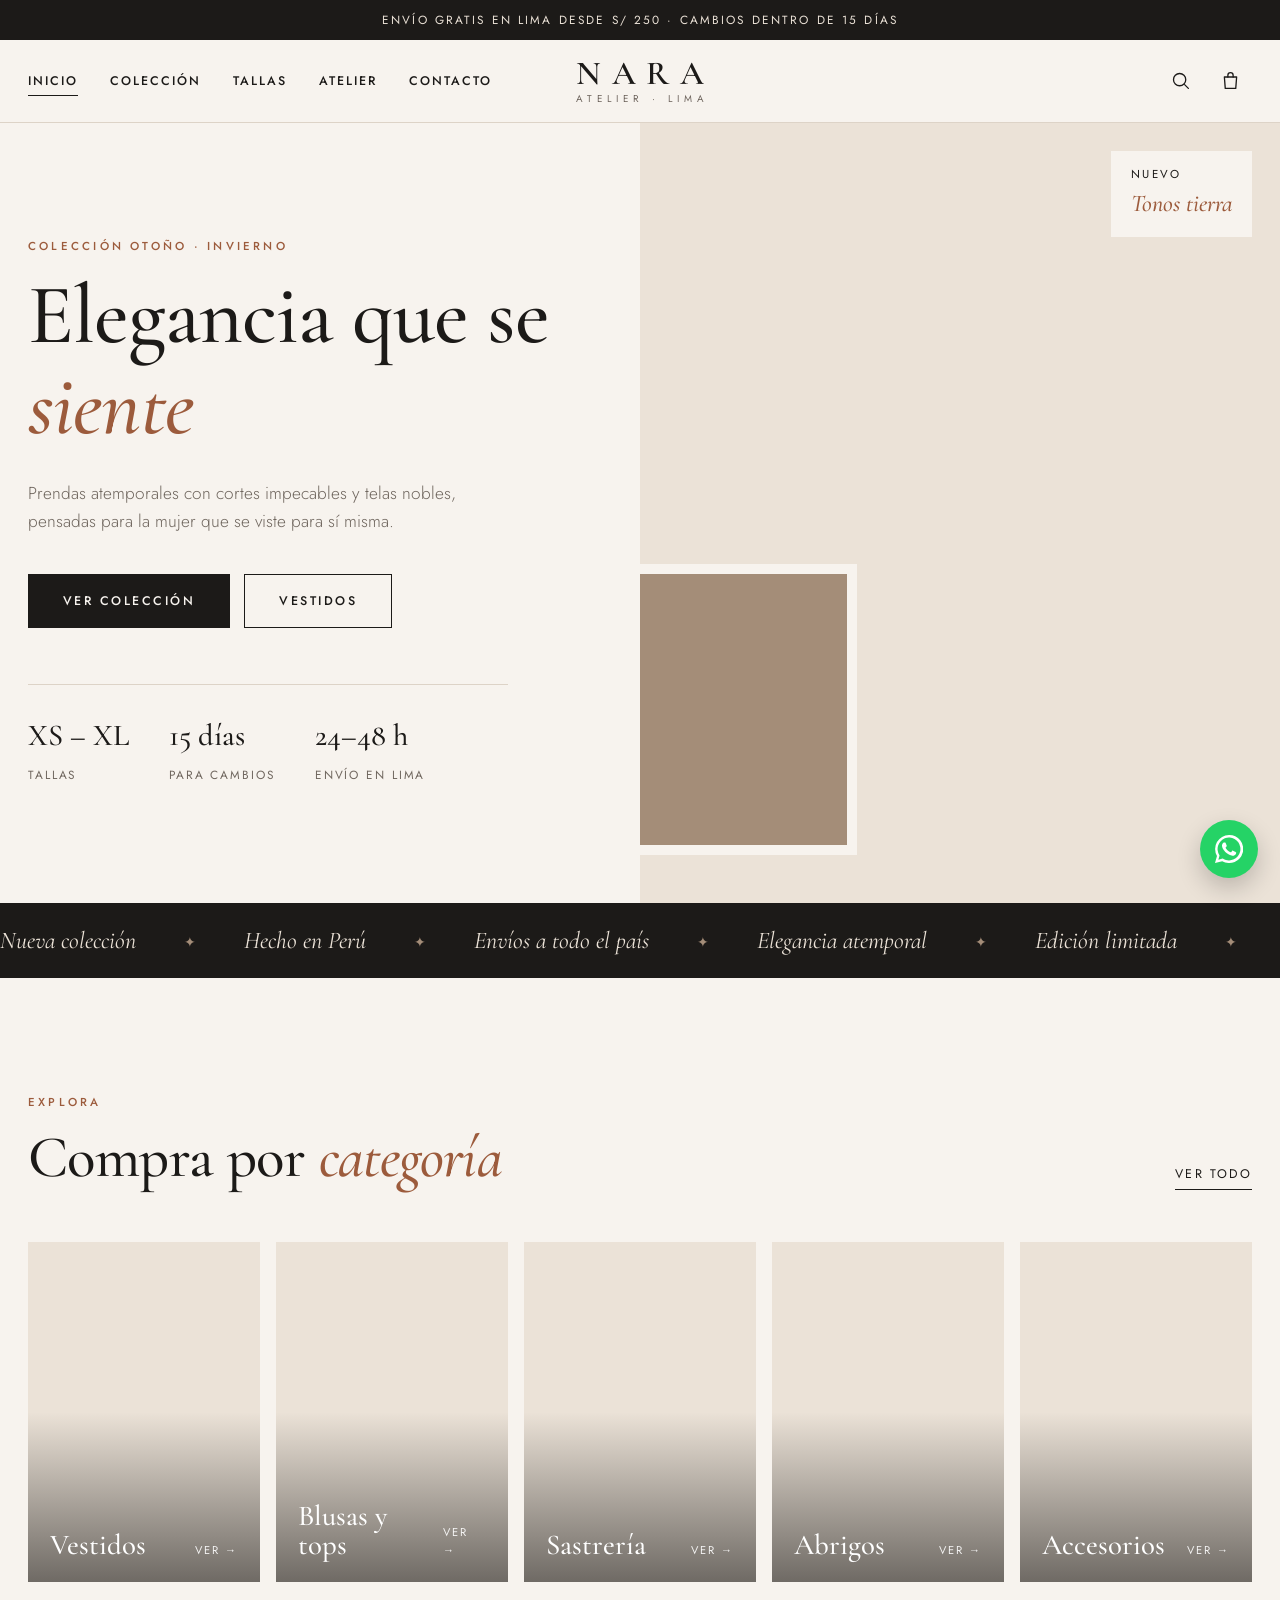
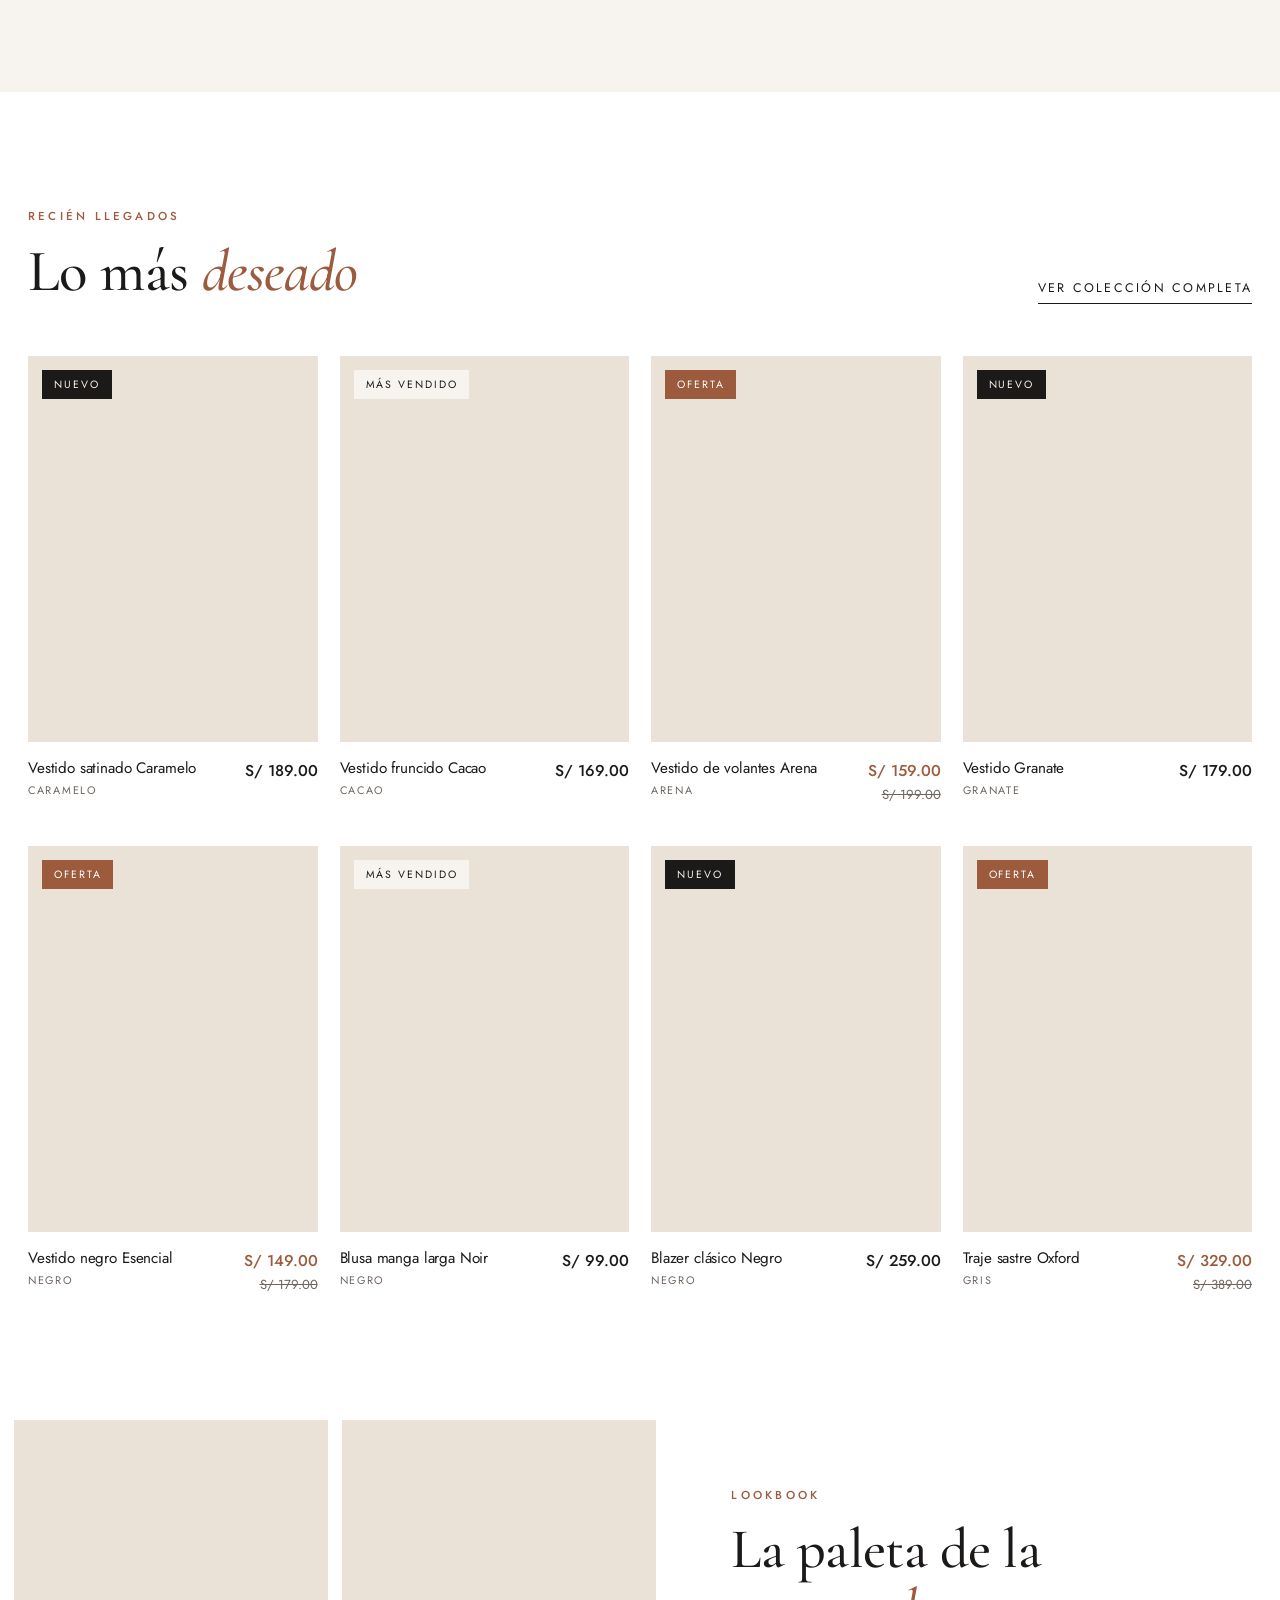
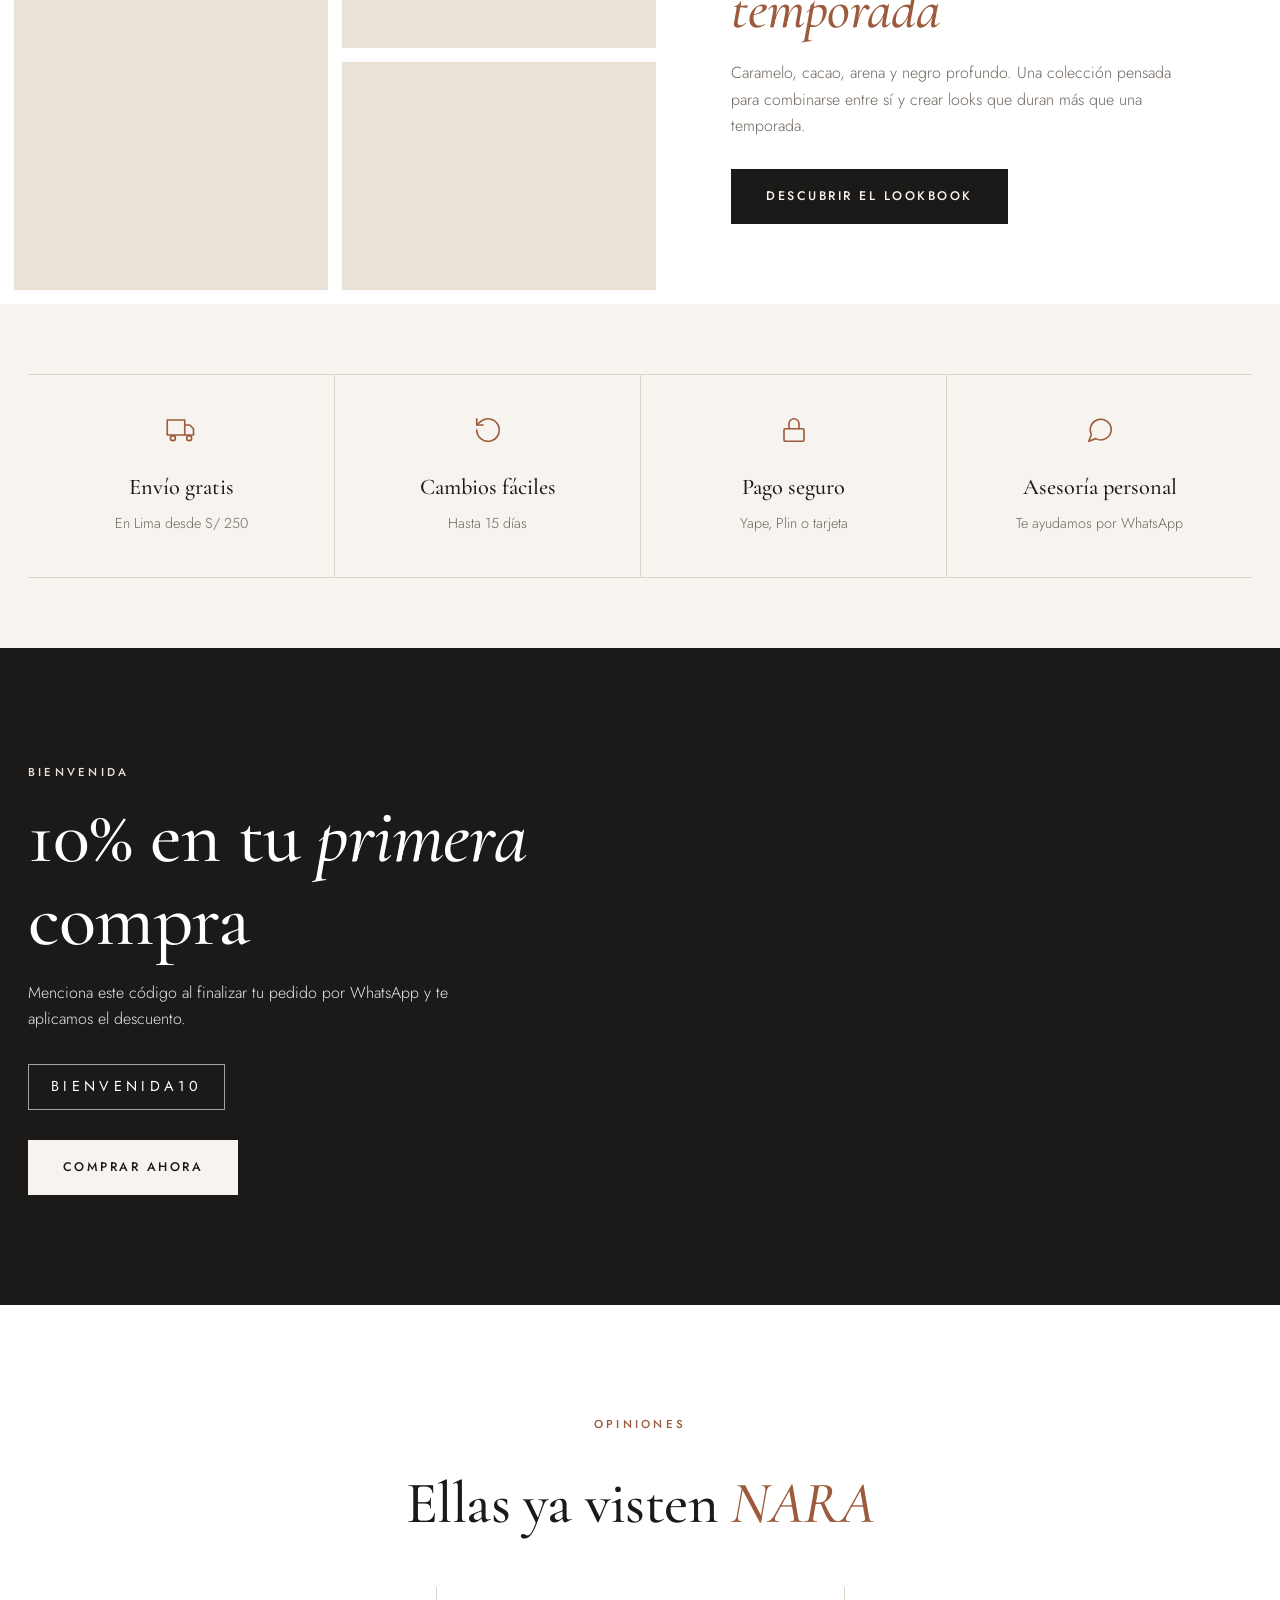
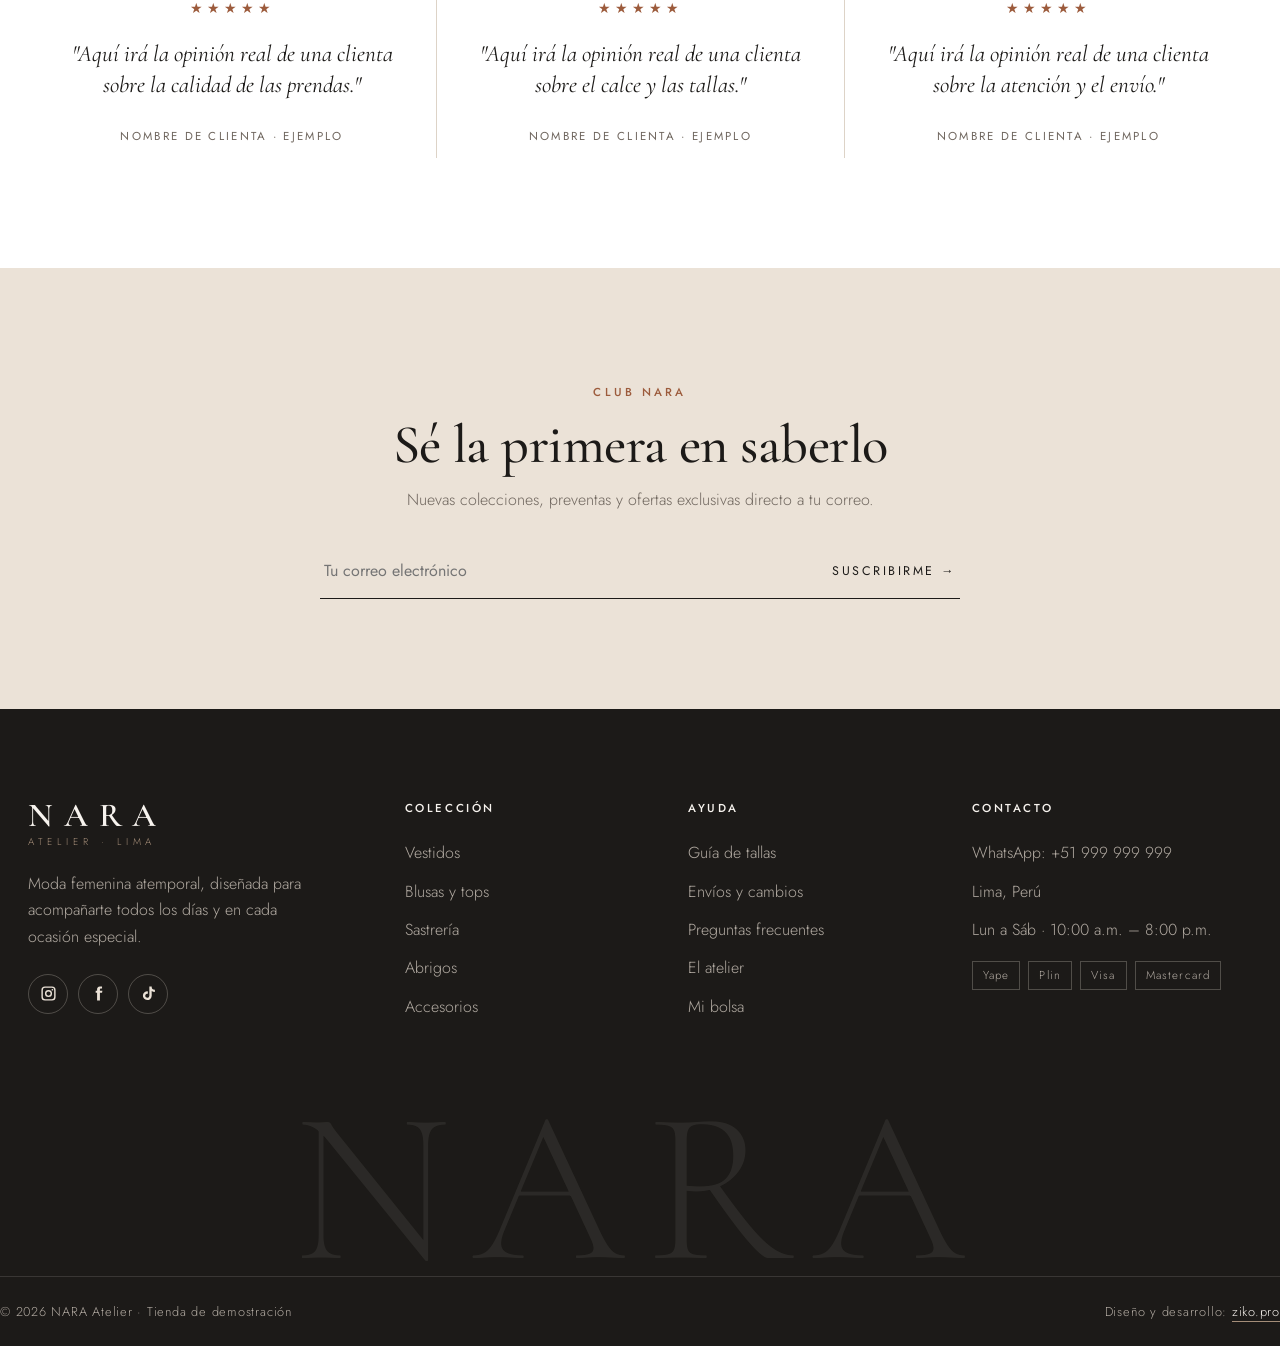
==== index.html @ d82fe18f "Add files via upload" ====
<!DOCTYPE html>
<html lang="es">
<head>
  <meta charset="UTF-8">
  <meta name="viewport" content="width=device-width, initial-scale=1.0">
  <title>NARA Atelier | Moda femenina atemporal</title>
  <meta name="description" content="Vestidos, sastrería, blusas, abrigos y accesorios para mujer. Moda atemporal hecha en Perú, con envíos a todo el país.">
  <meta property="og:title" content="NARA Atelier | Moda femenina atemporal">
  <meta property="og:description" content="Vestidos, sastrería, blusas, abrigos y accesorios para mujer. Moda atemporal hecha en Perú, con envíos a todo el país.">
  <meta property="og:image" content="https://images.unsplash.com/photo-1781496266499-a4516f159c10?auto=format&fit=crop&w=1200&q=80">
  <meta name="theme-color" content="#f7f3ee">
  <link rel="icon" href="favicon.svg" type="image/svg+xml">
  <link rel="preconnect" href="https://fonts.googleapis.com">
  <link rel="preconnect" href="https://fonts.gstatic.com" crossorigin>
  <link href="https://fonts.googleapis.com/css2?family=Cormorant+Garamond:ital,wght@0,500;0,600;1,500&family=Jost:wght@300;400;500&display=swap" rel="stylesheet">
  <link rel="stylesheet" href="styles.css">
  <script src="productos.js" defer></script>
  <script src="script.js" defer></script>
</head>
<body>

  <div class="announce">Envío gratis en Lima desde S/ 250 · Cambios dentro de 15 días</div>

  <!-- ============ MENÚ ============ -->
  <header>
    <div class="container nav">
      <ul class="menu" id="menu">
        <li><a href="./" class="active">Inicio</a></li>
        <li><a href="catalogo">Colección</a></li>
        <li><a href="guia-de-tallas">Tallas</a></li>
        <li><a href="nosotros">Atelier</a></li>
        <li><a href="contacto">Contacto</a></li>
      </ul>
      <a href="./" class="logo" aria-label="NARA Atelier inicio"><strong>NARA</strong><span>Atelier · Lima</span></a>
      <div class="nav-actions">
        <a href="catalogo" class="icon-btn" aria-label="Buscar"><svg viewBox="0 0 24 24"><circle cx="11" cy="11" r="7"/><path d="M21 21l-4.3-4.3"/></svg></a>
        <a href="carrito" class="icon-btn" aria-label="Bolsa de compras"><svg viewBox="0 0 24 24"><path d="M5 8h14l-1 13H6z"/><path d="M9 8V6a3 3 0 0 1 6 0v2"/></svg><span class="cart-count"></span></a>
        <button class="icon-btn hamburger" id="hamburger" aria-label="Abrir menú"><svg viewBox="0 0 24 24"><path d="M4 8h16M4 16h16"/></svg></button>
      </div>
    </div>
  </header>

  <!-- ============ PORTADA ============ -->
  <section class="hero" style="padding:0">
    <div class="hero-text reveal">
      <span class="eyebrow">Colección Otoño · Invierno</span>
      <h1>Elegancia que se <em>siente</em></h1>
      <p>Prendas atemporales con cortes impecables y telas nobles, pensadas para la mujer que se viste para sí misma.</p>
      <div class="hero-actions">
        <a href="catalogo" class="btn btn-dark">Ver colección</a>
        <a href="catalogo?cat=vestidos" class="btn btn-line">Vestidos</a>
      </div>
      <div class="hero-meta">
        <div><strong>XS – XL</strong><span>Tallas</span></div>
        <div><strong>15 días</strong><span>Para cambios</span></div>
        <div><strong>24–48 h</strong><span>Envío en Lima</span></div>
      </div>
    </div>
    <div class="hero-media">
      <!-- FOTO PRINCIPAL: cambia el enlace del src para usar otra foto -->
      <img src="https://images.unsplash.com/photo-1781496266499-a4516f159c10?auto=format&fit=crop&w=1400&q=80" alt="Mujer con vestido marrón elegante" onerror="this.style.display='none'">
      <div class="hero-inset"><img src="https://images.unsplash.com/photo-1496747611176-843222e1e57c?auto=format&fit=crop&w=600&q=80" alt="Mujer caminando junto al mar con bolso tejido" onerror="this.style.display='none'"></div>
      <div class="hero-tag">Nuevo<b>Tonos tierra</b></div>
    </div>
  </section>

  <div class="marquee" aria-hidden="true"><div class="marquee-track"><span>Nueva colección</span><span>Hecho en Perú</span><span>Envíos a todo el país</span><span>Elegancia atemporal</span><span>Edición limitada</span><span>Nueva colección</span><span>Hecho en Perú</span><span>Envíos a todo el país</span><span>Elegancia atemporal</span><span>Edición limitada</span><span>Nueva colección</span><span>Hecho en Perú</span><span>Envíos a todo el país</span><span>Elegancia atemporal</span><span>Edición limitada</span><span>Nueva colección</span><span>Hecho en Perú</span><span>Envíos a todo el país</span><span>Elegancia atemporal</span><span>Edición limitada</span></div></div>

  <!-- ============ CATEGORÍAS ============ -->
  <section>
    <div class="container">
      <div class="sec-head">
        <div><span class="eyebrow">Explora</span><h2>Compra por <em>categoría</em></h2></div>
        <a href="catalogo" class="link-u">Ver todo</a>
      </div>
      <div class="cats">
        <a href="catalogo?cat=vestidos" class="cat reveal"><img src="https://images.unsplash.com/photo-1785348056883-f5f92f2dc4ea?auto=format&fit=crop&w=700&q=80" alt="Vestidos" loading="lazy" onerror="this.style.display='none'"><div class="cat-label"><strong>Vestidos</strong><span>Ver →</span></div></a>
        <a href="catalogo?cat=tops" class="cat reveal"><img src="https://images.unsplash.com/photo-1509631179647-0177331693ae?auto=format&fit=crop&w=700&q=80" alt="Blusas y tops" loading="lazy" onerror="this.style.display='none'"><div class="cat-label"><strong>Blusas y tops</strong><span>Ver →</span></div></a>
        <a href="catalogo?cat=sastreria" class="cat reveal"><img src="https://images.unsplash.com/photo-1610765431323-d88c88a2b2c8?auto=format&fit=crop&w=700&q=80" alt="Sastrería" loading="lazy" onerror="this.style.display='none'"><div class="cat-label"><strong>Sastrería</strong><span>Ver →</span></div></a>
        <a href="catalogo?cat=abrigos" class="cat reveal"><img src="https://images.unsplash.com/photo-1731589802397-6a1088d63630?auto=format&fit=crop&w=700&q=80" alt="Abrigos" loading="lazy" onerror="this.style.display='none'"><div class="cat-label"><strong>Abrigos</strong><span>Ver →</span></div></a>
        <a href="catalogo?cat=accesorios" class="cat reveal"><img src="https://images.unsplash.com/photo-1618522755367-bcbb050438b6?auto=format&fit=crop&w=700&q=80" alt="Accesorios" loading="lazy" onerror="this.style.display='none'"><div class="cat-label"><strong>Accesorios</strong><span>Ver →</span></div></a>
      </div>
    </div>
  </section>

  <!-- ============ NOVEDADES ============ -->
  <section class="bg-white">
    <div class="container">
      <div class="sec-head">
        <div><span class="eyebrow">Recién llegados</span><h2>Lo más <em>deseado</em></h2></div>
        <a href="catalogo" class="link-u">Ver colección completa</a>
      </div>
      <div class="products" id="featured"></div>
    </div>
  </section>

  <!-- ============ EDITORIAL ============ -->
  <section style="padding:0">
    <div class="editorial">
      <div class="editorial-media">
        <div><img src="https://images.unsplash.com/photo-1781496265783-afd4e1338b2e?auto=format&fit=crop&w=900&q=80" alt="Mujer con vestido marrón entre flores" loading="lazy" onerror="this.style.display='none'"></div>
        <div><img src="https://images.unsplash.com/photo-1704775988759-16fdeb0a2235?auto=format&fit=crop&w=600&q=80" alt="Detalle de vestido marrón" loading="lazy" onerror="this.style.display='none'"></div>
        <div><img src="https://images.unsplash.com/photo-1595882669314-919b3d51f2c7?auto=format&fit=crop&w=600&q=80" alt="Mujer con vestido negro en la arena" loading="lazy" onerror="this.style.display='none'"></div>
      </div>
      <div class="editorial-text reveal">
        <span class="eyebrow">Lookbook</span>
        <h2>La paleta de la <em>temporada</em></h2>
        <p>Caramelo, cacao, arena y negro profundo. Una colección pensada para combinarse entre sí y crear looks que duran más que una temporada.</p>
        <div><a href="catalogo?cat=vestidos" class="btn btn-dark">Descubrir el lookbook</a></div>
      </div>
    </div>
  </section>

  <!-- ============ SERVICIOS ============ -->
  <section style="padding:70px 0">
    <div class="container">
      <div class="services">
        <div class="service"><svg viewBox="0 0 24 24"><path d="M1 4h14v12H1zM15 8h4l3 3v5h-7"/><circle cx="5.5" cy="18.5" r="2"/><circle cx="18.5" cy="18.5" r="2"/></svg><strong>Envío gratis</strong><span>En Lima desde S/ 250</span></div>
        <div class="service"><svg viewBox="0 0 24 24"><path d="M3 12a9 9 0 1 0 3-6.7L3 8"/><path d="M3 3v5h5"/></svg><strong>Cambios fáciles</strong><span>Hasta 15 días</span></div>
        <div class="service"><svg viewBox="0 0 24 24"><rect x="4" y="11" width="16" height="10" rx="1"/><path d="M8 11V7a4 4 0 0 1 8 0v4"/></svg><strong>Pago seguro</strong><span>Yape, Plin o tarjeta</span></div>
        <div class="service"><svg viewBox="0 0 24 24"><path d="M21 11.5a8.4 8.4 0 0 1-12.4 7.4L3 21l2.1-5.4A8.4 8.4 0 1 1 21 11.5z"/></svg><strong>Asesoría personal</strong><span>Te ayudamos por WhatsApp</span></div>
      </div>
    </div>
  </section>

  <!-- ============ BANNER ============ -->
  <section class="banner">
    <img src="https://images.unsplash.com/photo-1704775985599-3518cbc459bf?auto=format&fit=crop&w=1800&q=80" alt="Mujer con vestido marrón y accesorios" loading="lazy" onerror="this.style.display='none'">
    <div class="container reveal">
      <span class="eyebrow">Bienvenida</span>
      <h2>10% en tu <em>primera</em> compra</h2>
      <p>Menciona este código al finalizar tu pedido por WhatsApp y te aplicamos el descuento.</p>
      <div class="code">BIENVENIDA10</div><br>
      <a href="catalogo" class="btn btn-light">Comprar ahora</a>
    </div>
  </section>

  <!-- ============ OPINIONES ============ -->
  <!-- IMPORTANTE: reemplaza con opiniones reales de clientas (con su permiso) -->
  <section class="bg-white">
    <div class="container">
      <div class="sec-head center"><span class="eyebrow">Opiniones</span><h2>Ellas ya visten <em>NARA</em></h2></div>
      <div class="quotes">
        <div class="quote reveal">
          <div class="stars">★★★★★</div>
          <p>"Aquí irá la opinión real de una clienta sobre la calidad de las prendas."</p>
          <small>Nombre de clienta · Ejemplo</small>
        </div>
        <div class="quote reveal">
          <div class="stars">★★★★★</div>
          <p>"Aquí irá la opinión real de una clienta sobre el calce y las tallas."</p>
          <small>Nombre de clienta · Ejemplo</small>
        </div>
        <div class="quote reveal">
          <div class="stars">★★★★★</div>
          <p>"Aquí irá la opinión real de una clienta sobre la atención y el envío."</p>
          <small>Nombre de clienta · Ejemplo</small>
        </div>
      </div>
    </div>
  </section>

  <section class="bg-sand">
    <div class="container">
      <div class="newsletter reveal">
        <span class="eyebrow">Club NARA</span>
        <h2>Sé la primera en saberlo</h2>
        <p>Nuevas colecciones, preventas y ofertas exclusivas directo a tu correo.</p>
        <form class="news-form">
          <input type="email" required placeholder="Tu correo electrónico" aria-label="Correo electrónico">
          <button type="submit">Suscribirme →</button>
        </form>
      </div>
    </div>
  </section>

  <!-- ============ PIE DE PÁGINA ============ -->
  <footer>
    <div class="container footer-top">
      <div class="brand">
        <a href="./" class="logo"><strong>NARA</strong><span>Atelier · Lima</span></a>
        <p>Moda femenina atemporal, diseñada para acompañarte todos los días y en cada ocasión especial.</p>
        <div class="socials">
          <a href="#" aria-label="Instagram"><svg viewBox="0 0 24 24"><path d="M12 7a5 5 0 1 0 0 10 5 5 0 0 0 0-10zm0 8a3 3 0 1 1 0-6 3 3 0 0 1 0 6zm5.5-9.5a1.2 1.2 0 1 0 0 2.4 1.2 1.2 0 0 0 0-2.4zM17 2H7a5 5 0 0 0-5 5v10a5 5 0 0 0 5 5h10a5 5 0 0 0 5-5V7a5 5 0 0 0-5-5zm3 15a3 3 0 0 1-3 3H7a3 3 0 0 1-3-3V7a3 3 0 0 1 3-3h10a3 3 0 0 1 3 3z"/></svg></a>
          <a href="#" aria-label="Facebook"><svg viewBox="0 0 24 24"><path d="M14 8V6c0-.8.5-1 1-1h2V2h-3c-3 0-4 2-4 4v2H8v3h2v11h4V11h3l.5-3z"/></svg></a>
          <a href="#" aria-label="TikTok"><svg viewBox="0 0 24 24"><path d="M16.5 2h-3.3v13.2a2.9 2.9 0 1 1-2.1-2.8V9a6.2 6.2 0 1 0 5.4 6.2V8.6a7.6 7.6 0 0 0 4.5 1.4V6.7a4.5 4.5 0 0 1-4.5-4.7z"/></svg></a>
        </div>
      </div>
      <div>
        <h4>Colección</h4>
        <ul>
          <li><a href="catalogo?cat=vestidos">Vestidos</a></li>
          <li><a href="catalogo?cat=tops">Blusas y tops</a></li>
          <li><a href="catalogo?cat=sastreria">Sastrería</a></li>
          <li><a href="catalogo?cat=abrigos">Abrigos</a></li>
          <li><a href="catalogo?cat=accesorios">Accesorios</a></li>
        </ul>
      </div>
      <div>
        <h4>Ayuda</h4>
        <ul>
          <li><a href="guia-de-tallas">Guía de tallas</a></li>
          <li><a href="contacto#faq">Envíos y cambios</a></li>
          <li><a href="contacto#faq">Preguntas frecuentes</a></li>
          <li><a href="nosotros">El atelier</a></li>
          <li><a href="carrito">Mi bolsa</a></li>
        </ul>
      </div>
      <div>
        <h4>Contacto</h4>
        <ul>
          <li><a class="wa-link" href="#">WhatsApp: +51 999 999 999</a></li>
          <li>Lima, Perú</li>
          <li>Lun a Sáb · 10:00 a.m. – 8:00 p.m.</li>
        </ul>
        <div class="pay-icons"><span>Yape</span><span>Plin</span><span>Visa</span><span>Mastercard</span></div>
      </div>
    </div>
    <div class="container footer-word">NARA</div>
    <div class="container footer-bottom">
      <div>© <span class="year"></span> NARA Atelier · Tienda de demostración</div>
      <div>Diseño y desarrollo: <a href="https://ziko.pro" target="_blank" rel="noopener">ziko.pro</a></div>
    </div>
  </footer>

  <a class="wa-float wa-link" href="#" aria-label="Escríbenos por WhatsApp"><svg viewBox="0 0 24 24"><path d="M17.5 14.4c-.3-.1-1.8-.9-2-1-.3-.1-.5-.1-.7.1-.2.3-.8 1-.9 1.2-.2.2-.3.2-.6.1-.3-.1-1.3-.5-2.4-1.5-.9-.8-1.5-1.8-1.7-2.1-.2-.3 0-.5.1-.6l.4-.5.3-.5c.1-.2 0-.4 0-.5l-.9-2.2c-.2-.6-.5-.5-.7-.5h-.6c-.2 0-.5.1-.8.4-.3.3-1 1-1 2.5s1.1 2.9 1.2 3.1c.1.2 2.1 3.2 5.1 4.5 2.5 1 3 .8 3.6.8.6-.1 1.8-.7 2-1.4.3-.7.3-1.3.2-1.4-.1-.2-.3-.3-.6-.4zM12 21.8c-1.8 0-3.5-.5-5-1.4l-.4-.2-3.7 1 1-3.6-.2-.4A9.8 9.8 0 1 1 12 21.8zM12 0a12 12 0 0 0-10.3 18L0 24l6.2-1.6A12 12 0 1 0 12 0z"/></svg></a>
</body>
</html>
---- styles.css ----
/* =========================================================
   NARA Atelier — Estilos de la tienda (demo de ziko.pro)
   Cambia los colores de la marca aquí abajo
   ========================================================= */
:root {
  --ivory: #f7f3ee;
  --white: #ffffff;
  --sand: #ebe2d7;
  --taupe: #a48d78;
  --clay: #9c5b3c;
  --clay-dark: #7e4529;
  --ink: #1c1a18;
  --muted: #6f665e;
  --line: #ddd3c7;
  --serif: 'Cormorant Garamond', Georgia, serif;
  --sans: 'Jost', 'Helvetica Neue', Arial, sans-serif;
}
* { margin: 0; padding: 0; box-sizing: border-box; }
html { scroll-behavior: smooth; }
body { font-family: var(--sans); color: var(--ink); background: var(--ivory); line-height: 1.65; overflow-x: hidden; font-weight: 400; }
a { color: inherit; text-decoration: none; }
img { max-width: 100%; display: block; }
button { font-family: inherit; color: inherit; }
h1, h2, h3, .serif { font-family: var(--serif); font-weight: 500; line-height: 1.08; letter-spacing: -.01em; }
.container { width: 100%; max-width: 1320px; margin: 0 auto; padding: 0 28px; }
.eyebrow { display: inline-block; font-size: .72rem; font-weight: 500; letter-spacing: .28em; text-transform: uppercase; color: var(--clay); margin-bottom: 14px; }

/* ---------- Barra de anuncios ---------- */
.announce { background: var(--ink); color: var(--sand); text-align: center; font-size: .74rem; letter-spacing: .18em; text-transform: uppercase; padding: 10px 16px; }

/* ---------- Header ---------- */
header { position: sticky; top: 0; z-index: 100; background: rgba(247, 243, 238, .94); backdrop-filter: blur(12px); -webkit-backdrop-filter: blur(12px); border-bottom: 1px solid var(--line); }
.nav { display: grid; grid-template-columns: 1fr auto 1fr; align-items: center; height: 82px; gap: 20px; }
.menu { display: flex; gap: 32px; list-style: none; }
.menu a { font-size: .78rem; font-weight: 500; letter-spacing: .16em; text-transform: uppercase; position: relative; padding: 6px 0; }
.menu a::after { content: ""; position: absolute; left: 0; right: 100%; bottom: 0; height: 1px; background: var(--ink); transition: right .35s; }
.menu a:hover::after, .menu a.active::after { right: 0; }
.logo { text-align: center; line-height: 1; }
.logo strong { display: block; font-family: var(--serif); font-size: 2.1rem; font-weight: 600; letter-spacing: .32em; margin-right: -.32em; }
.logo span { display: block; font-size: .62rem; letter-spacing: .5em; margin-right: -.5em; color: var(--muted); margin-top: 4px; text-transform: uppercase; }
.nav-actions { display: flex; justify-content: flex-end; align-items: center; gap: 6px; }
.icon-btn { position: relative; width: 44px; height: 44px; display: grid; place-items: center; background: none; border: none; cursor: pointer; border-radius: 50%; transition: background .2s; }
.icon-btn:hover { background: var(--sand); }
.icon-btn svg { width: 21px; height: 21px; stroke: var(--ink); fill: none; stroke-width: 1.5; stroke-linecap: round; stroke-linejoin: round; }
.cart-count { position: absolute; top: 4px; right: 2px; min-width: 18px; height: 18px; padding: 0 5px; border-radius: 9px; background: var(--clay); color: #fff; font-size: .66rem; font-weight: 600; display: grid; place-items: center; }
.cart-count:empty, .cart-count[data-n="0"] { display: none; }
.hamburger { display: none; }

/* ---------- Botones ---------- */
.btn { display: inline-flex; align-items: center; justify-content: center; gap: 10px; padding: 16px 34px; font-size: .78rem; font-weight: 500; letter-spacing: .2em; text-transform: uppercase; border: 1px solid var(--ink); cursor: pointer; transition: background .3s, color .3s, border-color .3s; text-align: center; border-radius: 0; }
.btn-dark { background: var(--ink); color: var(--ivory); }
.btn-dark:hover { background: var(--clay); border-color: var(--clay); }
.btn-line { background: transparent; color: var(--ink); }
.btn-line:hover { background: var(--ink); color: var(--ivory); }
.btn-light { background: var(--ivory); color: var(--ink); border-color: var(--ivory); }
.btn-light:hover { background: transparent; color: var(--ivory); }
.btn-block { width: 100%; }
.link-u { font-size: .78rem; letter-spacing: .18em; text-transform: uppercase; border-bottom: 1px solid currentColor; padding-bottom: 4px; transition: color .2s; }
.link-u:hover { color: var(--clay); }

/* ---------- Hero ---------- */
.hero { display: grid; grid-template-columns: 1fr 1fr; min-height: calc(100vh - 120px); max-height: 860px; }
.hero-text { display: flex; flex-direction: column; justify-content: center; padding: 70px 8% 70px max(28px, calc((100vw - 1320px) / 2 + 28px)); }
.hero h1 { font-size: clamp(3rem, 6.6vw, 6.4rem); margin-bottom: 26px; }
.hero h1 em { font-style: italic; color: var(--clay); }
.hero p { color: var(--muted); font-size: 1.08rem; max-width: 440px; margin-bottom: 38px; font-weight: 300; }
.hero-actions { display: flex; gap: 14px; flex-wrap: wrap; }
.hero-meta { display: flex; gap: 40px; margin-top: 56px; padding-top: 26px; border-top: 1px solid var(--line); max-width: 480px; }
.hero-meta strong { display: block; font-family: var(--serif); font-size: 1.9rem; font-weight: 500; }
.hero-meta span { font-size: .74rem; letter-spacing: .16em; text-transform: uppercase; color: var(--muted); }
.hero-media { position: relative; background: var(--sand); overflow: hidden; }
.hero-media > img { width: 100%; height: 100%; object-fit: cover; }
.hero-inset { position: absolute; left: -1px; bottom: 48px; width: 34%; aspect-ratio: 3 / 4; border: 10px solid var(--ivory); border-left: none; background: var(--taupe); overflow: hidden; }
.hero-inset img { width: 100%; height: 100%; object-fit: cover; }
.hero-tag { position: absolute; right: 28px; top: 28px; background: var(--ivory); padding: 14px 20px; font-size: .72rem; letter-spacing: .2em; text-transform: uppercase; }
.hero-tag b { display: block; font-family: var(--serif); font-size: 1.5rem; letter-spacing: 0; text-transform: none; font-weight: 500; font-style: italic; color: var(--clay); }

/* ---------- Cinta de texto ---------- */
.marquee { background: var(--ink); color: var(--sand); overflow: hidden; padding: 18px 0; white-space: nowrap; }
.marquee-track { display: inline-flex; gap: 48px; animation: scroll 32s linear infinite; font-family: var(--serif); font-size: 1.5rem; font-style: italic; }
.marquee-track span::after { content: "✦"; margin-left: 48px; font-style: normal; font-size: .9rem; color: var(--taupe); vertical-align: middle; }
@keyframes scroll { to { transform: translateX(-50%); } }

/* ---------- Secciones ---------- */
section { padding: 110px 0; }
.bg-white { background: var(--white); }
.bg-sand { background: var(--sand); }
.sec-head { display: flex; justify-content: space-between; align-items: flex-end; gap: 24px; margin-bottom: 52px; flex-wrap: wrap; }
.sec-head.center { flex-direction: column; align-items: center; text-align: center; }
.sec-head h2 { font-size: clamp(2.3rem, 4.6vw, 3.8rem); }
.sec-head h2 em { font-style: italic; color: var(--clay); }
.sec-head p { color: var(--muted); max-width: 520px; margin-top: 10px; font-weight: 300; }

/* ---------- Categorías ---------- */
.cats { display: grid; grid-template-columns: repeat(5, 1fr); gap: 16px; }
.cat { position: relative; display: block; aspect-ratio: 3 / 4.4; overflow: hidden; background: var(--sand); }
.cat img { width: 100%; height: 100%; object-fit: cover; transition: transform 1s cubic-bezier(.2,.7,.2,1); }
.cat:hover img { transform: scale(1.06); }
.cat::after { content: ""; position: absolute; inset: 0; background: linear-gradient(180deg, transparent 50%, rgba(28,26,24,.6)); }
.cat-label { position: absolute; left: 22px; right: 22px; bottom: 22px; z-index: 2; color: #fff; display: flex; justify-content: space-between; align-items: flex-end; }
.cat-label strong { font-family: var(--serif); font-size: 1.8rem; font-weight: 500; line-height: 1; }
.cat-label span { font-size: .7rem; letter-spacing: .18em; text-transform: uppercase; opacity: .9; }

/* ---------- Productos ---------- */
.products { display: grid; grid-template-columns: repeat(4, 1fr); gap: 40px 22px; }
.product { display: flex; flex-direction: column; }
.product-img { position: relative; display: block; aspect-ratio: 3 / 4; overflow: hidden; background: var(--sand); }
.product-img img { width: 100%; height: 100%; object-fit: cover; transition: transform 1s cubic-bezier(.2,.7,.2,1); }
.product:hover .product-img img { transform: scale(1.05); }
.badge { position: absolute; top: 14px; left: 14px; z-index: 2; background: var(--ivory); font-size: .66rem; letter-spacing: .18em; text-transform: uppercase; padding: 6px 12px; }
.badge.sale { background: var(--clay); color: #fff; }
.badge.new { background: var(--ink); color: var(--ivory); }
.quick-add { position: absolute; left: 12px; right: 12px; bottom: 12px; z-index: 2; background: var(--ivory); border: none; padding: 14px; font-size: .72rem; letter-spacing: .2em; text-transform: uppercase; cursor: pointer; transform: translateY(calc(100% + 14px)); transition: transform .4s cubic-bezier(.2,.7,.2,1), background .2s, color .2s; }
.product:hover .quick-add, .quick-add:focus { transform: none; }
.quick-add:hover { background: var(--ink); color: var(--ivory); }
.product-info { padding-top: 16px; display: flex; justify-content: space-between; gap: 12px; align-items: flex-start; }
.product-info h3 { font-family: var(--sans); font-size: .95rem; font-weight: 400; line-height: 1.4; }
.product-cat { display: block; font-size: .68rem; letter-spacing: .16em; text-transform: uppercase; color: var(--muted); margin-top: 3px; }
.price { text-align: right; white-space: nowrap; }
.price strong { font-weight: 500; font-size: .98rem; }
.price del { display: block; color: var(--muted); font-size: .82rem; }
.price.sale strong { color: var(--clay); }
.empty { grid-column: 1 / -1; text-align: center; padding: 80px 20px; color: var(--muted); }
.empty h3 { font-size: 2rem; color: var(--ink); margin-bottom: 8px; }

/* ---------- Editorial / Lookbook ---------- */
.editorial { display: grid; grid-template-columns: 1.1fr 1fr; gap: 0; background: var(--white); }
.editorial-media { display: grid; grid-template-columns: 1fr 1fr; gap: 14px; padding: 14px; }
.editorial-media div { overflow: hidden; background: var(--sand); }
.editorial-media div:first-child { grid-row: span 2; }
.editorial-media img { width: 100%; height: 100%; object-fit: cover; }
.editorial-text { padding: 80px 10%; display: flex; flex-direction: column; justify-content: center; }
.editorial-text h2 { font-size: clamp(2.4rem, 4.4vw, 3.8rem); margin-bottom: 20px; }
.editorial-text h2 em { font-style: italic; color: var(--clay); }
.editorial-text p { color: var(--muted); font-weight: 300; margin-bottom: 30px; max-width: 460px; }

/* ---------- Banner ---------- */
.banner { position: relative; min-height: 560px; display: flex; align-items: center; color: #fff; overflow: hidden; background: var(--ink); }
.banner > img { position: absolute; inset: 0; width: 100%; height: 100%; object-fit: cover; opacity: .62; }
.banner .container { position: relative; z-index: 2; }
.banner h2 { font-size: clamp(2.6rem, 6vw, 5rem); max-width: 720px; margin-bottom: 18px; }
.banner h2 em { font-style: italic; }
.banner p { max-width: 460px; margin-bottom: 32px; font-weight: 300; opacity: .9; }
.banner .eyebrow { color: var(--sand); }
.code { display: inline-block; border: 1px solid rgba(255,255,255,.6); padding: 10px 22px; margin-bottom: 30px; font-size: .9rem; letter-spacing: .3em; }

/* ---------- Servicios ---------- */
.services { display: grid; grid-template-columns: repeat(4, 1fr); border-top: 1px solid var(--line); border-bottom: 1px solid var(--line); }
.service { padding: 40px 30px; text-align: center; }
.service + .service { border-left: 1px solid var(--line); }
.service svg { width: 30px; height: 30px; stroke: var(--clay); fill: none; stroke-width: 1.3; stroke-linecap: round; stroke-linejoin: round; margin: 0 auto 16px; }
.service strong { display: block; font-family: var(--serif); font-size: 1.4rem; font-weight: 500; margin-bottom: 4px; }
.service span { color: var(--muted); font-size: .9rem; font-weight: 300; }

/* ---------- Opiniones ---------- */
.quotes { display: grid; grid-template-columns: repeat(3, 1fr); gap: 0; }
.quote { padding: 10px 40px; text-align: center; }
.quote + .quote { border-left: 1px solid var(--line); }
.quote .stars { color: var(--clay); letter-spacing: 4px; margin-bottom: 18px; font-size: .9rem; }
.quote p { font-family: var(--serif); font-size: 1.45rem; font-style: italic; line-height: 1.35; margin-bottom: 20px; }
.quote small { font-size: .72rem; letter-spacing: .2em; text-transform: uppercase; color: var(--muted); }

/* ---------- Newsletter ---------- */
.newsletter { text-align: center; max-width: 640px; margin: 0 auto; }
.newsletter h2 { font-size: clamp(2.2rem, 4.4vw, 3.4rem); margin-bottom: 12px; }
.newsletter p { color: var(--muted); margin-bottom: 30px; font-weight: 300; }
.news-form { display: flex; border-bottom: 1px solid var(--ink); }
.news-form input { flex: 1; border: none; background: transparent; padding: 16px 4px; font-family: inherit; font-size: 1rem; outline: none; min-width: 0; margin: 0; }
.news-form button { background: none; border: none; font-size: .78rem; letter-spacing: .2em; text-transform: uppercase; cursor: pointer; padding: 0 4px; }
.news-form button:hover { color: var(--clay); }

/* ---------- Encabezado de páginas internas ---------- */
.page-head { padding: 80px 0 60px; text-align: center; border-bottom: 1px solid var(--line); }
.crumbs { font-size: .72rem; letter-spacing: .2em; text-transform: uppercase; color: var(--muted); margin-bottom: 18px; }
.crumbs a:hover { color: var(--clay); }
.page-head h1 { font-size: clamp(3rem, 7vw, 5.6rem); }
.page-head h1 em { font-style: italic; color: var(--clay); }
.page-head p { color: var(--muted); max-width: 540px; margin: 14px auto 0; font-weight: 300; font-size: 1.05rem; }

/* ---------- Catálogo ---------- */
.shop-bar { display: flex; justify-content: space-between; align-items: center; gap: 20px; flex-wrap: wrap; padding: 26px 0; border-bottom: 1px solid var(--line); margin-bottom: 44px; }
.chips { display: flex; gap: 28px; flex-wrap: wrap; }
.chip { background: none; border: none; font-size: .78rem; letter-spacing: .16em; text-transform: uppercase; cursor: pointer; padding: 6px 0; position: relative; color: var(--muted); transition: color .2s; }
.chip:hover { color: var(--ink); }
.chip.active { color: var(--ink); }
.chip.active::after { content: ""; position: absolute; left: 0; right: 0; bottom: 0; height: 1px; background: var(--ink); }
.shop-tools { display: flex; gap: 14px; flex-wrap: wrap; align-items: center; }
.shop-tools input, .shop-tools select { margin: 0; min-width: 200px; }
.result-count { font-size: .74rem; letter-spacing: .16em; text-transform: uppercase; color: var(--muted); margin-bottom: 26px; }

/* ---------- Detalle de producto ---------- */
.pdp { display: grid; grid-template-columns: 1.15fr 1fr; gap: 70px; align-items: start; }
.pdp-img { aspect-ratio: 3 / 4; overflow: hidden; background: var(--sand); position: sticky; top: 110px; }
.pdp-img img { width: 100%; height: 100%; object-fit: cover; }
.pdp-info { padding-top: 20px; }
.pdp h1 { font-size: clamp(2.6rem, 4.6vw, 3.8rem); margin: 8px 0 16px; }
.pdp .price { text-align: left; display: flex; gap: 12px; align-items: baseline; }
.pdp .price strong { font-size: 1.4rem; }
.pdp .price del { display: inline; font-size: 1rem; }
.pdp .desc { color: var(--muted); margin: 26px 0 34px; font-weight: 300; font-size: 1.05rem; padding-bottom: 30px; border-bottom: 1px solid var(--line); }
.opt-label { font-size: .74rem; letter-spacing: .18em; text-transform: uppercase; margin-bottom: 14px; display: flex; justify-content: space-between; }
.opt-label a { color: var(--clay); border-bottom: 1px solid currentColor; }
.sizes { display: flex; gap: 8px; flex-wrap: wrap; margin-bottom: 30px; }
.size { min-width: 58px; height: 50px; padding: 0 14px; border: 1px solid var(--line); background: transparent; font-size: .9rem; cursor: pointer; transition: .2s; }
.size:hover { border-color: var(--ink); }
.size.active { background: var(--ink); border-color: var(--ink); color: var(--ivory); }
.size-warn { color: var(--clay); font-size: .88rem; margin: -18px 0 20px; display: none; }
.buy-row { display: flex; gap: 12px; margin-bottom: 12px; }
.qty { display: flex; align-items: center; border: 1px solid var(--line); }
.qty button { width: 46px; height: 52px; border: none; background: none; font-size: 1.15rem; cursor: pointer; }
.qty span { min-width: 30px; text-align: center; }
.buy-row .btn { flex: 1; }
.details { margin-top: 36px; border-top: 1px solid var(--line); }
.details details { border-bottom: 1px solid var(--line); }
.details summary { cursor: pointer; padding: 20px 0; font-size: .78rem; letter-spacing: .18em; text-transform: uppercase; list-style: none; display: flex; justify-content: space-between; }
.details summary::-webkit-details-marker { display: none; }
.details summary::after { content: "+"; font-size: 1.1rem; transition: transform .3s; }
.details details[open] summary::after { transform: rotate(45deg); }
.details p { padding: 0 0 22px; color: var(--muted); font-weight: 300; }

/* ---------- Carrito ---------- */
.cart-layout { display: grid; grid-template-columns: 1.6fr 1fr; gap: 60px; align-items: start; }
.cart-head { display: grid; grid-template-columns: 1fr 140px 120px; font-size: .72rem; letter-spacing: .18em; text-transform: uppercase; color: var(--muted); padding-bottom: 14px; border-bottom: 1px solid var(--line); }
.cart-head span:last-child { text-align: right; }
.cart-item { display: grid; grid-template-columns: 1fr 140px 120px; align-items: center; padding: 26px 0; border-bottom: 1px solid var(--line); }
.cart-prod { display: flex; gap: 20px; align-items: center; }
.cart-prod img { width: 92px; aspect-ratio: 3 / 4; object-fit: cover; background: var(--sand); flex-shrink: 0; }
.cart-prod h3 { font-family: var(--sans); font-size: 1rem; font-weight: 400; }
.cart-prod small { display: block; color: var(--muted); font-size: .85rem; margin-top: 2px; }
.cart-item .qty { width: max-content; }
.cart-item .qty button { width: 38px; height: 40px; }
.cart-total { text-align: right; }
.cart-total strong { font-weight: 500; display: block; }
.remove { background: none; border: none; font-size: .72rem; letter-spacing: .14em; text-transform: uppercase; color: var(--muted); cursor: pointer; margin-top: 6px; border-bottom: 1px solid currentColor; }
.remove:hover { color: var(--clay); }
.summary { background: var(--white); padding: 38px; position: sticky; top: 110px; }
.summary h2 { font-size: 2rem; margin-bottom: 24px; }
.sum-row { display: flex; justify-content: space-between; padding: 8px 0; font-weight: 300; }
.sum-row.total { border-top: 1px solid var(--line); margin-top: 12px; padding-top: 18px; font-weight: 500; font-size: 1.1rem; }
.free-ship { font-size: .86rem; color: var(--muted); margin: 8px 0 14px; }
.ship-bar { height: 2px; background: var(--line); margin-top: 10px; }
.ship-bar i { display: block; height: 100%; background: var(--clay); transition: width .4s; }
.cart-empty { text-align: center; padding: 90px 20px; }
.cart-empty h2 { font-size: 2.8rem; margin-bottom: 12px; }
.cart-empty p { color: var(--muted); margin-bottom: 30px; font-weight: 300; }
.pay-options { display: grid; gap: 8px; margin-bottom: 22px; }
.pay-opt { display: flex; align-items: center; gap: 12px; border: 1px solid var(--line); padding: 14px 16px; cursor: pointer; font-size: .95rem; transition: .2s; font-weight: 400; }
.pay-opt input { width: auto; margin: 0; accent-color: var(--ink); }
.pay-opt:has(input:checked) { border-color: var(--ink); }

/* ---------- Formularios ---------- */
label { display: block; font-size: .72rem; letter-spacing: .18em; text-transform: uppercase; margin-bottom: 8px; color: var(--muted); }
input, select, textarea { width: 100%; padding: 14px 16px; border: 1px solid var(--line); border-radius: 0; font-family: inherit; font-size: .98rem; margin-bottom: 20px; background: var(--ivory); color: var(--ink); transition: border .2s; }
input:focus, select:focus, textarea:focus { outline: none; border-color: var(--ink); }
textarea { resize: vertical; min-height: 130px; }
.form-row { display: grid; grid-template-columns: 1fr 1fr; gap: 16px; }
.note { font-size: .84rem; color: var(--muted); margin-top: 14px; font-weight: 300; }

/* ---------- Contacto ---------- */
.contact-grid { display: grid; grid-template-columns: 1fr 1.25fr; gap: 80px; align-items: start; }
.contact-info h2 { font-size: clamp(2.2rem, 4vw, 3.2rem); margin-bottom: 18px; }
.contact-info > p { color: var(--muted); font-weight: 300; margin-bottom: 36px; }
.info-row { padding: 20px 0; border-top: 1px solid var(--line); display: grid; grid-template-columns: 140px 1fr; gap: 16px; }
.info-row:last-child { border-bottom: 1px solid var(--line); }
.info-row span { font-size: .72rem; letter-spacing: .18em; text-transform: uppercase; color: var(--muted); padding-top: 3px; }
.form-box { background: var(--white); padding: 46px; }

/* ---------- Nosotros ---------- */
.split { display: grid; grid-template-columns: 1fr 1fr; gap: 90px; align-items: center; }
.split-img { aspect-ratio: 4 / 5; overflow: hidden; background: var(--sand); }
.split-img img { width: 100%; height: 100%; object-fit: cover; }
.split h2 { font-size: clamp(2.4rem, 4.4vw, 3.6rem); margin-bottom: 22px; }
.split h2 em { font-style: italic; color: var(--clay); }
.split p { color: var(--muted); font-weight: 300; margin-bottom: 18px; font-size: 1.05rem; }
.signature { font-family: var(--serif); font-style: italic; font-size: 1.8rem; color: var(--ink); margin-top: 10px; }
.values { display: grid; grid-template-columns: repeat(3, 1fr); gap: 0; border-top: 1px solid var(--line); }
.value { padding: 48px 40px 10px 0; }
.value + .value { padding-left: 40px; border-left: 1px solid var(--line); }
.value b { font-family: var(--serif); font-size: 3rem; font-weight: 500; color: var(--taupe); display: block; line-height: 1; margin-bottom: 16px; }
.value h3 { font-size: 1.8rem; margin-bottom: 10px; }
.value p { color: var(--muted); font-weight: 300; }

/* ---------- Tablas (guía de tallas) ---------- */
.table-wrap { overflow-x: auto; }
table { width: 100%; border-collapse: collapse; min-width: 620px; }
th, td { padding: 18px 16px; text-align: left; border-bottom: 1px solid var(--line); }
th { font-size: .72rem; letter-spacing: .18em; text-transform: uppercase; font-weight: 500; color: var(--muted); }
td:first-child { font-family: var(--serif); font-size: 1.4rem; }
.measure { display: grid; grid-template-columns: repeat(3, 1fr); gap: 40px; margin-top: 70px; }
.measure div { border-top: 1px solid var(--ink); padding-top: 22px; }
.measure h3 { font-size: 1.7rem; margin-bottom: 8px; }
.measure p { color: var(--muted); font-weight: 300; }

/* ---------- FAQ ---------- */
.faq { max-width: 860px; margin: 0 auto; border-top: 1px solid var(--line); }
.faq details { border-bottom: 1px solid var(--line); }
.faq summary { cursor: pointer; padding: 26px 40px 26px 0; font-family: var(--serif); font-size: 1.45rem; list-style: none; position: relative; }
.faq summary::-webkit-details-marker { display: none; }
.faq summary::after { content: "+"; position: absolute; right: 4px; top: 50%; transform: translateY(-50%); font-family: var(--sans); font-weight: 300; font-size: 1.5rem; transition: transform .3s; }
.faq details[open] summary::after { transform: translateY(-50%) rotate(45deg); }
.faq details p { padding: 0 0 26px; color: var(--muted); font-weight: 300; max-width: 720px; }

/* ---------- Footer ---------- */
footer { background: var(--ink); color: rgba(235,226,215,.72); padding: 90px 0 0; font-weight: 300; }
.footer-top { display: grid; grid-template-columns: 1.4fr 1fr 1fr 1.2fr; gap: 50px; padding-bottom: 70px; }
footer .logo { text-align: left; color: var(--ivory); }
footer .logo strong { margin-right: 0; }
footer .logo span { margin-right: 0; color: var(--taupe); }
footer .brand p { margin: 24px 0; max-width: 300px; }
footer h4 { font-size: .72rem; letter-spacing: .22em; text-transform: uppercase; color: var(--ivory); font-weight: 500; margin-bottom: 22px; }
footer ul { list-style: none; }
footer li { margin-bottom: 12px; }
footer a:hover { color: var(--ivory); }
.socials { display: flex; gap: 10px; }
.socials a { width: 40px; height: 40px; border: 1px solid rgba(235,226,215,.25); border-radius: 50%; display: grid; place-items: center; transition: .2s; }
.socials a:hover { background: var(--ivory); }
.socials a:hover svg { fill: var(--ink); }
.socials svg { width: 17px; height: 17px; fill: var(--sand); }
.pay-icons { display: flex; gap: 8px; flex-wrap: wrap; margin-top: 18px; }
.pay-icons span { border: 1px solid rgba(235,226,215,.25); padding: 4px 10px; font-size: .72rem; letter-spacing: .1em; }
.footer-word { font-family: var(--serif); font-size: clamp(4rem, 17vw, 15rem); line-height: .8; color: rgba(235,226,215,.08); text-align: center; letter-spacing: .1em; user-select: none; }
.footer-bottom { border-top: 1px solid rgba(235,226,215,.14); padding: 24px 0; display: flex; justify-content: space-between; flex-wrap: wrap; gap: 10px; font-size: .8rem; letter-spacing: .06em; }
.footer-bottom a { color: var(--ivory); border-bottom: 1px solid var(--taupe); }

/* ---------- WhatsApp y aviso ---------- */
.wa-float { position: fixed; bottom: 22px; right: 22px; z-index: 200; width: 58px; height: 58px; border-radius: 50%; background: #25d366; display: grid; place-items: center; box-shadow: 0 10px 25px rgba(0,0,0,.2); transition: transform .2s; }
.wa-float:hover { transform: scale(1.07); }
.wa-float svg { width: 28px; height: 28px; fill: #fff; }
.toast { position: fixed; right: 22px; top: 100px; z-index: 300; background: var(--ink); color: var(--ivory); padding: 18px 22px; display: flex; align-items: center; gap: 18px; transform: translateX(calc(100% + 40px)); transition: transform .45s cubic-bezier(.2,.7,.2,1); max-width: calc(100% - 44px); font-size: .92rem; }
.toast.show { transform: none; }
.toast a { font-size: .7rem; letter-spacing: .18em; text-transform: uppercase; border-bottom: 1px solid var(--taupe); white-space: nowrap; }

/* ---------- Animación al hacer scroll ---------- */
.reveal { opacity: 0; transform: translateY(30px); transition: opacity .9s, transform .9s cubic-bezier(.2,.7,.2,1); }
.reveal.visible { opacity: 1; transform: none; }

/* ---------- Responsive ---------- */
@media (max-width: 1100px) {
  .cats { grid-template-columns: repeat(3, 1fr); }
  .products { grid-template-columns: repeat(3, 1fr); }
  .menu { gap: 20px; }
}
@media (max-width: 960px) {
  .nav { grid-template-columns: auto 1fr auto; }
  .logo { text-align: left; }
  .logo strong, .logo span { margin-right: 0; }
  .logo strong { font-size: 1.7rem; letter-spacing: .24em; }
  .hamburger { display: grid; }
  .menu { position: absolute; top: 82px; left: 0; right: 0; flex-direction: column; gap: 0; background: var(--ivory); border-bottom: 1px solid var(--line); max-height: 0; overflow: hidden; transition: max-height .4s; }
  .menu.open { max-height: 420px; }
  .menu li { border-top: 1px solid var(--line); }
  .menu a { display: block; padding: 18px 28px; }
  .menu a::after { display: none; }
  .nav > .menu-wrap { order: 3; }
  .hero, .editorial, .pdp, .cart-layout, .contact-grid, .split { grid-template-columns: 1fr; }
  .hero { max-height: none; min-height: 0; }
  .hero-text { padding: 60px 28px; }
  .hero-media { height: 620px; }
  .services { grid-template-columns: 1fr 1fr; }
  .service:nth-child(3) { border-left: none; }
  .service:nth-child(n+3) { border-top: 1px solid var(--line); }
  .quotes, .values, .measure { grid-template-columns: 1fr; }
  .quote + .quote, .value + .value { border-left: none; border-top: 1px solid var(--line); padding-top: 36px; margin-top: 26px; }
  .value + .value { padding-left: 0; }
  .footer-top { grid-template-columns: 1fr 1fr; }
  .pdp-img, .summary { position: static; }
  .pdp { gap: 30px; }
  .split { gap: 44px; }
  .editorial-text { padding: 60px 28px; }
  .contact-grid { gap: 50px; }
}
@media (max-width: 640px) {
  .container { padding: 0 18px; }
  section { padding: 76px 0; }
  .announce { font-size: .64rem; letter-spacing: .12em; }
  .nav { height: 70px; }
  .menu { top: 70px; }
  .logo strong { font-size: 1.45rem; }
  .logo span { font-size: .52rem; letter-spacing: .36em; }
  .icon-btn { width: 40px; height: 40px; }
  .hero-text { padding: 48px 18px 56px; }
  .hero-meta { gap: 24px; }
  .hero-media { height: 480px; }
  .hero-inset { width: 42%; bottom: 24px; border-width: 7px; }
  .cats { grid-template-columns: 1fr 1fr; gap: 10px; }
  .cat-label { left: 14px; right: 14px; bottom: 14px; flex-direction: column; align-items: flex-start; gap: 4px; }
  .cat-label strong { font-size: 1.4rem; }
  .products { grid-template-columns: 1fr 1fr; gap: 30px 12px; }
  .product-info { flex-direction: column; gap: 4px; }
  .price { text-align: left; }
  .price del { display: inline; margin-left: 6px; }
  .quick-add { transform: none; left: 8px; right: 8px; bottom: 8px; padding: 10px; font-size: .62rem; letter-spacing: .14em; }
  .services, .footer-top, .form-row { grid-template-columns: 1fr; }
  .service + .service { border-left: none; border-top: 1px solid var(--line); }
  .banner { min-height: 480px; }
  .chips { flex-wrap: nowrap; overflow-x: auto; width: 100%; gap: 22px; scrollbar-width: none; }
  .chip { white-space: nowrap; }
  .shop-tools, .shop-tools input, .shop-tools select { width: 100%; min-width: 0; }
  .cart-head { display: none; }
  .cart-item { grid-template-columns: 1fr auto; gap: 14px; }
  .cart-prod { grid-column: 1 / -1; }
  .summary, .form-box { padding: 28px 22px; }
  .info-row { grid-template-columns: 1fr; gap: 4px; }
  .editorial-media { padding: 10px; gap: 10px; }
  .toast { left: 18px; right: 18px; top: auto; bottom: 90px; transform: translateY(200%); }
  .toast.show { transform: none; }
}
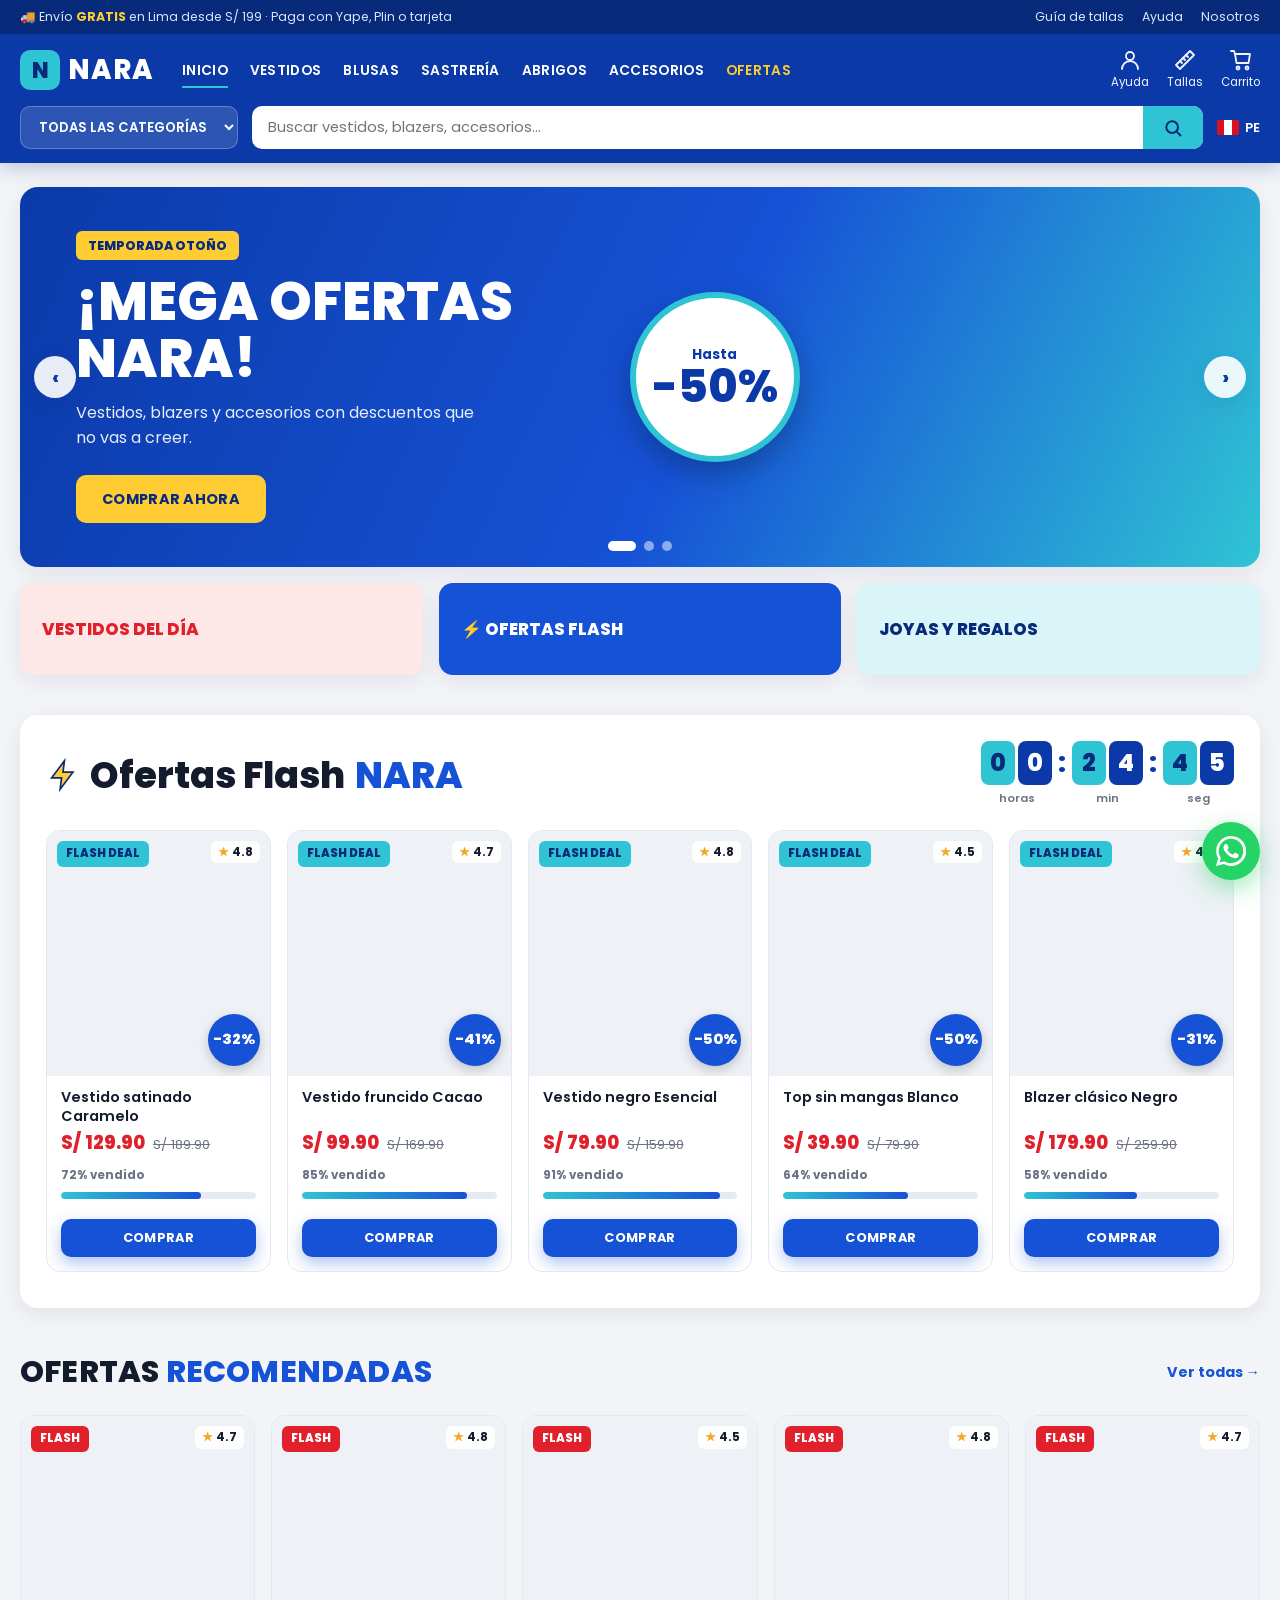
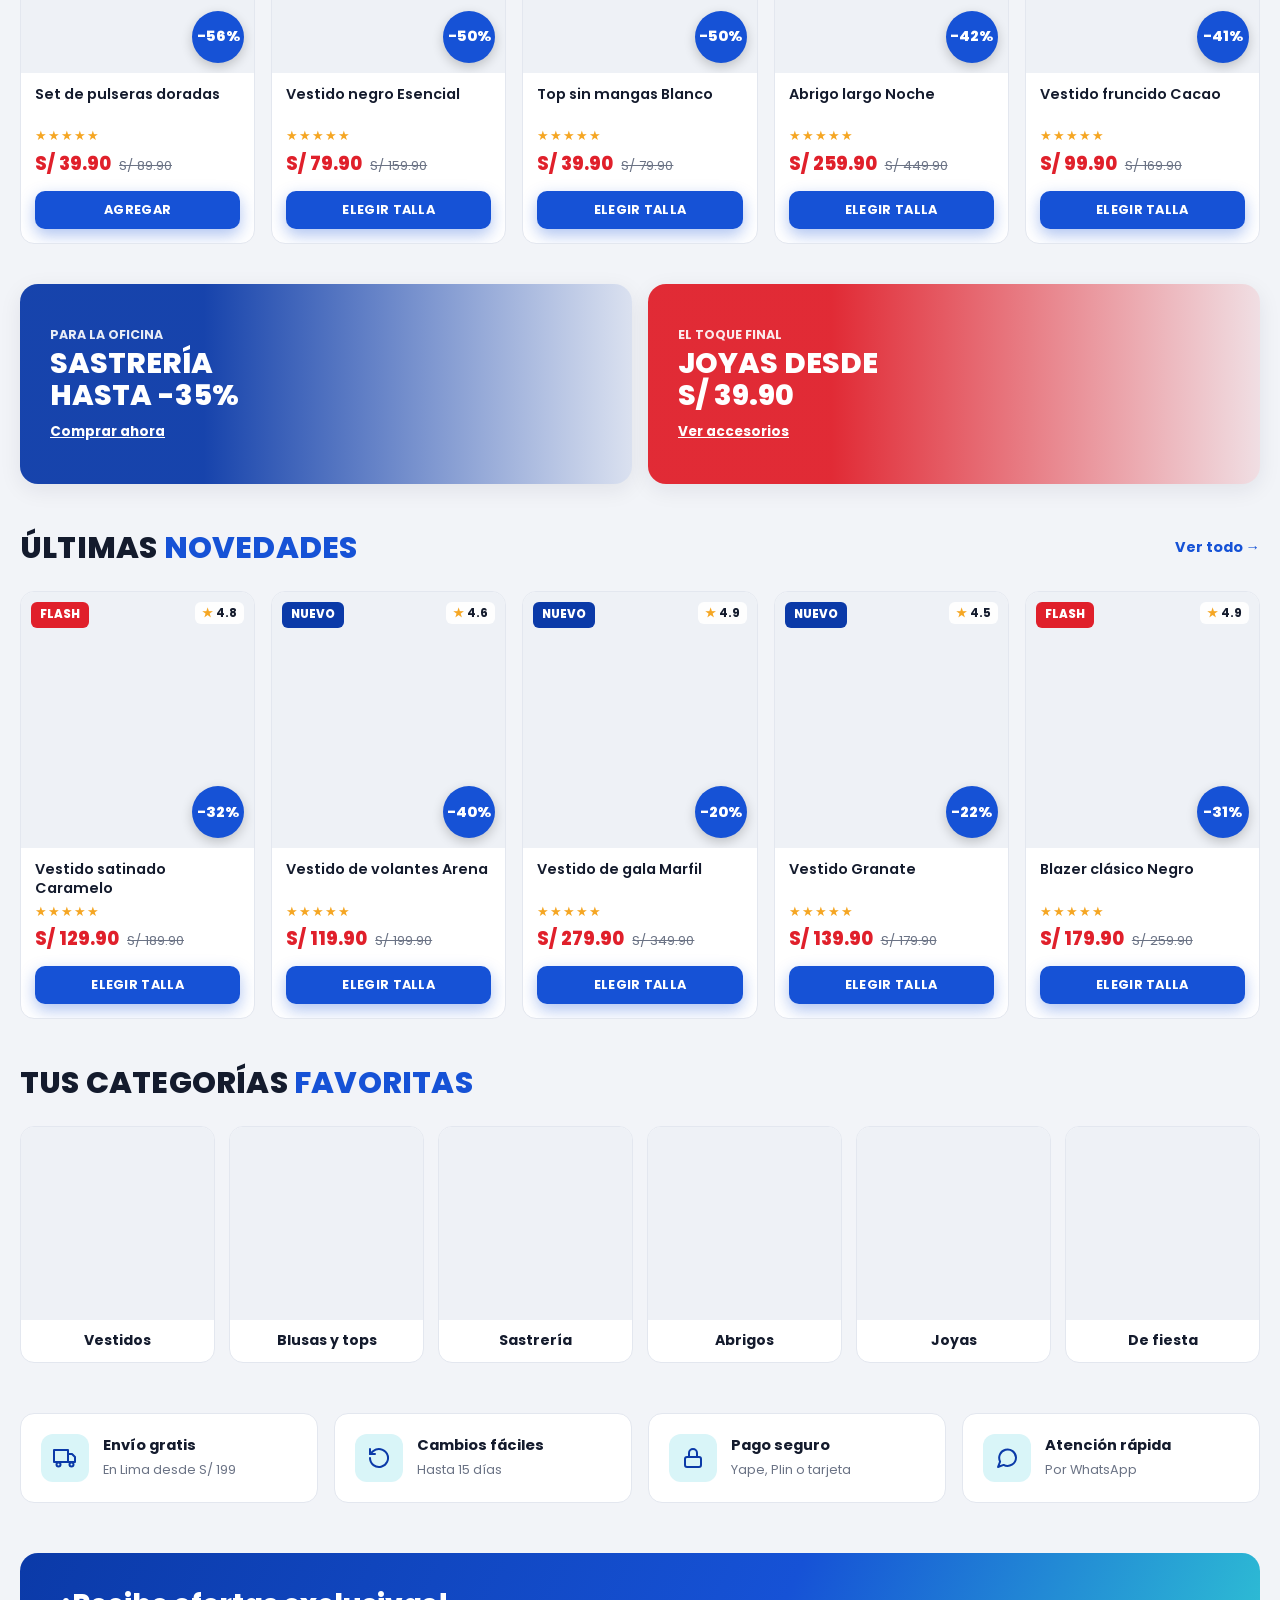
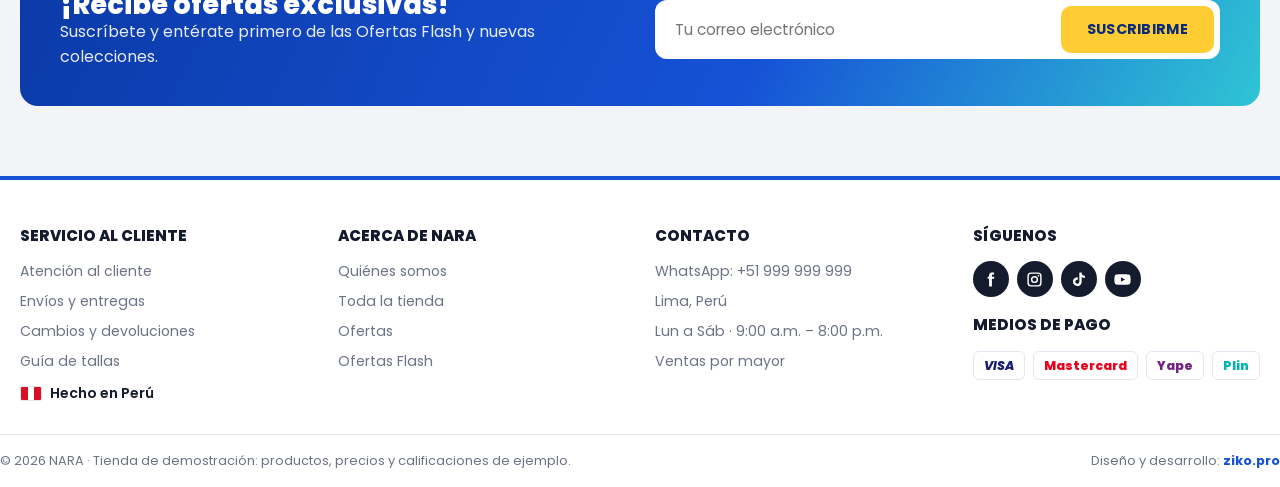
==== commit 82757e19: "Add files via upload" ====
--- a/index.html
+++ b/index.html
@@ -3,172 +3,181 @@
 <head>
   <meta charset="UTF-8">
   <meta name="viewport" content="width=device-width, initial-scale=1.0">
-  <title>NARA Atelier | Moda femenina atemporal</title>
-  <meta name="description" content="Vestidos, sastrería, blusas, abrigos y accesorios para mujer. Moda atemporal hecha en Perú, con envíos a todo el país.">
-  <meta property="og:title" content="NARA Atelier | Moda femenina atemporal">
-  <meta property="og:description" content="Vestidos, sastrería, blusas, abrigos y accesorios para mujer. Moda atemporal hecha en Perú, con envíos a todo el país.">
-  <meta property="og:image" content="https://images.unsplash.com/photo-1781496266499-a4516f159c10?auto=format&fit=crop&w=1200&q=80">
-  <meta name="theme-color" content="#f7f3ee">
+  <title>NARA | Moda para mujer con ofertas todos los días</title>
+  <meta name="description" content="Vestidos, blusas, sastrería, abrigos y accesorios para mujer con hasta 50% de descuento. Ofertas Flash todos los días y envío a todo Lima.">
+  <meta property="og:title" content="NARA | Moda para mujer con ofertas todos los días">
+  <meta property="og:description" content="Vestidos, blusas, sastrería, abrigos y accesorios para mujer con hasta 50% de descuento. Ofertas Flash todos los días y envío a todo Lima.">
+  <meta property="og:image" content="https://images.unsplash.com/photo-1704775990154-b87562565d4c?auto=format&fit=crop&w=1200&q=80">
+  <meta name="theme-color" content="#0b3aa8">
   <link rel="icon" href="favicon.svg" type="image/svg+xml">
   <link rel="preconnect" href="https://fonts.googleapis.com">
   <link rel="preconnect" href="https://fonts.gstatic.com" crossorigin>
-  <link href="https://fonts.googleapis.com/css2?family=Cormorant+Garamond:ital,wght@0,500;0,600;1,500&family=Jost:wght@300;400;500&display=swap" rel="stylesheet">
+  <link href="https://fonts.googleapis.com/css2?family=Poppins:wght@400;500;600;700;800&display=swap" rel="stylesheet">
   <link rel="stylesheet" href="styles.css">
   <script src="productos.js" defer></script>
   <script src="script.js" defer></script>
 </head>
 <body>
 
-  <div class="announce">Envío gratis en Lima desde S/ 250 · Cambios dentro de 15 días</div>
+  <div class="topbar">
+    <div class="container">
+      <span>🚚 Envío <b>GRATIS</b> en Lima desde S/ 199 · Paga con Yape, Plin o tarjeta</span>
+      <div class="topbar-links"><a href="guia-de-tallas">Guía de tallas</a><a href="contacto#faq">Ayuda</a><a href="nosotros">Nosotros</a></div>
+    </div>
+  </div>
 
   <!-- ============ MENÚ ============ -->
   <header>
-    <div class="container nav">
-      <ul class="menu" id="menu">
+    <div class="container">
+      <div class="head-main">
+        <a href="./" class="logo" aria-label="NARA inicio"><span class="logo-mark">N</span><span class="logo-text">NARA</span></a>
+        <ul class="menu" id="menu">
         <li><a href="./" class="active">Inicio</a></li>
-        <li><a href="catalogo">Colección</a></li>
-        <li><a href="guia-de-tallas">Tallas</a></li>
-        <li><a href="nosotros">Atelier</a></li>
-        <li><a href="contacto">Contacto</a></li>
-      </ul>
-      <a href="./" class="logo" aria-label="NARA Atelier inicio"><strong>NARA</strong><span>Atelier · Lima</span></a>
-      <div class="nav-actions">
-        <a href="catalogo" class="icon-btn" aria-label="Buscar"><svg viewBox="0 0 24 24"><circle cx="11" cy="11" r="7"/><path d="M21 21l-4.3-4.3"/></svg></a>
-        <a href="carrito" class="icon-btn" aria-label="Bolsa de compras"><svg viewBox="0 0 24 24"><path d="M5 8h14l-1 13H6z"/><path d="M9 8V6a3 3 0 0 1 6 0v2"/></svg><span class="cart-count"></span></a>
-        <button class="icon-btn hamburger" id="hamburger" aria-label="Abrir menú"><svg viewBox="0 0 24 24"><path d="M4 8h16M4 16h16"/></svg></button>
+        <li><a href="catalogo?cat=vestidos">Vestidos</a></li>
+        <li><a href="catalogo?cat=tops">Blusas</a></li>
+        <li><a href="catalogo?cat=sastreria">Sastrería</a></li>
+        <li><a href="catalogo?cat=abrigos">Abrigos</a></li>
+        <li><a href="catalogo?cat=accesorios">Accesorios</a></li>
+        <li><a href="catalogo?ofertas=1" class="hot">Ofertas</a></li>
+        </ul>
+        <div class="head-icons">
+          <a href="contacto" class="head-icon"><svg viewBox="0 0 24 24"><circle cx="12" cy="8" r="4"/><path d="M4 21a8 8 0 0 1 16 0"/></svg><span class="lbl">Ayuda</span></a>
+          <a href="guia-de-tallas" class="head-icon"><svg viewBox="0 0 24 24"><path d="M3 17L17 3l4 4L7 21z"/><path d="M7 13l2 2M10 10l2 2M13 7l2 2"/></svg><span class="lbl">Tallas</span></a>
+          <a href="carrito" class="head-icon"><svg viewBox="0 0 24 24"><path d="M6 6h15l-1.5 9h-12z"/><path d="M6 6L5 3H2"/><circle cx="9" cy="20" r="1.5"/><circle cx="18" cy="20" r="1.5"/></svg><span class="lbl">Carrito</span><span class="cart-count"></span></a>
+          <button class="hamburger" id="hamburger" aria-label="Abrir menú"><svg style="width:28px;height:28px;stroke:#fff;fill:none;stroke-width:2;stroke-linecap:round" viewBox="0 0 24 24"><path d="M4 7h16M4 12h16M4 17h16"/></svg></button>
+        </div>
+      </div>
+      <div class="head-search">
+        <select class="cat-select" id="catSelect" aria-label="Categorías"><option value="">TODAS LAS CATEGORÍAS</option><option value="vestidos">Vestidos</option><option value="tops">Blusas y tops</option><option value="sastreria">Sastrería</option><option value="abrigos">Abrigos</option><option value="accesorios">Accesorios</option></select>
+        <form class="search" id="searchForm" role="search">
+          <input id="q" type="search" placeholder="Buscar vestidos, blazers, accesorios..." aria-label="Buscar">
+          <button type="submit" aria-label="Buscar"><svg viewBox="0 0 24 24"><circle cx="11" cy="11" r="7"/><path d="M21 21l-4.3-4.3"/></svg></button>
+        </form>
+        <span class="flag"><i></i>PE</span>
       </div>
     </div>
   </header>
 
-  <!-- ============ PORTADA ============ -->
-  <section class="hero" style="padding:0">
-    <div class="hero-text reveal">
-      <span class="eyebrow">Colección Otoño · Invierno</span>
-      <h1>Elegancia que se <em>siente</em></h1>
-      <p>Prendas atemporales con cortes impecables y telas nobles, pensadas para la mujer que se viste para sí misma.</p>
-      <div class="hero-actions">
-        <a href="catalogo" class="btn btn-dark">Ver colección</a>
-        <a href="catalogo?cat=vestidos" class="btn btn-line">Vestidos</a>
-      </div>
-      <div class="hero-meta">
-        <div><strong>XS – XL</strong><span>Tallas</span></div>
-        <div><strong>15 días</strong><span>Para cambios</span></div>
-        <div><strong>24–48 h</strong><span>Envío en Lima</span></div>
-      </div>
-    </div>
-    <div class="hero-media">
-      <!-- FOTO PRINCIPAL: cambia el enlace del src para usar otra foto -->
-      <img src="https://images.unsplash.com/photo-1781496266499-a4516f159c10?auto=format&fit=crop&w=1400&q=80" alt="Mujer con vestido marrón elegante" onerror="this.style.display='none'">
-      <div class="hero-inset"><img src="https://images.unsplash.com/photo-1496747611176-843222e1e57c?auto=format&fit=crop&w=600&q=80" alt="Mujer caminando junto al mar con bolso tejido" onerror="this.style.display='none'"></div>
-      <div class="hero-tag">Nuevo<b>Tonos tierra</b></div>
-    </div>
-  </section>
-
-  <div class="marquee" aria-hidden="true"><div class="marquee-track"><span>Nueva colección</span><span>Hecho en Perú</span><span>Envíos a todo el país</span><span>Elegancia atemporal</span><span>Edición limitada</span><span>Nueva colección</span><span>Hecho en Perú</span><span>Envíos a todo el país</span><span>Elegancia atemporal</span><span>Edición limitada</span><span>Nueva colección</span><span>Hecho en Perú</span><span>Envíos a todo el país</span><span>Elegancia atemporal</span><span>Edición limitada</span><span>Nueva colección</span><span>Hecho en Perú</span><span>Envíos a todo el país</span><span>Elegancia atemporal</span><span>Edición limitada</span></div></div>
+  <!-- ============ CARRUSEL ============ -->
+  <section class="hero">
+    <div class="container">
+      <div class="slider">
+        <div class="slide s1 active">
+          <div class="slide-text">
+            <small>Temporada Otoño</small>
+            <h1>¡Mega ofertas NARA!</h1>
+            <p>Vestidos, blazers y accesorios con descuentos que no vas a creer.</p>
+            <a href="catalogo?ofertas=1" class="btn btn-yellow">Comprar ahora</a>
+          </div>
+          <div class="slide-media">
+            <div class="burst"><div><span>Hasta</span><strong>-50%</strong></div></div>
+            <img src="https://images.unsplash.com/photo-1781496266499-a4516f159c10?auto=format&fit=crop&w=1000&q=80" alt="¡Mega ofertas NARA!" onerror="this.style.display='none'">
+          </div>
+        </div>
+        <div class="slide s2">
+          <div class="slide-text">
+            <small>Solo por hoy</small>
+            <h2>Ofertas Flash</h2>
+            <p>Precios especiales por tiempo limitado. ¡Corre antes de que se agoten!</p>
+            <a href="catalogo?flash=1" class="btn btn-white">Ver Ofertas Flash</a>
+          </div>
+          <div class="slide-media">
+            <div class="burst"><div><span>Desde</span><strong>S/39</strong></div></div>
+            <img src="https://images.unsplash.com/photo-1586079615844-c0abfb04dc79?auto=format&fit=crop&w=1000&q=80" alt="Ofertas Flash" loading="lazy" onerror="this.style.display='none'">
+          </div>
+        </div>
+        <div class="slide s3">
+          <div class="slide-text">
+            <small>Nueva colección</small>
+            <h2>Sastrería que empodera</h2>
+            <p>Blazers y trajes de corte impecable para la oficina y más allá.</p>
+            <a href="catalogo?cat=sastreria" class="btn btn-yellow">Descubrir</a>
+          </div>
+          <div class="slide-media">
+            <div class="burst"><div><span>Nuevos</span><strong>-30%</strong></div></div>
+            <img src="https://images.unsplash.com/photo-1612731486606-2614b4d74921?auto=format&fit=crop&w=1000&q=80" alt="Sastrería que empodera" loading="lazy" onerror="this.style.display='none'">
+          </div>
+        </div>
+        <button class="arrow prev" aria-label="Anterior">‹</button>
+        <button class="arrow next" aria-label="Siguiente">›</button>
+        <div class="dots"></div>
+      </div>
+      <div class="tiles">
+        <a href="catalogo?cat=vestidos" class="tile t1"><span>Vestidos del día</span><img src="https://images.unsplash.com/photo-1704775991121-a7c5423ef8d3?auto=format&fit=crop&w=400&q=80" alt="Vestidos" loading="lazy" onerror="this.style.display='none'"></a>
+        <a href="catalogo?flash=1" class="tile t2"><span>⚡ Ofertas Flash</span><img src="https://images.unsplash.com/photo-1731589802397-6a1088d63630?auto=format&fit=crop&w=400&q=80" alt="Ofertas flash" loading="lazy" onerror="this.style.display='none'"></a>
+        <a href="catalogo?cat=accesorios" class="tile t3"><span>Joyas y regalos</span><img src="https://images.unsplash.com/photo-1770721478216-3e5dbbe8dcc2?auto=format&fit=crop&w=400&q=80" alt="Joyas" loading="lazy" onerror="this.style.display='none'"></a>
+      </div>
+    </div>
+  </section>
+
+  <!-- ============ OFERTAS FLASH ============ -->
+  <section>
+    <div class="container">
+      <div class="panel">
+        <div class="flash-head">
+          <h2><svg viewBox="0 0 24 24"><path d="M13 2L4 14h7l-1 8 9-12h-7z"/></svg> Ofertas Flash <em style="font-style:normal;color:var(--blue-2)">NARA</em></h2>
+          <div class="countdown" id="countdown"></div>
+        </div>
+        <div class="row-scroll" id="flashRow"></div>
+      </div>
+    </div>
+  </section>
+
+  <!-- ============ RECOMENDADAS ============ -->
+  <section style="padding-top:0">
+    <div class="container">
+      <div class="sec-title"><h2>Ofertas <em>recomendadas</em></h2><a href="catalogo?ofertas=1" class="see-all">Ver todas →</a></div>
+      <div class="products" id="recommended"></div>
+    </div>
+  </section>
+
+  <!-- ============ BANNERS ============ -->
+  <section style="padding-top:0">
+    <div class="container duo">
+      <a href="catalogo?cat=sastreria"><img src="https://images.unsplash.com/photo-1613915617430-8ab0fd7c6baf?auto=format&fit=crop&w=900&q=80" alt="Sastrería" loading="lazy" onerror="this.style.display='none'"><small>Para la oficina</small><strong>Sastrería<br>hasta -35%</strong><span>Comprar ahora</span></a>
+      <a href="catalogo?cat=accesorios"><img src="https://images.unsplash.com/photo-1764181237984-70ac5f211b06?auto=format&fit=crop&w=900&q=80" alt="Accesorios" loading="lazy" onerror="this.style.display='none'"><small>El toque final</small><strong>Joyas desde<br>S/ 39.90</strong><span>Ver accesorios</span></a>
+    </div>
+  </section>
+
+  <!-- ============ NOVEDADES ============ -->
+  <section style="padding-top:0">
+    <div class="container">
+      <div class="sec-title"><h2>Últimas <em>novedades</em></h2><a href="catalogo" class="see-all">Ver todo →</a></div>
+      <div class="products" id="newest"></div>
+    </div>
+  </section>
 
   <!-- ============ CATEGORÍAS ============ -->
-  <section>
-    <div class="container">
-      <div class="sec-head">
-        <div><span class="eyebrow">Explora</span><h2>Compra por <em>categoría</em></h2></div>
-        <a href="catalogo" class="link-u">Ver todo</a>
-      </div>
-      <div class="cats">
-        <a href="catalogo?cat=vestidos" class="cat reveal"><img src="https://images.unsplash.com/photo-1785348056883-f5f92f2dc4ea?auto=format&fit=crop&w=700&q=80" alt="Vestidos" loading="lazy" onerror="this.style.display='none'"><div class="cat-label"><strong>Vestidos</strong><span>Ver →</span></div></a>
-        <a href="catalogo?cat=tops" class="cat reveal"><img src="https://images.unsplash.com/photo-1509631179647-0177331693ae?auto=format&fit=crop&w=700&q=80" alt="Blusas y tops" loading="lazy" onerror="this.style.display='none'"><div class="cat-label"><strong>Blusas y tops</strong><span>Ver →</span></div></a>
-        <a href="catalogo?cat=sastreria" class="cat reveal"><img src="https://images.unsplash.com/photo-1610765431323-d88c88a2b2c8?auto=format&fit=crop&w=700&q=80" alt="Sastrería" loading="lazy" onerror="this.style.display='none'"><div class="cat-label"><strong>Sastrería</strong><span>Ver →</span></div></a>
-        <a href="catalogo?cat=abrigos" class="cat reveal"><img src="https://images.unsplash.com/photo-1731589802397-6a1088d63630?auto=format&fit=crop&w=700&q=80" alt="Abrigos" loading="lazy" onerror="this.style.display='none'"><div class="cat-label"><strong>Abrigos</strong><span>Ver →</span></div></a>
-        <a href="catalogo?cat=accesorios" class="cat reveal"><img src="https://images.unsplash.com/photo-1618522755367-bcbb050438b6?auto=format&fit=crop&w=700&q=80" alt="Accesorios" loading="lazy" onerror="this.style.display='none'"><div class="cat-label"><strong>Accesorios</strong><span>Ver →</span></div></a>
-      </div>
-    </div>
-  </section>
-
-  <!-- ============ NOVEDADES ============ -->
-  <section class="bg-white">
-    <div class="container">
-      <div class="sec-head">
-        <div><span class="eyebrow">Recién llegados</span><h2>Lo más <em>deseado</em></h2></div>
-        <a href="catalogo" class="link-u">Ver colección completa</a>
-      </div>
-      <div class="products" id="featured"></div>
-    </div>
-  </section>
-
-  <!-- ============ EDITORIAL ============ -->
-  <section style="padding:0">
-    <div class="editorial">
-      <div class="editorial-media">
-        <div><img src="https://images.unsplash.com/photo-1781496265783-afd4e1338b2e?auto=format&fit=crop&w=900&q=80" alt="Mujer con vestido marrón entre flores" loading="lazy" onerror="this.style.display='none'"></div>
-        <div><img src="https://images.unsplash.com/photo-1704775988759-16fdeb0a2235?auto=format&fit=crop&w=600&q=80" alt="Detalle de vestido marrón" loading="lazy" onerror="this.style.display='none'"></div>
-        <div><img src="https://images.unsplash.com/photo-1595882669314-919b3d51f2c7?auto=format&fit=crop&w=600&q=80" alt="Mujer con vestido negro en la arena" loading="lazy" onerror="this.style.display='none'"></div>
-      </div>
-      <div class="editorial-text reveal">
-        <span class="eyebrow">Lookbook</span>
-        <h2>La paleta de la <em>temporada</em></h2>
-        <p>Caramelo, cacao, arena y negro profundo. Una colección pensada para combinarse entre sí y crear looks que duran más que una temporada.</p>
-        <div><a href="catalogo?cat=vestidos" class="btn btn-dark">Descubrir el lookbook</a></div>
-      </div>
-    </div>
-  </section>
-
-  <!-- ============ SERVICIOS ============ -->
-  <section style="padding:70px 0">
-    <div class="container">
-      <div class="services">
-        <div class="service"><svg viewBox="0 0 24 24"><path d="M1 4h14v12H1zM15 8h4l3 3v5h-7"/><circle cx="5.5" cy="18.5" r="2"/><circle cx="18.5" cy="18.5" r="2"/></svg><strong>Envío gratis</strong><span>En Lima desde S/ 250</span></div>
-        <div class="service"><svg viewBox="0 0 24 24"><path d="M3 12a9 9 0 1 0 3-6.7L3 8"/><path d="M3 3v5h5"/></svg><strong>Cambios fáciles</strong><span>Hasta 15 días</span></div>
-        <div class="service"><svg viewBox="0 0 24 24"><rect x="4" y="11" width="16" height="10" rx="1"/><path d="M8 11V7a4 4 0 0 1 8 0v4"/></svg><strong>Pago seguro</strong><span>Yape, Plin o tarjeta</span></div>
-        <div class="service"><svg viewBox="0 0 24 24"><path d="M21 11.5a8.4 8.4 0 0 1-12.4 7.4L3 21l2.1-5.4A8.4 8.4 0 1 1 21 11.5z"/></svg><strong>Asesoría personal</strong><span>Te ayudamos por WhatsApp</span></div>
-      </div>
-    </div>
-  </section>
-
-  <!-- ============ BANNER ============ -->
-  <section class="banner">
-    <img src="https://images.unsplash.com/photo-1704775985599-3518cbc459bf?auto=format&fit=crop&w=1800&q=80" alt="Mujer con vestido marrón y accesorios" loading="lazy" onerror="this.style.display='none'">
-    <div class="container reveal">
-      <span class="eyebrow">Bienvenida</span>
-      <h2>10% en tu <em>primera</em> compra</h2>
-      <p>Menciona este código al finalizar tu pedido por WhatsApp y te aplicamos el descuento.</p>
-      <div class="code">BIENVENIDA10</div><br>
-      <a href="catalogo" class="btn btn-light">Comprar ahora</a>
-    </div>
-  </section>
-
-  <!-- ============ OPINIONES ============ -->
-  <!-- IMPORTANTE: reemplaza con opiniones reales de clientas (con su permiso) -->
-  <section class="bg-white">
-    <div class="container">
-      <div class="sec-head center"><span class="eyebrow">Opiniones</span><h2>Ellas ya visten <em>NARA</em></h2></div>
-      <div class="quotes">
-        <div class="quote reveal">
-          <div class="stars">★★★★★</div>
-          <p>"Aquí irá la opinión real de una clienta sobre la calidad de las prendas."</p>
-          <small>Nombre de clienta · Ejemplo</small>
-        </div>
-        <div class="quote reveal">
-          <div class="stars">★★★★★</div>
-          <p>"Aquí irá la opinión real de una clienta sobre el calce y las tallas."</p>
-          <small>Nombre de clienta · Ejemplo</small>
-        </div>
-        <div class="quote reveal">
-          <div class="stars">★★★★★</div>
-          <p>"Aquí irá la opinión real de una clienta sobre la atención y el envío."</p>
-          <small>Nombre de clienta · Ejemplo</small>
-        </div>
-      </div>
-    </div>
-  </section>
-
-  <section class="bg-sand">
-    <div class="container">
-      <div class="newsletter reveal">
-        <span class="eyebrow">Club NARA</span>
-        <h2>Sé la primera en saberlo</h2>
-        <p>Nuevas colecciones, preventas y ofertas exclusivas directo a tu correo.</p>
+  <section style="padding-top:0">
+    <div class="container">
+      <div class="sec-title"><h2>Tus categorías <em>favoritas</em></h2></div>
+      <div class="fav-cats">
+        <a href="catalogo?cat=vestidos" class="fav-cat"><div><img src="https://images.unsplash.com/photo-1785348056883-f5f92f2dc4ea?auto=format&fit=crop&w=400&q=80" alt="Vestidos" loading="lazy" onerror="this.style.display='none'"></div><strong>Vestidos</strong></a>
+        <a href="catalogo?cat=tops" class="fav-cat"><div><img src="https://images.unsplash.com/photo-1509631179647-0177331693ae?auto=format&fit=crop&w=400&q=80" alt="Blusas y tops" loading="lazy" onerror="this.style.display='none'"></div><strong>Blusas y tops</strong></a>
+        <a href="catalogo?cat=sastreria" class="fav-cat"><div><img src="https://images.unsplash.com/photo-1610765431323-d88c88a2b2c8?auto=format&fit=crop&w=400&q=80" alt="Sastrería" loading="lazy" onerror="this.style.display='none'"></div><strong>Sastrería</strong></a>
+        <a href="catalogo?cat=abrigos" class="fav-cat"><div><img src="https://images.unsplash.com/photo-1731589802397-6a1088d63630?auto=format&fit=crop&w=400&q=80" alt="Abrigos" loading="lazy" onerror="this.style.display='none'"></div><strong>Abrigos</strong></a>
+        <a href="catalogo?cat=accesorios" class="fav-cat"><div><img src="https://images.unsplash.com/photo-1618522755367-bcbb050438b6?auto=format&fit=crop&w=400&q=80" alt="Joyas" loading="lazy" onerror="this.style.display='none'"></div><strong>Joyas</strong></a>
+        <a href="catalogo?cat=vestidos" class="fav-cat"><div><img src="https://images.unsplash.com/photo-1776841818483-700f88aace44?auto=format&fit=crop&w=400&q=80" alt="De fiesta" loading="lazy" onerror="this.style.display='none'"></div><strong>De fiesta</strong></a>
+      </div>
+    </div>
+  </section>
+
+  <section style="padding-top:10px">
+    <div class="container perks">
+      <div class="perk"><i><svg viewBox="0 0 24 24"><path d="M1 4h14v12H1zM15 8h4l3 3v5h-7"/><circle cx="5.5" cy="18.5" r="2"/><circle cx="18.5" cy="18.5" r="2"/></svg></i><div><strong>Envío gratis</strong><span>En Lima desde S/ 199</span></div></div>
+      <div class="perk"><i><svg viewBox="0 0 24 24"><path d="M3 12a9 9 0 1 0 3-6.7L3 8"/><path d="M3 3v5h5"/></svg></i><div><strong>Cambios fáciles</strong><span>Hasta 15 días</span></div></div>
+      <div class="perk"><i><svg viewBox="0 0 24 24"><rect x="4" y="11" width="16" height="10" rx="2"/><path d="M8 11V7a4 4 0 0 1 8 0v4"/></svg></i><div><strong>Pago seguro</strong><span>Yape, Plin o tarjeta</span></div></div>
+      <div class="perk"><i><svg viewBox="0 0 24 24"><path d="M21 11.5a8.4 8.4 0 0 1-12.4 7.4L3 21l2.1-5.4A8.4 8.4 0 1 1 21 11.5z"/></svg></i><div><strong>Atención rápida</strong><span>Por WhatsApp</span></div></div>
+    </div>
+  </section>
+
+  <section style="padding-top:10px">
+    <div class="container">
+      <div class="news">
+        <div><h2>¡Recibe ofertas exclusivas!</h2><p>Suscríbete y entérate primero de las Ofertas Flash y nuevas colecciones.</p></div>
         <form class="news-form">
           <input type="email" required placeholder="Tu correo electrónico" aria-label="Correo electrónico">
-          <button type="submit">Suscribirme →</button>
+          <button class="btn btn-yellow" type="submit">Suscribirme</button>
         </form>
       </div>
     </div>
@@ -176,34 +185,24 @@
 
   <!-- ============ PIE DE PÁGINA ============ -->
   <footer>
-    <div class="container footer-top">
-      <div class="brand">
-        <a href="./" class="logo"><strong>NARA</strong><span>Atelier · Lima</span></a>
-        <p>Moda femenina atemporal, diseñada para acompañarte todos los días y en cada ocasión especial.</p>
-        <div class="socials">
-          <a href="#" aria-label="Instagram"><svg viewBox="0 0 24 24"><path d="M12 7a5 5 0 1 0 0 10 5 5 0 0 0 0-10zm0 8a3 3 0 1 1 0-6 3 3 0 0 1 0 6zm5.5-9.5a1.2 1.2 0 1 0 0 2.4 1.2 1.2 0 0 0 0-2.4zM17 2H7a5 5 0 0 0-5 5v10a5 5 0 0 0 5 5h10a5 5 0 0 0 5-5V7a5 5 0 0 0-5-5zm3 15a3 3 0 0 1-3 3H7a3 3 0 0 1-3-3V7a3 3 0 0 1 3-3h10a3 3 0 0 1 3 3z"/></svg></a>
-          <a href="#" aria-label="Facebook"><svg viewBox="0 0 24 24"><path d="M14 8V6c0-.8.5-1 1-1h2V2h-3c-3 0-4 2-4 4v2H8v3h2v11h4V11h3l.5-3z"/></svg></a>
-          <a href="#" aria-label="TikTok"><svg viewBox="0 0 24 24"><path d="M16.5 2h-3.3v13.2a2.9 2.9 0 1 1-2.1-2.8V9a6.2 6.2 0 1 0 5.4 6.2V8.6a7.6 7.6 0 0 0 4.5 1.4V6.7a4.5 4.5 0 0 1-4.5-4.7z"/></svg></a>
-        </div>
-      </div>
-      <div>
-        <h4>Colección</h4>
+    <div class="container footer-grid">
+      <div>
+        <h4>Servicio al cliente</h4>
         <ul>
-          <li><a href="catalogo?cat=vestidos">Vestidos</a></li>
-          <li><a href="catalogo?cat=tops">Blusas y tops</a></li>
-          <li><a href="catalogo?cat=sastreria">Sastrería</a></li>
-          <li><a href="catalogo?cat=abrigos">Abrigos</a></li>
-          <li><a href="catalogo?cat=accesorios">Accesorios</a></li>
-        </ul>
-      </div>
-      <div>
-        <h4>Ayuda</h4>
+          <li><a href="contacto">Atención al cliente</a></li>
+          <li><a href="contacto#faq">Envíos y entregas</a></li>
+          <li><a href="contacto#faq">Cambios y devoluciones</a></li>
+          <li><a href="guia-de-tallas">Guía de tallas</a></li>
+        </ul>
+        <div class="made"><i></i>Hecho en Perú</div>
+      </div>
+      <div>
+        <h4>Acerca de NARA</h4>
         <ul>
-          <li><a href="guia-de-tallas">Guía de tallas</a></li>
-          <li><a href="contacto#faq">Envíos y cambios</a></li>
-          <li><a href="contacto#faq">Preguntas frecuentes</a></li>
-          <li><a href="nosotros">El atelier</a></li>
-          <li><a href="carrito">Mi bolsa</a></li>
+          <li><a href="nosotros">Quiénes somos</a></li>
+          <li><a href="catalogo">Toda la tienda</a></li>
+          <li><a href="catalogo?ofertas=1">Ofertas</a></li>
+          <li><a href="catalogo?flash=1">Ofertas Flash</a></li>
         </ul>
       </div>
       <div>
@@ -211,14 +210,24 @@
         <ul>
           <li><a class="wa-link" href="#">WhatsApp: +51 999 999 999</a></li>
           <li>Lima, Perú</li>
-          <li>Lun a Sáb · 10:00 a.m. – 8:00 p.m.</li>
-        </ul>
-        <div class="pay-icons"><span>Yape</span><span>Plin</span><span>Visa</span><span>Mastercard</span></div>
-      </div>
-    </div>
-    <div class="container footer-word">NARA</div>
+          <li>Lun a Sáb · 9:00 a.m. – 8:00 p.m.</li>
+          <li><a class="wa-link" href="#" data-msg="Hola NARA 👋 Quiero información para compras por mayor.">Ventas por mayor</a></li>
+        </ul>
+      </div>
+      <div>
+        <h4>Síguenos</h4>
+        <div class="socials">
+          <a href="#" aria-label="Facebook"><svg viewBox="0 0 24 24"><path d="M14 8V6c0-.8.5-1 1-1h2V2h-3c-3 0-4 2-4 4v2H8v3h2v11h4V11h3l.5-3z"/></svg></a>
+          <a href="#" aria-label="Instagram"><svg viewBox="0 0 24 24"><path d="M12 7a5 5 0 1 0 0 10 5 5 0 0 0 0-10zm0 8a3 3 0 1 1 0-6 3 3 0 0 1 0 6zm5.5-9.5a1.2 1.2 0 1 0 0 2.4 1.2 1.2 0 0 0 0-2.4zM17 2H7a5 5 0 0 0-5 5v10a5 5 0 0 0 5 5h10a5 5 0 0 0 5-5V7a5 5 0 0 0-5-5zm3 15a3 3 0 0 1-3 3H7a3 3 0 0 1-3-3V7a3 3 0 0 1 3-3h10a3 3 0 0 1 3 3z"/></svg></a>
+          <a href="#" aria-label="TikTok"><svg viewBox="0 0 24 24"><path d="M16.5 2h-3.3v13.2a2.9 2.9 0 1 1-2.1-2.8V9a6.2 6.2 0 1 0 5.4 6.2V8.6a7.6 7.6 0 0 0 4.5 1.4V6.7a4.5 4.5 0 0 1-4.5-4.7z"/></svg></a>
+          <a href="#" aria-label="YouTube"><svg viewBox="0 0 24 24"><path d="M23 7.2a3 3 0 0 0-2.1-2.1C19 4.6 12 4.6 12 4.6s-7 0-8.9.5A3 3 0 0 0 1 7.2 31 31 0 0 0 .5 12a31 31 0 0 0 .5 4.8 3 3 0 0 0 2.1 2.1c1.9.5 8.9.5 8.9.5s7 0 8.9-.5a3 3 0 0 0 2.1-2.1 31 31 0 0 0 .5-4.8 31 31 0 0 0-.5-4.8zM9.8 15.1V8.9l5.8 3.1z"/></svg></a>
+        </div>
+        <h4>Medios de pago</h4>
+        <div class="pay-logos"><span class="visa">VISA</span><span class="mc">Mastercard</span><span class="yape">Yape</span><span class="plin">Plin</span></div>
+      </div>
+    </div>
     <div class="container footer-bottom">
-      <div>© <span class="year"></span> NARA Atelier · Tienda de demostración</div>
+      <div>© <span class="year"></span> NARA · Tienda de demostración: productos, precios y calificaciones de ejemplo.</div>
       <div>Diseño y desarrollo: <a href="https://ziko.pro" target="_blank" rel="noopener">ziko.pro</a></div>
     </div>
   </footer>
--- a/styles.css
+++ b/styles.css
@@ -1,407 +1,436 @@
 /* =========================================================
-   NARA Atelier — Estilos de la tienda (demo de ziko.pro)
+   NARA — Estilos de la tienda (demo de ziko.pro)
    Cambia los colores de la marca aquí abajo
    ========================================================= */
 :root {
-  --ivory: #f7f3ee;
+  --blue: #0b3aa8;
+  --blue-2: #1652d6;
+  --blue-dark: #082a7a;
+  --cyan: #2fc4d4;
+  --cyan-soft: #d9f5f8;
+  --red: #e0202b;
+  --yellow: #ffcc33;
+  --green: #22a85a;
+  --bg: #f2f4f8;
   --white: #ffffff;
-  --sand: #ebe2d7;
-  --taupe: #a48d78;
-  --clay: #9c5b3c;
-  --clay-dark: #7e4529;
-  --ink: #1c1a18;
-  --muted: #6f665e;
-  --line: #ddd3c7;
-  --serif: 'Cormorant Garamond', Georgia, serif;
-  --sans: 'Jost', 'Helvetica Neue', Arial, sans-serif;
+  --ink: #141b2d;
+  --muted: #6b7385;
+  --line: #e3e7ef;
+  --radius: 14px;
+  --shadow: 0 6px 22px rgba(20, 27, 45, .08);
 }
 * { margin: 0; padding: 0; box-sizing: border-box; }
 html { scroll-behavior: smooth; }
-body { font-family: var(--sans); color: var(--ink); background: var(--ivory); line-height: 1.65; overflow-x: hidden; font-weight: 400; }
+body { font-family: 'Poppins', Arial, sans-serif; color: var(--ink); background: var(--bg); line-height: 1.55; overflow-x: hidden; }
 a { color: inherit; text-decoration: none; }
 img { max-width: 100%; display: block; }
-button { font-family: inherit; color: inherit; }
-h1, h2, h3, .serif { font-family: var(--serif); font-weight: 500; line-height: 1.08; letter-spacing: -.01em; }
-.container { width: 100%; max-width: 1320px; margin: 0 auto; padding: 0 28px; }
-.eyebrow { display: inline-block; font-size: .72rem; font-weight: 500; letter-spacing: .28em; text-transform: uppercase; color: var(--clay); margin-bottom: 14px; }
-
-/* ---------- Barra de anuncios ---------- */
-.announce { background: var(--ink); color: var(--sand); text-align: center; font-size: .74rem; letter-spacing: .18em; text-transform: uppercase; padding: 10px 16px; }
+button { font-family: inherit; }
+.container { width: 100%; max-width: 1280px; margin: 0 auto; padding: 0 20px; }
+
+/* ---------- Barra superior ---------- */
+.topbar { background: var(--blue-dark); color: #dbe5ff; font-size: .78rem; }
+.topbar .container { display: flex; justify-content: space-between; align-items: center; height: 34px; gap: 14px; }
+.topbar b { color: var(--yellow); }
+.topbar-links { display: flex; gap: 18px; }
+.topbar-links a:hover { color: #fff; }
 
 /* ---------- Header ---------- */
-header { position: sticky; top: 0; z-index: 100; background: rgba(247, 243, 238, .94); backdrop-filter: blur(12px); -webkit-backdrop-filter: blur(12px); border-bottom: 1px solid var(--line); }
-.nav { display: grid; grid-template-columns: 1fr auto 1fr; align-items: center; height: 82px; gap: 20px; }
-.menu { display: flex; gap: 32px; list-style: none; }
-.menu a { font-size: .78rem; font-weight: 500; letter-spacing: .16em; text-transform: uppercase; position: relative; padding: 6px 0; }
-.menu a::after { content: ""; position: absolute; left: 0; right: 100%; bottom: 0; height: 1px; background: var(--ink); transition: right .35s; }
-.menu a:hover::after, .menu a.active::after { right: 0; }
-.logo { text-align: center; line-height: 1; }
-.logo strong { display: block; font-family: var(--serif); font-size: 2.1rem; font-weight: 600; letter-spacing: .32em; margin-right: -.32em; }
-.logo span { display: block; font-size: .62rem; letter-spacing: .5em; margin-right: -.5em; color: var(--muted); margin-top: 4px; text-transform: uppercase; }
-.nav-actions { display: flex; justify-content: flex-end; align-items: center; gap: 6px; }
-.icon-btn { position: relative; width: 44px; height: 44px; display: grid; place-items: center; background: none; border: none; cursor: pointer; border-radius: 50%; transition: background .2s; }
-.icon-btn:hover { background: var(--sand); }
-.icon-btn svg { width: 21px; height: 21px; stroke: var(--ink); fill: none; stroke-width: 1.5; stroke-linecap: round; stroke-linejoin: round; }
-.cart-count { position: absolute; top: 4px; right: 2px; min-width: 18px; height: 18px; padding: 0 5px; border-radius: 9px; background: var(--clay); color: #fff; font-size: .66rem; font-weight: 600; display: grid; place-items: center; }
+header { background: var(--blue); color: #fff; position: sticky; top: 0; z-index: 100; box-shadow: 0 4px 18px rgba(8, 42, 122, .25); }
+.head-main { display: flex; align-items: center; gap: 28px; height: 72px; }
+.logo { display: flex; align-items: center; gap: 8px; flex-shrink: 0; }
+.logo-mark { width: 40px; height: 40px; border-radius: 10px; background: var(--cyan); display: grid; place-items: center; font-weight: 800; font-size: 1.4rem; color: var(--blue-dark); }
+.logo-text { font-weight: 800; font-size: 1.7rem; letter-spacing: 1px; }
+.menu { display: flex; gap: 22px; list-style: none; flex: 1; }
+.menu a { font-size: .86rem; font-weight: 600; text-transform: uppercase; letter-spacing: .3px; padding: 6px 0; border-bottom: 2px solid transparent; transition: .2s; white-space: nowrap; }
+.menu a:hover, .menu a.active { border-color: var(--cyan); color: #fff; }
+.menu a.hot { color: var(--yellow); }
+.head-icons { display: flex; gap: 18px; align-items: center; }
+.head-icon { display: flex; flex-direction: column; align-items: center; font-size: .72rem; gap: 2px; position: relative; opacity: .95; }
+.head-icon:hover { opacity: 1; }
+.head-icon svg { width: 24px; height: 24px; stroke: #fff; fill: none; stroke-width: 1.8; stroke-linecap: round; stroke-linejoin: round; }
+.cart-count { position: absolute; top: -6px; right: -6px; min-width: 19px; height: 19px; padding: 0 5px; border-radius: 10px; background: var(--cyan); color: var(--blue-dark); font-size: .68rem; font-weight: 800; display: grid; place-items: center; }
 .cart-count:empty, .cart-count[data-n="0"] { display: none; }
-.hamburger { display: none; }
+.hamburger { display: none; background: none; border: none; color: #fff; cursor: pointer; }
+.head-search { display: flex; gap: 14px; align-items: center; padding-bottom: 14px; }
+.cat-select { background: rgba(255,255,255,.14); color: #fff; border: 1px solid rgba(255,255,255,.25); border-radius: 10px; padding: 10px 14px; font-family: inherit; font-size: .82rem; font-weight: 600; cursor: pointer; margin: 0; width: auto; }
+.cat-select option { color: var(--ink); }
+.search { flex: 1; display: flex; background: #fff; border-radius: 10px; overflow: hidden; }
+.search input { border: none; margin: 0; background: transparent; padding: 11px 16px; font-size: .92rem; border-radius: 0; }
+.search input:focus { outline: none; }
+.search button { border: none; background: var(--cyan); color: var(--blue-dark); padding: 0 20px; cursor: pointer; display: grid; place-items: center; }
+.search button svg { width: 20px; height: 20px; stroke: currentColor; fill: none; stroke-width: 2.4; stroke-linecap: round; }
+.flag { display: flex; align-items: center; gap: 6px; font-size: .8rem; font-weight: 600; }
+.flag i { width: 22px; height: 15px; border-radius: 2px; background: linear-gradient(90deg, #d91023 33%, #fff 33% 66%, #d91023 66%); }
 
 /* ---------- Botones ---------- */
-.btn { display: inline-flex; align-items: center; justify-content: center; gap: 10px; padding: 16px 34px; font-size: .78rem; font-weight: 500; letter-spacing: .2em; text-transform: uppercase; border: 1px solid var(--ink); cursor: pointer; transition: background .3s, color .3s, border-color .3s; text-align: center; border-radius: 0; }
-.btn-dark { background: var(--ink); color: var(--ivory); }
-.btn-dark:hover { background: var(--clay); border-color: var(--clay); }
-.btn-line { background: transparent; color: var(--ink); }
-.btn-line:hover { background: var(--ink); color: var(--ivory); }
-.btn-light { background: var(--ivory); color: var(--ink); border-color: var(--ivory); }
-.btn-light:hover { background: transparent; color: var(--ivory); }
+.btn { display: inline-flex; align-items: center; justify-content: center; gap: 8px; padding: 13px 26px; border-radius: 10px; font-weight: 700; font-size: .9rem; border: none; cursor: pointer; transition: transform .15s, background .2s, box-shadow .2s; text-transform: uppercase; letter-spacing: .3px; text-align: center; }
+.btn:hover { transform: translateY(-2px); }
+.btn-blue { background: var(--blue-2); color: #fff; box-shadow: 0 6px 16px rgba(22, 82, 214, .35); }
+.btn-blue:hover { background: var(--blue); }
+.btn-dark { background: var(--blue-dark); color: #fff; }
+.btn-yellow { background: var(--yellow); color: var(--blue-dark); }
+.btn-white { background: #fff; color: var(--blue); }
+.btn-green { background: var(--green); color: #fff; }
+.btn-line { background: #fff; color: var(--blue); border: 2px solid var(--blue-2); }
 .btn-block { width: 100%; }
-.link-u { font-size: .78rem; letter-spacing: .18em; text-transform: uppercase; border-bottom: 1px solid currentColor; padding-bottom: 4px; transition: color .2s; }
-.link-u:hover { color: var(--clay); }
-
-/* ---------- Hero ---------- */
-.hero { display: grid; grid-template-columns: 1fr 1fr; min-height: calc(100vh - 120px); max-height: 860px; }
-.hero-text { display: flex; flex-direction: column; justify-content: center; padding: 70px 8% 70px max(28px, calc((100vw - 1320px) / 2 + 28px)); }
-.hero h1 { font-size: clamp(3rem, 6.6vw, 6.4rem); margin-bottom: 26px; }
-.hero h1 em { font-style: italic; color: var(--clay); }
-.hero p { color: var(--muted); font-size: 1.08rem; max-width: 440px; margin-bottom: 38px; font-weight: 300; }
-.hero-actions { display: flex; gap: 14px; flex-wrap: wrap; }
-.hero-meta { display: flex; gap: 40px; margin-top: 56px; padding-top: 26px; border-top: 1px solid var(--line); max-width: 480px; }
-.hero-meta strong { display: block; font-family: var(--serif); font-size: 1.9rem; font-weight: 500; }
-.hero-meta span { font-size: .74rem; letter-spacing: .16em; text-transform: uppercase; color: var(--muted); }
-.hero-media { position: relative; background: var(--sand); overflow: hidden; }
-.hero-media > img { width: 100%; height: 100%; object-fit: cover; }
-.hero-inset { position: absolute; left: -1px; bottom: 48px; width: 34%; aspect-ratio: 3 / 4; border: 10px solid var(--ivory); border-left: none; background: var(--taupe); overflow: hidden; }
-.hero-inset img { width: 100%; height: 100%; object-fit: cover; }
-.hero-tag { position: absolute; right: 28px; top: 28px; background: var(--ivory); padding: 14px 20px; font-size: .72rem; letter-spacing: .2em; text-transform: uppercase; }
-.hero-tag b { display: block; font-family: var(--serif); font-size: 1.5rem; letter-spacing: 0; text-transform: none; font-weight: 500; font-style: italic; color: var(--clay); }
-
-/* ---------- Cinta de texto ---------- */
-.marquee { background: var(--ink); color: var(--sand); overflow: hidden; padding: 18px 0; white-space: nowrap; }
-.marquee-track { display: inline-flex; gap: 48px; animation: scroll 32s linear infinite; font-family: var(--serif); font-size: 1.5rem; font-style: italic; }
-.marquee-track span::after { content: "✦"; margin-left: 48px; font-style: normal; font-size: .9rem; color: var(--taupe); vertical-align: middle; }
-@keyframes scroll { to { transform: translateX(-50%); } }
+.btn svg { width: 19px; height: 19px; stroke: currentColor; fill: none; stroke-width: 2.2; stroke-linecap: round; stroke-linejoin: round; }
+
+/* ---------- Carrusel principal ---------- */
+.hero { padding: 24px 0 0; }
+.slider { position: relative; border-radius: 18px; overflow: hidden; height: 380px; box-shadow: var(--shadow); }
+.slide { position: absolute; inset: 0; display: grid; grid-template-columns: 1.1fr 1fr; align-items: center; opacity: 0; transition: opacity .7s; pointer-events: none; }
+.slide.active { opacity: 1; pointer-events: auto; }
+.s1 { background: linear-gradient(115deg, #0b3aa8 0%, #1652d6 55%, #2fc4d4 100%); }
+.s2 { background: linear-gradient(115deg, #b0103a 0%, #e0202b 60%, #ff7a59 100%); }
+.s3 { background: linear-gradient(115deg, #141b2d 0%, #2c3550 60%, #6b5a45 100%); }
+.slide-text { color: #fff; padding: 40px 0 40px 56px; position: relative; z-index: 2; }
+.slide-text small { display: inline-block; background: var(--yellow); color: var(--blue-dark); font-weight: 800; font-size: .78rem; padding: 5px 12px; border-radius: 6px; margin-bottom: 14px; text-transform: uppercase; }
+.slide-text h1, .slide-text h2 { font-size: clamp(2rem, 4.2vw, 3.4rem); font-weight: 800; line-height: 1.05; margin-bottom: 14px; text-transform: uppercase; }
+.slide-text p { opacity: .9; margin-bottom: 24px; max-width: 420px; }
+.slide-media { position: relative; height: 100%; }
+.slide-media img { position: absolute; inset: 0; width: 100%; height: 100%; object-fit: cover; -webkit-mask-image: linear-gradient(90deg, transparent 0%, #000 28%); mask-image: linear-gradient(90deg, transparent 0%, #000 28%); }
+.burst { position: absolute; z-index: 3; left: -40px; top: 50%; transform: translateY(-50%); width: 170px; height: 170px; border-radius: 50%; background: #fff; color: var(--blue); display: grid; place-items: center; text-align: center; box-shadow: 0 12px 30px rgba(0,0,0,.25); border: 6px solid var(--cyan); }
+.burst span { font-size: .85rem; font-weight: 700; display: block; }
+.burst strong { font-size: 2.8rem; font-weight: 800; line-height: 1; display: block; }
+.s2 .burst { color: var(--red); border-color: var(--yellow); }
+.s3 .burst { color: var(--ink); border-color: var(--yellow); }
+.dots { position: absolute; bottom: 16px; left: 50%; transform: translateX(-50%); display: flex; gap: 8px; z-index: 5; }
+.dots button { width: 10px; height: 10px; border-radius: 10px; border: none; background: rgba(255,255,255,.5); cursor: pointer; transition: .3s; }
+.dots button.active { width: 28px; background: #fff; }
+.arrow { position: absolute; top: 50%; transform: translateY(-50%); z-index: 5; width: 42px; height: 42px; border-radius: 50%; border: none; background: rgba(255,255,255,.9); color: var(--blue); font-size: 1.3rem; font-weight: 800; cursor: pointer; box-shadow: var(--shadow); }
+.arrow.prev { left: 14px; } .arrow.next { right: 14px; }
+
+/* ---------- Mini banners ---------- */
+.tiles { display: grid; grid-template-columns: repeat(3, 1fr); gap: 16px; margin-top: 16px; }
+.tile { position: relative; height: 92px; border-radius: 14px; overflow: hidden; display: flex; align-items: center; padding: 0 22px; font-weight: 800; font-size: 1.05rem; text-transform: uppercase; box-shadow: var(--shadow); transition: transform .2s; }
+.tile:hover { transform: translateY(-3px); }
+.tile span { position: relative; z-index: 2; max-width: 55%; line-height: 1.2; }
+.tile img { position: absolute; right: 0; top: 0; width: 48%; height: 100%; object-fit: cover; -webkit-mask-image: linear-gradient(90deg, transparent, #000 40%); mask-image: linear-gradient(90deg, transparent, #000 40%); }
+.t1 { background: #fde7e7; color: var(--red); }
+.t2 { background: var(--blue-2); color: #fff; }
+.t3 { background: var(--cyan-soft); color: var(--blue-dark); }
 
 /* ---------- Secciones ---------- */
-section { padding: 110px 0; }
-.bg-white { background: var(--white); }
-.bg-sand { background: var(--sand); }
-.sec-head { display: flex; justify-content: space-between; align-items: flex-end; gap: 24px; margin-bottom: 52px; flex-wrap: wrap; }
-.sec-head.center { flex-direction: column; align-items: center; text-align: center; }
-.sec-head h2 { font-size: clamp(2.3rem, 4.6vw, 3.8rem); }
-.sec-head h2 em { font-style: italic; color: var(--clay); }
-.sec-head p { color: var(--muted); max-width: 520px; margin-top: 10px; font-weight: 300; }
-
-/* ---------- Categorías ---------- */
-.cats { display: grid; grid-template-columns: repeat(5, 1fr); gap: 16px; }
-.cat { position: relative; display: block; aspect-ratio: 3 / 4.4; overflow: hidden; background: var(--sand); }
-.cat img { width: 100%; height: 100%; object-fit: cover; transition: transform 1s cubic-bezier(.2,.7,.2,1); }
-.cat:hover img { transform: scale(1.06); }
-.cat::after { content: ""; position: absolute; inset: 0; background: linear-gradient(180deg, transparent 50%, rgba(28,26,24,.6)); }
-.cat-label { position: absolute; left: 22px; right: 22px; bottom: 22px; z-index: 2; color: #fff; display: flex; justify-content: space-between; align-items: flex-end; }
-.cat-label strong { font-family: var(--serif); font-size: 1.8rem; font-weight: 500; line-height: 1; }
-.cat-label span { font-size: .7rem; letter-spacing: .18em; text-transform: uppercase; opacity: .9; }
-
-/* ---------- Productos ---------- */
-.products { display: grid; grid-template-columns: repeat(4, 1fr); gap: 40px 22px; }
-.product { display: flex; flex-direction: column; }
-.product-img { position: relative; display: block; aspect-ratio: 3 / 4; overflow: hidden; background: var(--sand); }
-.product-img img { width: 100%; height: 100%; object-fit: cover; transition: transform 1s cubic-bezier(.2,.7,.2,1); }
-.product:hover .product-img img { transform: scale(1.05); }
-.badge { position: absolute; top: 14px; left: 14px; z-index: 2; background: var(--ivory); font-size: .66rem; letter-spacing: .18em; text-transform: uppercase; padding: 6px 12px; }
-.badge.sale { background: var(--clay); color: #fff; }
-.badge.new { background: var(--ink); color: var(--ivory); }
-.quick-add { position: absolute; left: 12px; right: 12px; bottom: 12px; z-index: 2; background: var(--ivory); border: none; padding: 14px; font-size: .72rem; letter-spacing: .2em; text-transform: uppercase; cursor: pointer; transform: translateY(calc(100% + 14px)); transition: transform .4s cubic-bezier(.2,.7,.2,1), background .2s, color .2s; }
-.product:hover .quick-add, .quick-add:focus { transform: none; }
-.quick-add:hover { background: var(--ink); color: var(--ivory); }
-.product-info { padding-top: 16px; display: flex; justify-content: space-between; gap: 12px; align-items: flex-start; }
-.product-info h3 { font-family: var(--sans); font-size: .95rem; font-weight: 400; line-height: 1.4; }
-.product-cat { display: block; font-size: .68rem; letter-spacing: .16em; text-transform: uppercase; color: var(--muted); margin-top: 3px; }
-.price { text-align: right; white-space: nowrap; }
-.price strong { font-weight: 500; font-size: .98rem; }
-.price del { display: block; color: var(--muted); font-size: .82rem; }
-.price.sale strong { color: var(--clay); }
-.empty { grid-column: 1 / -1; text-align: center; padding: 80px 20px; color: var(--muted); }
-.empty h3 { font-size: 2rem; color: var(--ink); margin-bottom: 8px; }
-
-/* ---------- Editorial / Lookbook ---------- */
-.editorial { display: grid; grid-template-columns: 1.1fr 1fr; gap: 0; background: var(--white); }
-.editorial-media { display: grid; grid-template-columns: 1fr 1fr; gap: 14px; padding: 14px; }
-.editorial-media div { overflow: hidden; background: var(--sand); }
-.editorial-media div:first-child { grid-row: span 2; }
-.editorial-media img { width: 100%; height: 100%; object-fit: cover; }
-.editorial-text { padding: 80px 10%; display: flex; flex-direction: column; justify-content: center; }
-.editorial-text h2 { font-size: clamp(2.4rem, 4.4vw, 3.8rem); margin-bottom: 20px; }
-.editorial-text h2 em { font-style: italic; color: var(--clay); }
-.editorial-text p { color: var(--muted); font-weight: 300; margin-bottom: 30px; max-width: 460px; }
-
-/* ---------- Banner ---------- */
-.banner { position: relative; min-height: 560px; display: flex; align-items: center; color: #fff; overflow: hidden; background: var(--ink); }
-.banner > img { position: absolute; inset: 0; width: 100%; height: 100%; object-fit: cover; opacity: .62; }
-.banner .container { position: relative; z-index: 2; }
-.banner h2 { font-size: clamp(2.6rem, 6vw, 5rem); max-width: 720px; margin-bottom: 18px; }
-.banner h2 em { font-style: italic; }
-.banner p { max-width: 460px; margin-bottom: 32px; font-weight: 300; opacity: .9; }
-.banner .eyebrow { color: var(--sand); }
-.code { display: inline-block; border: 1px solid rgba(255,255,255,.6); padding: 10px 22px; margin-bottom: 30px; font-size: .9rem; letter-spacing: .3em; }
-
-/* ---------- Servicios ---------- */
-.services { display: grid; grid-template-columns: repeat(4, 1fr); border-top: 1px solid var(--line); border-bottom: 1px solid var(--line); }
-.service { padding: 40px 30px; text-align: center; }
-.service + .service { border-left: 1px solid var(--line); }
-.service svg { width: 30px; height: 30px; stroke: var(--clay); fill: none; stroke-width: 1.3; stroke-linecap: round; stroke-linejoin: round; margin: 0 auto 16px; }
-.service strong { display: block; font-family: var(--serif); font-size: 1.4rem; font-weight: 500; margin-bottom: 4px; }
-.service span { color: var(--muted); font-size: .9rem; font-weight: 300; }
-
-/* ---------- Opiniones ---------- */
-.quotes { display: grid; grid-template-columns: repeat(3, 1fr); gap: 0; }
-.quote { padding: 10px 40px; text-align: center; }
-.quote + .quote { border-left: 1px solid var(--line); }
-.quote .stars { color: var(--clay); letter-spacing: 4px; margin-bottom: 18px; font-size: .9rem; }
-.quote p { font-family: var(--serif); font-size: 1.45rem; font-style: italic; line-height: 1.35; margin-bottom: 20px; }
-.quote small { font-size: .72rem; letter-spacing: .2em; text-transform: uppercase; color: var(--muted); }
+section { padding: 40px 0; }
+.sec-title { display: flex; justify-content: space-between; align-items: center; gap: 16px; margin-bottom: 20px; flex-wrap: wrap; }
+.sec-title h2 { font-size: clamp(1.3rem, 2.6vw, 1.9rem); font-weight: 800; text-transform: uppercase; letter-spacing: .2px; }
+.sec-title h2 em { font-style: normal; color: var(--blue-2); }
+.see-all { font-weight: 700; color: var(--blue-2); font-size: .9rem; }
+.see-all:hover { text-decoration: underline; }
+.panel { background: #fff; border-radius: 18px; padding: 26px; box-shadow: var(--shadow); }
+
+/* ---------- Ofertas flash ---------- */
+.flash-head { display: flex; justify-content: space-between; align-items: center; gap: 16px; margin-bottom: 20px; flex-wrap: wrap; }
+.flash-head h2 { font-size: clamp(1.5rem, 3.2vw, 2.3rem); font-weight: 800; display: flex; align-items: center; gap: 10px; }
+.flash-head h2 svg { width: 34px; height: 34px; fill: var(--yellow); stroke: var(--blue-dark); stroke-width: 1.2; }
+.countdown { display: flex; align-items: flex-start; gap: 6px; }
+.countdown div { text-align: center; }
+.countdown b { display: flex; gap: 3px; }
+.countdown b i { font-style: normal; width: 34px; height: 44px; border-radius: 8px; background: var(--blue); color: #fff; font-size: 1.5rem; font-weight: 800; display: grid; place-items: center; }
+.countdown b i:first-child { background: var(--cyan); color: var(--blue-dark); }
+.countdown small { font-size: .7rem; color: var(--muted); font-weight: 600; }
+.countdown .sep { font-size: 1.6rem; font-weight: 800; color: var(--blue); line-height: 44px; }
+.row-scroll { display: grid; grid-auto-flow: column; grid-auto-columns: calc((100% - 4 * 16px) / 5); gap: 16px; overflow-x: auto; scroll-snap-type: x mandatory; padding-bottom: 10px; scrollbar-width: thin; }
+.row-scroll > * { scroll-snap-align: start; }
+
+/* ---------- Tarjeta de producto ---------- */
+.products { display: grid; grid-template-columns: repeat(5, 1fr); gap: 16px; }
+.card { background: #fff; border: 1px solid var(--line); border-radius: var(--radius); overflow: hidden; display: flex; flex-direction: column; transition: box-shadow .25s, transform .25s; }
+.card:hover { box-shadow: 0 12px 28px rgba(20, 27, 45, .14); transform: translateY(-3px); }
+.card-img { position: relative; display: block; aspect-ratio: 1 / 1.1; background: #eef1f6; overflow: hidden; }
+.card-img img { width: 100%; height: 100%; object-fit: cover; transition: transform .5s; }
+.card:hover .card-img img { transform: scale(1.06); }
+.tag { position: absolute; top: 10px; left: 10px; z-index: 2; font-size: .72rem; font-weight: 800; padding: 4px 9px; border-radius: 6px; color: #fff; background: var(--blue); text-transform: uppercase; }
+.tag.cyan { background: var(--cyan); color: var(--blue-dark); }
+.tag.red { background: var(--red); }
+.off-bubble { position: absolute; right: 10px; bottom: 10px; z-index: 2; width: 52px; height: 52px; border-radius: 50%; background: var(--blue-2); color: #fff; font-weight: 800; font-size: .92rem; display: grid; place-items: center; box-shadow: 0 4px 12px rgba(0,0,0,.2); }
+.rate-pill { position: absolute; top: 10px; right: 10px; z-index: 2; background: rgba(255,255,255,.95); border-radius: 6px; padding: 2px 7px; font-size: .74rem; font-weight: 700; }
+.rate-pill::before { content: "★ "; color: #f5a623; }
+.card-body { padding: 12px 14px 14px; display: flex; flex-direction: column; gap: 4px; flex: 1; }
+.card-body h3 { font-size: .9rem; font-weight: 600; line-height: 1.3; min-height: 2.6em; display: -webkit-box; -webkit-line-clamp: 2; -webkit-box-orient: vertical; overflow: hidden; }
+.stars { color: #f5a623; font-size: .8rem; letter-spacing: 1px; }
+.stars span { color: var(--muted); letter-spacing: 0; margin-left: 4px; font-size: .74rem; }
+.prices { display: flex; align-items: baseline; gap: 8px; flex-wrap: wrap; margin-top: auto; }
+.prices strong { color: var(--red); font-size: 1.15rem; font-weight: 800; }
+.prices del { color: var(--muted); font-size: .82rem; }
+.sold { font-size: .74rem; font-weight: 700; color: var(--muted); margin-top: 4px; }
+.bar { height: 7px; border-radius: 7px; background: #e6ebf3; overflow: hidden; margin: 4px 0 8px; }
+.bar i { display: block; height: 100%; border-radius: 7px; background: linear-gradient(90deg, var(--cyan), var(--blue-2)); }
+.card .btn { padding: 10px; font-size: .8rem; margin-top: 8px; }
+
+/* ---------- Banners dobles ---------- */
+.duo { display: grid; grid-template-columns: 1fr 1fr; gap: 16px; }
+.duo a { position: relative; height: 200px; border-radius: 18px; overflow: hidden; display: flex; flex-direction: column; justify-content: center; padding: 0 30px; color: #fff; box-shadow: var(--shadow); }
+.duo a img { position: absolute; inset: 0; width: 100%; height: 100%; object-fit: cover; }
+.duo a::before { content: ""; position: absolute; inset: 0; z-index: 1; }
+.duo a:first-child::before { background: linear-gradient(90deg, rgba(11,58,168,.95) 30%, rgba(11,58,168,.1)); }
+.duo a:last-child::before { background: linear-gradient(90deg, rgba(224,32,43,.95) 30%, rgba(224,32,43,.1)); }
+.duo * { position: relative; z-index: 2; }
+.duo small { font-weight: 700; text-transform: uppercase; font-size: .78rem; opacity: .9; }
+.duo strong { font-size: 1.8rem; font-weight: 800; line-height: 1.1; margin: 4px 0 10px; text-transform: uppercase; }
+.duo span { font-weight: 700; font-size: .85rem; text-decoration: underline; }
+
+/* ---------- Categorías favoritas ---------- */
+.fav-cats { display: grid; grid-template-columns: repeat(6, 1fr); gap: 14px; }
+.fav-cat { background: #fff; border: 1px solid var(--line); border-radius: var(--radius); overflow: hidden; text-align: center; transition: .25s; }
+.fav-cat:hover { border-color: var(--blue-2); box-shadow: var(--shadow); }
+.fav-cat div { position: relative; aspect-ratio: 1; background: #eef1f6; overflow: hidden; }
+.fav-cat img { width: 100%; height: 100%; object-fit: cover; }
+.fav-cat strong { display: block; padding: 10px 6px; font-size: .88rem; font-weight: 700; }
+
+/* ---------- Beneficios ---------- */
+.perks { display: grid; grid-template-columns: repeat(4, 1fr); gap: 16px; }
+.perk { background: #fff; border-radius: var(--radius); padding: 20px; display: flex; gap: 14px; align-items: center; border: 1px solid var(--line); }
+.perk i { font-style: normal; width: 48px; height: 48px; border-radius: 12px; background: var(--cyan-soft); display: grid; place-items: center; flex-shrink: 0; }
+.perk svg { width: 24px; height: 24px; stroke: var(--blue); fill: none; stroke-width: 2; stroke-linecap: round; stroke-linejoin: round; }
+.perk strong { display: block; font-size: .92rem; }
+.perk span { color: var(--muted); font-size: .8rem; }
 
 /* ---------- Newsletter ---------- */
-.newsletter { text-align: center; max-width: 640px; margin: 0 auto; }
-.newsletter h2 { font-size: clamp(2.2rem, 4.4vw, 3.4rem); margin-bottom: 12px; }
-.newsletter p { color: var(--muted); margin-bottom: 30px; font-weight: 300; }
-.news-form { display: flex; border-bottom: 1px solid var(--ink); }
-.news-form input { flex: 1; border: none; background: transparent; padding: 16px 4px; font-family: inherit; font-size: 1rem; outline: none; min-width: 0; margin: 0; }
-.news-form button { background: none; border: none; font-size: .78rem; letter-spacing: .2em; text-transform: uppercase; cursor: pointer; padding: 0 4px; }
-.news-form button:hover { color: var(--clay); }
-
-/* ---------- Encabezado de páginas internas ---------- */
-.page-head { padding: 80px 0 60px; text-align: center; border-bottom: 1px solid var(--line); }
-.crumbs { font-size: .72rem; letter-spacing: .2em; text-transform: uppercase; color: var(--muted); margin-bottom: 18px; }
-.crumbs a:hover { color: var(--clay); }
-.page-head h1 { font-size: clamp(3rem, 7vw, 5.6rem); }
-.page-head h1 em { font-style: italic; color: var(--clay); }
-.page-head p { color: var(--muted); max-width: 540px; margin: 14px auto 0; font-weight: 300; font-size: 1.05rem; }
+.news { background: linear-gradient(115deg, var(--blue) 0%, var(--blue-2) 60%, var(--cyan) 100%); border-radius: 18px; padding: 36px 40px; color: #fff; display: grid; grid-template-columns: 1fr 1fr; gap: 30px; align-items: center; }
+.news h2 { font-size: 1.7rem; font-weight: 800; line-height: 1.15; }
+.news p { opacity: .9; }
+.news-form { display: flex; gap: 10px; background: #fff; padding: 6px; border-radius: 12px; }
+.news-form input { margin: 0; border: none; background: transparent; }
+.news-form input:focus { outline: none; }
+
+/* ---------- Páginas internas ---------- */
+.page-banner { background: linear-gradient(115deg, var(--blue) 0%, var(--blue-2) 60%, var(--cyan) 100%); color: #fff; padding: 36px 0; }
+.crumbs { font-size: .8rem; opacity: .85; margin-bottom: 6px; }
+.crumbs a:hover { text-decoration: underline; }
+.page-banner h1 { font-size: clamp(1.7rem, 4vw, 2.6rem); font-weight: 800; text-transform: uppercase; }
+.page-banner p { opacity: .9; margin-top: 4px; }
 
 /* ---------- Catálogo ---------- */
-.shop-bar { display: flex; justify-content: space-between; align-items: center; gap: 20px; flex-wrap: wrap; padding: 26px 0; border-bottom: 1px solid var(--line); margin-bottom: 44px; }
-.chips { display: flex; gap: 28px; flex-wrap: wrap; }
-.chip { background: none; border: none; font-size: .78rem; letter-spacing: .16em; text-transform: uppercase; cursor: pointer; padding: 6px 0; position: relative; color: var(--muted); transition: color .2s; }
-.chip:hover { color: var(--ink); }
-.chip.active { color: var(--ink); }
-.chip.active::after { content: ""; position: absolute; left: 0; right: 0; bottom: 0; height: 1px; background: var(--ink); }
-.shop-tools { display: flex; gap: 14px; flex-wrap: wrap; align-items: center; }
-.shop-tools input, .shop-tools select { margin: 0; min-width: 200px; }
-.result-count { font-size: .74rem; letter-spacing: .16em; text-transform: uppercase; color: var(--muted); margin-bottom: 26px; }
-
-/* ---------- Detalle de producto ---------- */
-.pdp { display: grid; grid-template-columns: 1.15fr 1fr; gap: 70px; align-items: start; }
-.pdp-img { aspect-ratio: 3 / 4; overflow: hidden; background: var(--sand); position: sticky; top: 110px; }
+.shop { display: grid; grid-template-columns: 250px 1fr; gap: 24px; align-items: start; }
+.filters { background: #fff; border-radius: var(--radius); padding: 22px; border: 1px solid var(--line); position: sticky; top: 150px; }
+.filters h3 { font-size: .95rem; font-weight: 800; text-transform: uppercase; margin-bottom: 12px; }
+.filter-group { padding-bottom: 18px; margin-bottom: 18px; border-bottom: 1px solid var(--line); }
+.filter-group:last-child { border: none; margin: 0; padding: 0; }
+.filter-opt { display: flex; align-items: center; gap: 10px; padding: 6px 0; cursor: pointer; font-size: .9rem; font-weight: 500; text-transform: none; letter-spacing: 0; color: var(--ink); margin: 0; }
+.filter-opt input { width: 17px; height: 17px; margin: 0; accent-color: var(--blue-2); }
+.filter-opt span { margin-left: auto; color: var(--muted); font-size: .8rem; }
+.range-val { display: flex; justify-content: space-between; font-size: .82rem; color: var(--muted); font-weight: 600; }
+input[type=range] { padding: 0; margin: 8px 0; accent-color: var(--blue-2); border: none; background: none; }
+.shop-top { display: flex; justify-content: space-between; align-items: center; gap: 14px; background: #fff; border: 1px solid var(--line); border-radius: var(--radius); padding: 12px 16px; margin-bottom: 16px; flex-wrap: wrap; }
+.shop-top p { font-size: .9rem; color: var(--muted); }
+.shop-top p b { color: var(--ink); }
+.shop-top select { width: auto; margin: 0; padding: 9px 12px; }
+.shop .products { grid-template-columns: repeat(4, 1fr); }
+.filter-toggle { display: none; }
+.empty { grid-column: 1 / -1; text-align: center; padding: 60px 20px; background: #fff; border-radius: var(--radius); }
+.empty h3 { font-size: 1.3rem; margin-bottom: 6px; }
+.empty p { color: var(--muted); }
+
+/* ---------- Producto ---------- */
+.pdp { display: grid; grid-template-columns: 1fr 1fr; gap: 34px; background: #fff; border-radius: 18px; padding: 26px; box-shadow: var(--shadow); }
+.pdp-img { position: relative; border-radius: 14px; overflow: hidden; background: #eef1f6; aspect-ratio: 1 / 1.1; }
 .pdp-img img { width: 100%; height: 100%; object-fit: cover; }
-.pdp-info { padding-top: 20px; }
-.pdp h1 { font-size: clamp(2.6rem, 4.6vw, 3.8rem); margin: 8px 0 16px; }
-.pdp .price { text-align: left; display: flex; gap: 12px; align-items: baseline; }
-.pdp .price strong { font-size: 1.4rem; }
-.pdp .price del { display: inline; font-size: 1rem; }
-.pdp .desc { color: var(--muted); margin: 26px 0 34px; font-weight: 300; font-size: 1.05rem; padding-bottom: 30px; border-bottom: 1px solid var(--line); }
-.opt-label { font-size: .74rem; letter-spacing: .18em; text-transform: uppercase; margin-bottom: 14px; display: flex; justify-content: space-between; }
-.opt-label a { color: var(--clay); border-bottom: 1px solid currentColor; }
-.sizes { display: flex; gap: 8px; flex-wrap: wrap; margin-bottom: 30px; }
-.size { min-width: 58px; height: 50px; padding: 0 14px; border: 1px solid var(--line); background: transparent; font-size: .9rem; cursor: pointer; transition: .2s; }
-.size:hover { border-color: var(--ink); }
-.size.active { background: var(--ink); border-color: var(--ink); color: var(--ivory); }
-.size-warn { color: var(--clay); font-size: .88rem; margin: -18px 0 20px; display: none; }
-.buy-row { display: flex; gap: 12px; margin-bottom: 12px; }
-.qty { display: flex; align-items: center; border: 1px solid var(--line); }
-.qty button { width: 46px; height: 52px; border: none; background: none; font-size: 1.15rem; cursor: pointer; }
-.qty span { min-width: 30px; text-align: center; }
+.pdp-img .off-bubble { width: 74px; height: 74px; font-size: 1.25rem; right: 16px; bottom: 16px; }
+.pdp-cat { display: inline-block; background: var(--cyan-soft); color: var(--blue); font-weight: 700; font-size: .78rem; padding: 4px 10px; border-radius: 6px; text-transform: uppercase; }
+.pdp h1 { font-size: clamp(1.5rem, 3vw, 2.1rem); font-weight: 800; line-height: 1.2; margin: 10px 0 6px; }
+.pdp .stars { font-size: .95rem; margin-bottom: 14px; }
+.price-box { background: var(--bg); border-radius: 12px; padding: 16px 18px; margin-bottom: 20px; }
+.price-box .prices strong { font-size: 2rem; }
+.price-box .prices del { font-size: 1rem; }
+.price-box .save { display: inline-block; margin-top: 6px; background: var(--red); color: #fff; font-weight: 700; font-size: .8rem; padding: 3px 10px; border-radius: 6px; }
+.pdp .desc { color: var(--muted); margin-bottom: 20px; }
+.opt-label { font-weight: 700; font-size: .9rem; margin-bottom: 10px; display: flex; justify-content: space-between; }
+.opt-label a { color: var(--blue-2); font-weight: 600; text-decoration: underline; }
+.sizes { display: flex; gap: 8px; flex-wrap: wrap; margin-bottom: 20px; }
+.size { min-width: 54px; height: 44px; padding: 0 12px; border: 2px solid var(--line); background: #fff; border-radius: 10px; font-weight: 700; cursor: pointer; transition: .2s; }
+.size:hover { border-color: var(--blue-2); }
+.size.active { background: var(--blue-2); border-color: var(--blue-2); color: #fff; }
+.size-warn { color: var(--red); font-weight: 700; font-size: .88rem; margin: -10px 0 14px; display: none; }
+.buy-row { display: flex; gap: 10px; margin-bottom: 10px; }
+.qty { display: flex; align-items: center; border: 2px solid var(--line); border-radius: 10px; background: #fff; }
+.qty button { width: 40px; height: 46px; border: none; background: none; font-size: 1.2rem; font-weight: 800; cursor: pointer; color: var(--blue); }
+.qty span { min-width: 28px; text-align: center; font-weight: 700; }
 .buy-row .btn { flex: 1; }
-.details { margin-top: 36px; border-top: 1px solid var(--line); }
-.details details { border-bottom: 1px solid var(--line); }
-.details summary { cursor: pointer; padding: 20px 0; font-size: .78rem; letter-spacing: .18em; text-transform: uppercase; list-style: none; display: flex; justify-content: space-between; }
-.details summary::-webkit-details-marker { display: none; }
-.details summary::after { content: "+"; font-size: 1.1rem; transition: transform .3s; }
-.details details[open] summary::after { transform: rotate(45deg); }
-.details p { padding: 0 0 22px; color: var(--muted); font-weight: 300; }
+.delivery { margin-top: 18px; border: 1px solid var(--line); border-radius: 12px; }
+.delivery div { display: flex; gap: 12px; align-items: center; padding: 12px 16px; font-size: .88rem; }
+.delivery div + div { border-top: 1px solid var(--line); }
+.delivery svg { width: 22px; height: 22px; stroke: var(--blue-2); fill: none; stroke-width: 2; stroke-linecap: round; stroke-linejoin: round; flex-shrink: 0; }
+.delivery b { display: block; }
+.delivery span { color: var(--muted); }
 
 /* ---------- Carrito ---------- */
-.cart-layout { display: grid; grid-template-columns: 1.6fr 1fr; gap: 60px; align-items: start; }
-.cart-head { display: grid; grid-template-columns: 1fr 140px 120px; font-size: .72rem; letter-spacing: .18em; text-transform: uppercase; color: var(--muted); padding-bottom: 14px; border-bottom: 1px solid var(--line); }
-.cart-head span:last-child { text-align: right; }
-.cart-item { display: grid; grid-template-columns: 1fr 140px 120px; align-items: center; padding: 26px 0; border-bottom: 1px solid var(--line); }
-.cart-prod { display: flex; gap: 20px; align-items: center; }
-.cart-prod img { width: 92px; aspect-ratio: 3 / 4; object-fit: cover; background: var(--sand); flex-shrink: 0; }
-.cart-prod h3 { font-family: var(--sans); font-size: 1rem; font-weight: 400; }
-.cart-prod small { display: block; color: var(--muted); font-size: .85rem; margin-top: 2px; }
-.cart-item .qty { width: max-content; }
-.cart-item .qty button { width: 38px; height: 40px; }
-.cart-total { text-align: right; }
-.cart-total strong { font-weight: 500; display: block; }
-.remove { background: none; border: none; font-size: .72rem; letter-spacing: .14em; text-transform: uppercase; color: var(--muted); cursor: pointer; margin-top: 6px; border-bottom: 1px solid currentColor; }
-.remove:hover { color: var(--clay); }
-.summary { background: var(--white); padding: 38px; position: sticky; top: 110px; }
-.summary h2 { font-size: 2rem; margin-bottom: 24px; }
-.sum-row { display: flex; justify-content: space-between; padding: 8px 0; font-weight: 300; }
-.sum-row.total { border-top: 1px solid var(--line); margin-top: 12px; padding-top: 18px; font-weight: 500; font-size: 1.1rem; }
-.free-ship { font-size: .86rem; color: var(--muted); margin: 8px 0 14px; }
-.ship-bar { height: 2px; background: var(--line); margin-top: 10px; }
-.ship-bar i { display: block; height: 100%; background: var(--clay); transition: width .4s; }
-.cart-empty { text-align: center; padding: 90px 20px; }
-.cart-empty h2 { font-size: 2.8rem; margin-bottom: 12px; }
-.cart-empty p { color: var(--muted); margin-bottom: 30px; font-weight: 300; }
-.pay-options { display: grid; gap: 8px; margin-bottom: 22px; }
-.pay-opt { display: flex; align-items: center; gap: 12px; border: 1px solid var(--line); padding: 14px 16px; cursor: pointer; font-size: .95rem; transition: .2s; font-weight: 400; }
-.pay-opt input { width: auto; margin: 0; accent-color: var(--ink); }
-.pay-opt:has(input:checked) { border-color: var(--ink); }
+.cart-layout { display: grid; grid-template-columns: 1.7fr 1fr; gap: 24px; align-items: start; }
+.cart-list { background: #fff; border-radius: 18px; padding: 8px 22px; box-shadow: var(--shadow); }
+.cart-item { display: grid; grid-template-columns: 88px 1fr auto; gap: 16px; align-items: center; padding: 18px 0; border-bottom: 1px solid var(--line); }
+.cart-item:last-child { border-bottom: none; }
+.cart-item img { width: 88px; height: 96px; object-fit: cover; border-radius: 10px; background: #eef1f6; }
+.cart-item h3 { font-size: .98rem; font-weight: 700; }
+.cart-item small { color: var(--muted); display: block; }
+.cart-item .qty { margin-top: 8px; width: max-content; }
+.cart-item .qty button { width: 34px; height: 34px; }
+.cart-right { text-align: right; }
+.cart-right strong { color: var(--red); font-size: 1.1rem; font-weight: 800; display: block; }
+.remove { background: none; border: none; color: var(--muted); cursor: pointer; font-size: .82rem; margin-top: 6px; text-decoration: underline; }
+.remove:hover { color: var(--red); }
+.summary { background: #fff; border-radius: 18px; padding: 26px; box-shadow: var(--shadow); position: sticky; top: 150px; }
+.summary h2 { font-size: 1.25rem; font-weight: 800; text-transform: uppercase; margin-bottom: 14px; }
+.sum-row { display: flex; justify-content: space-between; padding: 7px 0; font-size: .95rem; }
+.sum-row.save-row { color: var(--green); font-weight: 700; }
+.sum-row.total { border-top: 2px dashed var(--line); margin-top: 8px; padding-top: 14px; font-weight: 800; font-size: 1.1rem; }
+.sum-row.total strong { color: var(--red); font-size: 1.5rem; }
+.free-ship { background: var(--cyan-soft); border-radius: 10px; padding: 10px 14px; font-size: .85rem; font-weight: 600; margin: 8px 0 12px; color: var(--blue-dark); }
+.ship-bar { height: 7px; border-radius: 7px; background: #fff; margin-top: 8px; overflow: hidden; }
+.ship-bar i { display: block; height: 100%; background: linear-gradient(90deg, var(--cyan), var(--blue-2)); transition: width .4s; }
+.cart-empty { text-align: center; padding: 70px 20px; background: #fff; border-radius: 18px; box-shadow: var(--shadow); }
+.cart-empty svg { width: 70px; height: 70px; stroke: var(--blue-2); fill: none; stroke-width: 1.5; margin: 0 auto 10px; }
+.cart-empty h2 { font-size: 1.6rem; font-weight: 800; }
+.cart-empty p { color: var(--muted); margin: 6px 0 22px; }
+.pay-options { display: grid; gap: 8px; margin-bottom: 16px; }
+.pay-opt { display: flex; align-items: center; gap: 10px; border: 2px solid var(--line); border-radius: 10px; padding: 11px 14px; cursor: pointer; font-weight: 600; font-size: .9rem; text-transform: none; letter-spacing: 0; color: var(--ink); margin: 0; }
+.pay-opt input { width: auto; margin: 0; accent-color: var(--blue-2); }
+.pay-opt:has(input:checked) { border-color: var(--blue-2); background: #f2f6ff; }
 
 /* ---------- Formularios ---------- */
-label { display: block; font-size: .72rem; letter-spacing: .18em; text-transform: uppercase; margin-bottom: 8px; color: var(--muted); }
-input, select, textarea { width: 100%; padding: 14px 16px; border: 1px solid var(--line); border-radius: 0; font-family: inherit; font-size: .98rem; margin-bottom: 20px; background: var(--ivory); color: var(--ink); transition: border .2s; }
-input:focus, select:focus, textarea:focus { outline: none; border-color: var(--ink); }
-textarea { resize: vertical; min-height: 130px; }
-.form-row { display: grid; grid-template-columns: 1fr 1fr; gap: 16px; }
-.note { font-size: .84rem; color: var(--muted); margin-top: 14px; font-weight: 300; }
-
-/* ---------- Contacto ---------- */
-.contact-grid { display: grid; grid-template-columns: 1fr 1.25fr; gap: 80px; align-items: start; }
-.contact-info h2 { font-size: clamp(2.2rem, 4vw, 3.2rem); margin-bottom: 18px; }
-.contact-info > p { color: var(--muted); font-weight: 300; margin-bottom: 36px; }
-.info-row { padding: 20px 0; border-top: 1px solid var(--line); display: grid; grid-template-columns: 140px 1fr; gap: 16px; }
-.info-row:last-child { border-bottom: 1px solid var(--line); }
-.info-row span { font-size: .72rem; letter-spacing: .18em; text-transform: uppercase; color: var(--muted); padding-top: 3px; }
-.form-box { background: var(--white); padding: 46px; }
-
-/* ---------- Nosotros ---------- */
-.split { display: grid; grid-template-columns: 1fr 1fr; gap: 90px; align-items: center; }
-.split-img { aspect-ratio: 4 / 5; overflow: hidden; background: var(--sand); }
-.split-img img { width: 100%; height: 100%; object-fit: cover; }
-.split h2 { font-size: clamp(2.4rem, 4.4vw, 3.6rem); margin-bottom: 22px; }
-.split h2 em { font-style: italic; color: var(--clay); }
-.split p { color: var(--muted); font-weight: 300; margin-bottom: 18px; font-size: 1.05rem; }
-.signature { font-family: var(--serif); font-style: italic; font-size: 1.8rem; color: var(--ink); margin-top: 10px; }
-.values { display: grid; grid-template-columns: repeat(3, 1fr); gap: 0; border-top: 1px solid var(--line); }
-.value { padding: 48px 40px 10px 0; }
-.value + .value { padding-left: 40px; border-left: 1px solid var(--line); }
-.value b { font-family: var(--serif); font-size: 3rem; font-weight: 500; color: var(--taupe); display: block; line-height: 1; margin-bottom: 16px; }
-.value h3 { font-size: 1.8rem; margin-bottom: 10px; }
-.value p { color: var(--muted); font-weight: 300; }
-
-/* ---------- Tablas (guía de tallas) ---------- */
+label { display: block; font-weight: 700; font-size: .85rem; margin-bottom: 6px; }
+input, select, textarea { width: 100%; padding: 12px 14px; border: 2px solid var(--line); border-radius: 10px; font-family: inherit; font-size: .95rem; margin-bottom: 14px; background: #fff; color: var(--ink); transition: border .2s; }
+input:focus, select:focus, textarea:focus { outline: none; border-color: var(--blue-2); }
+textarea { resize: vertical; min-height: 120px; }
+.note { font-size: .8rem; color: var(--muted); margin-top: 10px; }
+
+/* ---------- Contacto / Nosotros / Tallas ---------- */
+.two-col { display: grid; grid-template-columns: 1fr 1.2fr; gap: 24px; align-items: start; }
+.info-list { display: grid; gap: 14px; }
+.info-card { background: #fff; border-radius: 14px; padding: 18px 20px; display: flex; gap: 14px; align-items: center; border: 1px solid var(--line); }
+.info-card i { font-style: normal; width: 48px; height: 48px; border-radius: 12px; background: var(--cyan-soft); display: grid; place-items: center; flex-shrink: 0; }
+.info-card svg { width: 24px; height: 24px; stroke: var(--blue); fill: none; stroke-width: 2; stroke-linecap: round; stroke-linejoin: round; }
+.info-card strong { display: block; }
+.info-card span { color: var(--muted); font-size: .9rem; }
+.about { display: grid; grid-template-columns: 1fr 1fr; gap: 34px; align-items: center; }
+.about-img { border-radius: 18px; overflow: hidden; aspect-ratio: 4 / 4.4; background: #eef1f6; }
+.about-img img { width: 100%; height: 100%; object-fit: cover; }
+.about h2 { font-size: clamp(1.6rem, 3.2vw, 2.3rem); font-weight: 800; line-height: 1.15; margin-bottom: 14px; }
+.about p { color: var(--muted); margin-bottom: 14px; }
+.stats { display: grid; grid-template-columns: repeat(3, 1fr); gap: 12px; margin-top: 20px; }
+.stats div { background: var(--bg); border-radius: 12px; padding: 14px; text-align: center; }
+.stats strong { display: block; font-size: 1.5rem; font-weight: 800; color: var(--blue-2); }
+.stats span { font-size: .8rem; color: var(--muted); font-weight: 600; }
 .table-wrap { overflow-x: auto; }
-table { width: 100%; border-collapse: collapse; min-width: 620px; }
-th, td { padding: 18px 16px; text-align: left; border-bottom: 1px solid var(--line); }
-th { font-size: .72rem; letter-spacing: .18em; text-transform: uppercase; font-weight: 500; color: var(--muted); }
-td:first-child { font-family: var(--serif); font-size: 1.4rem; }
-.measure { display: grid; grid-template-columns: repeat(3, 1fr); gap: 40px; margin-top: 70px; }
-.measure div { border-top: 1px solid var(--ink); padding-top: 22px; }
-.measure h3 { font-size: 1.7rem; margin-bottom: 8px; }
-.measure p { color: var(--muted); font-weight: 300; }
-
-/* ---------- FAQ ---------- */
-.faq { max-width: 860px; margin: 0 auto; border-top: 1px solid var(--line); }
-.faq details { border-bottom: 1px solid var(--line); }
-.faq summary { cursor: pointer; padding: 26px 40px 26px 0; font-family: var(--serif); font-size: 1.45rem; list-style: none; position: relative; }
+table { width: 100%; border-collapse: collapse; min-width: 560px; }
+th, td { padding: 14px 16px; text-align: center; }
+th { background: var(--blue); color: #fff; font-weight: 700; font-size: .88rem; text-transform: uppercase; }
+th:first-child { border-radius: 10px 0 0 10px; }
+th:last-child { border-radius: 0 10px 10px 0; }
+tbody tr:nth-child(even) td { background: var(--bg); }
+td:first-child { font-weight: 800; color: var(--blue-2); font-size: 1.1rem; }
+.how { display: grid; grid-template-columns: repeat(3, 1fr); gap: 16px; margin-top: 20px; }
+.how div { background: #fff; border: 1px solid var(--line); border-radius: 14px; padding: 20px; }
+.how b { display: inline-grid; place-items: center; width: 34px; height: 34px; border-radius: 50%; background: var(--blue-2); color: #fff; margin-bottom: 10px; }
+.how h3 { font-size: 1.05rem; font-weight: 800; margin-bottom: 4px; }
+.how p { color: var(--muted); font-size: .9rem; }
+.faq details { background: #fff; border: 1px solid var(--line); border-radius: 12px; margin-bottom: 10px; overflow: hidden; }
+.faq summary { cursor: pointer; padding: 16px 50px 16px 18px; font-weight: 700; list-style: none; position: relative; }
 .faq summary::-webkit-details-marker { display: none; }
-.faq summary::after { content: "+"; position: absolute; right: 4px; top: 50%; transform: translateY(-50%); font-family: var(--sans); font-weight: 300; font-size: 1.5rem; transition: transform .3s; }
+.faq summary::after { content: "+"; position: absolute; right: 16px; top: 50%; transform: translateY(-50%); width: 26px; height: 26px; border-radius: 50%; background: var(--blue-2); color: #fff; display: grid; place-items: center; transition: transform .3s; }
 .faq details[open] summary::after { transform: translateY(-50%) rotate(45deg); }
-.faq details p { padding: 0 0 26px; color: var(--muted); font-weight: 300; max-width: 720px; }
+.faq details p { padding: 0 18px 16px; color: var(--muted); }
 
 /* ---------- Footer ---------- */
-footer { background: var(--ink); color: rgba(235,226,215,.72); padding: 90px 0 0; font-weight: 300; }
-.footer-top { display: grid; grid-template-columns: 1.4fr 1fr 1fr 1.2fr; gap: 50px; padding-bottom: 70px; }
-footer .logo { text-align: left; color: var(--ivory); }
-footer .logo strong { margin-right: 0; }
-footer .logo span { margin-right: 0; color: var(--taupe); }
-footer .brand p { margin: 24px 0; max-width: 300px; }
-footer h4 { font-size: .72rem; letter-spacing: .22em; text-transform: uppercase; color: var(--ivory); font-weight: 500; margin-bottom: 22px; }
+footer { background: #fff; border-top: 4px solid var(--blue-2); margin-top: 30px; padding: 44px 0 0; font-size: .88rem; }
+.footer-grid { display: grid; grid-template-columns: repeat(4, 1fr); gap: 30px; padding-bottom: 30px; }
+footer h4 { font-weight: 800; font-size: .95rem; margin-bottom: 14px; text-transform: uppercase; }
 footer ul { list-style: none; }
-footer li { margin-bottom: 12px; }
-footer a:hover { color: var(--ivory); }
-.socials { display: flex; gap: 10px; }
-.socials a { width: 40px; height: 40px; border: 1px solid rgba(235,226,215,.25); border-radius: 50%; display: grid; place-items: center; transition: .2s; }
-.socials a:hover { background: var(--ivory); }
-.socials a:hover svg { fill: var(--ink); }
-.socials svg { width: 17px; height: 17px; fill: var(--sand); }
-.pay-icons { display: flex; gap: 8px; flex-wrap: wrap; margin-top: 18px; }
-.pay-icons span { border: 1px solid rgba(235,226,215,.25); padding: 4px 10px; font-size: .72rem; letter-spacing: .1em; }
-.footer-word { font-family: var(--serif); font-size: clamp(4rem, 17vw, 15rem); line-height: .8; color: rgba(235,226,215,.08); text-align: center; letter-spacing: .1em; user-select: none; }
-.footer-bottom { border-top: 1px solid rgba(235,226,215,.14); padding: 24px 0; display: flex; justify-content: space-between; flex-wrap: wrap; gap: 10px; font-size: .8rem; letter-spacing: .06em; }
-.footer-bottom a { color: var(--ivory); border-bottom: 1px solid var(--taupe); }
+footer li { margin-bottom: 8px; color: var(--muted); }
+footer a:hover { color: var(--blue-2); }
+.made { display: flex; align-items: center; gap: 8px; margin-top: 10px; font-weight: 600; }
+.made i { width: 22px; height: 15px; border-radius: 2px; background: linear-gradient(90deg, #d91023 33%, #fff 33% 66%, #d91023 66%); border: 1px solid var(--line); }
+.socials { display: flex; gap: 8px; margin-bottom: 16px; }
+.socials a { width: 36px; height: 36px; border-radius: 50%; background: var(--ink); display: grid; place-items: center; transition: background .2s; }
+.socials a:hover { background: var(--blue-2); }
+.socials svg { width: 17px; height: 17px; fill: #fff; }
+.pay-logos { display: flex; gap: 8px; flex-wrap: wrap; }
+.pay-logos span { border: 1px solid var(--line); border-radius: 6px; padding: 4px 10px; font-weight: 800; font-size: .78rem; }
+.pay-logos .visa { color: #1a1f71; font-style: italic; }
+.pay-logos .mc { color: #eb001b; }
+.pay-logos .yape { color: #742384; }
+.pay-logos .plin { color: #00b5b8; }
+.footer-bottom { border-top: 1px solid var(--line); padding: 16px 0; display: flex; justify-content: space-between; flex-wrap: wrap; gap: 8px; color: var(--muted); font-size: .8rem; }
+.footer-bottom a { color: var(--blue-2); font-weight: 700; }
 
 /* ---------- WhatsApp y aviso ---------- */
-.wa-float { position: fixed; bottom: 22px; right: 22px; z-index: 200; width: 58px; height: 58px; border-radius: 50%; background: #25d366; display: grid; place-items: center; box-shadow: 0 10px 25px rgba(0,0,0,.2); transition: transform .2s; }
-.wa-float:hover { transform: scale(1.07); }
-.wa-float svg { width: 28px; height: 28px; fill: #fff; }
-.toast { position: fixed; right: 22px; top: 100px; z-index: 300; background: var(--ink); color: var(--ivory); padding: 18px 22px; display: flex; align-items: center; gap: 18px; transform: translateX(calc(100% + 40px)); transition: transform .45s cubic-bezier(.2,.7,.2,1); max-width: calc(100% - 44px); font-size: .92rem; }
-.toast.show { transform: none; }
-.toast a { font-size: .7rem; letter-spacing: .18em; text-transform: uppercase; border-bottom: 1px solid var(--taupe); white-space: nowrap; }
-
-/* ---------- Animación al hacer scroll ---------- */
-.reveal { opacity: 0; transform: translateY(30px); transition: opacity .9s, transform .9s cubic-bezier(.2,.7,.2,1); }
-.reveal.visible { opacity: 1; transform: none; }
+.wa-float { position: fixed; bottom: 20px; right: 20px; z-index: 200; width: 58px; height: 58px; border-radius: 50%; background: #25d366; display: grid; place-items: center; box-shadow: 0 8px 24px rgba(37,211,102,.45); transition: transform .2s; }
+.wa-float:hover { transform: scale(1.08); }
+.wa-float svg { width: 30px; height: 30px; fill: #fff; }
+.toast { position: fixed; left: 50%; bottom: 26px; transform: translate(-50%, 160px); z-index: 300; background: var(--ink); color: #fff; padding: 12px 14px 12px 20px; border-radius: 12px; font-weight: 600; font-size: .92rem; display: flex; align-items: center; gap: 14px; box-shadow: 0 12px 30px rgba(0,0,0,.25); transition: transform .35s; max-width: calc(100% - 32px); }
+.toast.show { transform: translate(-50%, 0); }
+.toast a { background: var(--cyan); color: var(--blue-dark); padding: 7px 14px; border-radius: 8px; font-weight: 800; white-space: nowrap; }
 
 /* ---------- Responsive ---------- */
-@media (max-width: 1100px) {
-  .cats { grid-template-columns: repeat(3, 1fr); }
-  .products { grid-template-columns: repeat(3, 1fr); }
-  .menu { gap: 20px; }
+@media (max-width: 1150px) {
+  .menu { gap: 14px; }
+  .menu a { font-size: .78rem; }
+  .products { grid-template-columns: repeat(4, 1fr); }
+  .row-scroll { grid-auto-columns: calc((100% - 3 * 16px) / 4); }
+  .fav-cats { grid-template-columns: repeat(3, 1fr); }
+  .shop .products { grid-template-columns: repeat(3, 1fr); }
 }
 @media (max-width: 960px) {
-  .nav { grid-template-columns: auto 1fr auto; }
-  .logo { text-align: left; }
-  .logo strong, .logo span { margin-right: 0; }
-  .logo strong { font-size: 1.7rem; letter-spacing: .24em; }
   .hamburger { display: grid; }
-  .menu { position: absolute; top: 82px; left: 0; right: 0; flex-direction: column; gap: 0; background: var(--ivory); border-bottom: 1px solid var(--line); max-height: 0; overflow: hidden; transition: max-height .4s; }
-  .menu.open { max-height: 420px; }
-  .menu li { border-top: 1px solid var(--line); }
-  .menu a { display: block; padding: 18px 28px; }
-  .menu a::after { display: none; }
-  .nav > .menu-wrap { order: 3; }
-  .hero, .editorial, .pdp, .cart-layout, .contact-grid, .split { grid-template-columns: 1fr; }
-  .hero { max-height: none; min-height: 0; }
-  .hero-text { padding: 60px 28px; }
-  .hero-media { height: 620px; }
-  .services { grid-template-columns: 1fr 1fr; }
-  .service:nth-child(3) { border-left: none; }
-  .service:nth-child(n+3) { border-top: 1px solid var(--line); }
-  .quotes, .values, .measure { grid-template-columns: 1fr; }
-  .quote + .quote, .value + .value { border-left: none; border-top: 1px solid var(--line); padding-top: 36px; margin-top: 26px; }
-  .value + .value { padding-left: 0; }
-  .footer-top { grid-template-columns: 1fr 1fr; }
-  .pdp-img, .summary { position: static; }
-  .pdp { gap: 30px; }
-  .split { gap: 44px; }
-  .editorial-text { padding: 60px 28px; }
-  .contact-grid { gap: 50px; }
+  .menu { position: absolute; top: 72px; left: 0; right: 0; flex-direction: column; gap: 0; background: var(--blue-dark); max-height: 0; overflow: hidden; transition: max-height .35s; }
+  .menu.open { max-height: 480px; }
+  .menu a { display: block; padding: 14px 20px; border-bottom: 1px solid rgba(255,255,255,.08); }
+  .head-main { justify-content: space-between; }
+  .head-icon .lbl { display: none; }
+  .flag { display: none; }
+  .slide { grid-template-columns: 1fr; }
+  .slide-media { position: absolute; inset: 0; }
+  .slide-media img { -webkit-mask-image: none; mask-image: none; opacity: .35; }
+  .burst { left: auto; right: 24px; top: auto; bottom: 44px; transform: none; width: 110px; height: 110px; border-width: 4px; }
+  .burst strong { font-size: 1.8rem; }
+  .burst span { font-size: .7rem; }
+  .slide-text { padding: 40px 30px; }
+  .products { grid-template-columns: repeat(3, 1fr); }
+  .row-scroll { grid-auto-columns: calc((100% - 2 * 16px) / 3); }
+  .perks { grid-template-columns: 1fr 1fr; }
+  .news, .pdp, .cart-layout, .two-col, .about { grid-template-columns: 1fr; }
+  .footer-grid { grid-template-columns: 1fr 1fr; }
+  .shop { grid-template-columns: 1fr; }
+  .filters { position: static; display: none; }
+  .filters.open { display: block; }
+  .filter-toggle { display: inline-flex; }
+  .summary { position: static; }
 }
 @media (max-width: 640px) {
-  .container { padding: 0 18px; }
-  section { padding: 76px 0; }
-  .announce { font-size: .64rem; letter-spacing: .12em; }
-  .nav { height: 70px; }
-  .menu { top: 70px; }
-  .logo strong { font-size: 1.45rem; }
-  .logo span { font-size: .52rem; letter-spacing: .36em; }
-  .icon-btn { width: 40px; height: 40px; }
-  .hero-text { padding: 48px 18px 56px; }
-  .hero-meta { gap: 24px; }
-  .hero-media { height: 480px; }
-  .hero-inset { width: 42%; bottom: 24px; border-width: 7px; }
-  .cats { grid-template-columns: 1fr 1fr; gap: 10px; }
-  .cat-label { left: 14px; right: 14px; bottom: 14px; flex-direction: column; align-items: flex-start; gap: 4px; }
-  .cat-label strong { font-size: 1.4rem; }
-  .products { grid-template-columns: 1fr 1fr; gap: 30px 12px; }
-  .product-info { flex-direction: column; gap: 4px; }
-  .price { text-align: left; }
-  .price del { display: inline; margin-left: 6px; }
-  .quick-add { transform: none; left: 8px; right: 8px; bottom: 8px; padding: 10px; font-size: .62rem; letter-spacing: .14em; }
-  .services, .footer-top, .form-row { grid-template-columns: 1fr; }
-  .service + .service { border-left: none; border-top: 1px solid var(--line); }
-  .banner { min-height: 480px; }
-  .chips { flex-wrap: nowrap; overflow-x: auto; width: 100%; gap: 22px; scrollbar-width: none; }
-  .chip { white-space: nowrap; }
-  .shop-tools, .shop-tools input, .shop-tools select { width: 100%; min-width: 0; }
-  .cart-head { display: none; }
-  .cart-item { grid-template-columns: 1fr auto; gap: 14px; }
-  .cart-prod { grid-column: 1 / -1; }
-  .summary, .form-box { padding: 28px 22px; }
-  .info-row { grid-template-columns: 1fr; gap: 4px; }
-  .editorial-media { padding: 10px; gap: 10px; }
-  .toast { left: 18px; right: 18px; top: auto; bottom: 90px; transform: translateY(200%); }
-  .toast.show { transform: none; }
+  .container { padding: 0 14px; }
+  .topbar-links { display: none; }
+  .topbar .container { justify-content: center; }
+  .logo-text { font-size: 1.4rem; }
+  .logo-mark { width: 34px; height: 34px; font-size: 1.15rem; }
+  .head-icons { gap: 14px; }
+  .cat-select { display: none; }
+  .slider { height: 330px; border-radius: 14px; }
+  .slide-text { padding: 30px 22px; }
+  .slide-text p { font-size: .9rem; }
+  .burst { width: 86px; height: 86px; right: 14px; bottom: 40px; }
+  .burst strong { font-size: 1.4rem; }
+  .arrow { display: none; }
+  .tiles { grid-template-columns: 1fr; gap: 10px; }
+  .tile { height: 74px; }
+  .products, .shop .products { grid-template-columns: 1fr 1fr; gap: 10px; }
+  .row-scroll { grid-auto-columns: 46%; gap: 10px; }
+  .card-body { padding: 10px; }
+  .card-body h3 { font-size: .84rem; }
+  .prices strong { font-size: 1rem; }
+  .off-bubble { width: 44px; height: 44px; font-size: .8rem; }
+  .panel { padding: 16px; border-radius: 14px; }
+  .countdown b i { width: 28px; height: 38px; font-size: 1.2rem; }
+  .countdown .sep { line-height: 38px; }
+  .duo { grid-template-columns: 1fr; }
+  .duo a { height: 160px; }
+  .fav-cats { grid-template-columns: repeat(3, 1fr); gap: 8px; }
+  .fav-cat strong { font-size: .76rem; }
+  .perks, .footer-grid, .how, .stats { grid-template-columns: 1fr; }
+  .news { padding: 26px 20px; }
+  .news-form { flex-direction: column; }
+  .pdp { padding: 16px; }
+  .cart-list { padding: 4px 14px; }
+  .cart-item { grid-template-columns: 72px 1fr; }
+  .cart-item img { width: 72px; height: 80px; }
+  .cart-right { grid-column: 2; text-align: left; }
+  .summary { padding: 20px; }
 }
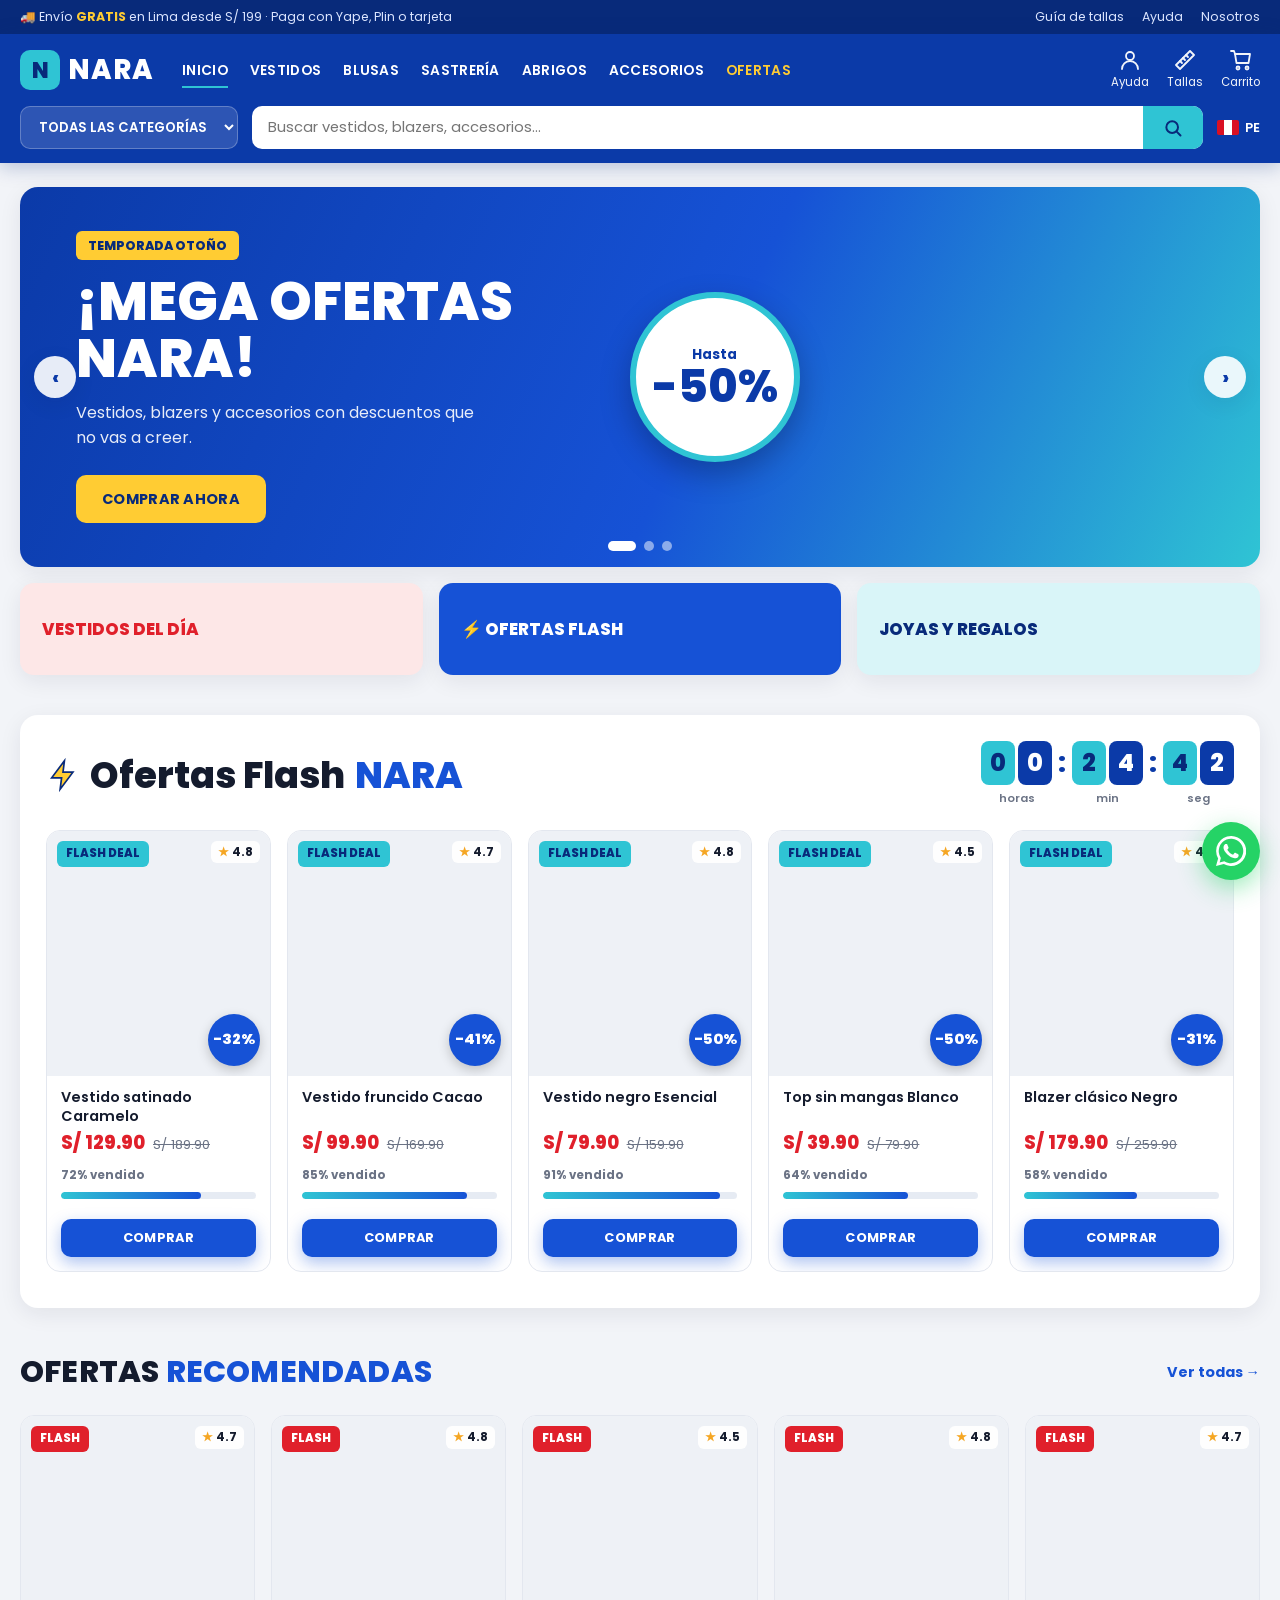
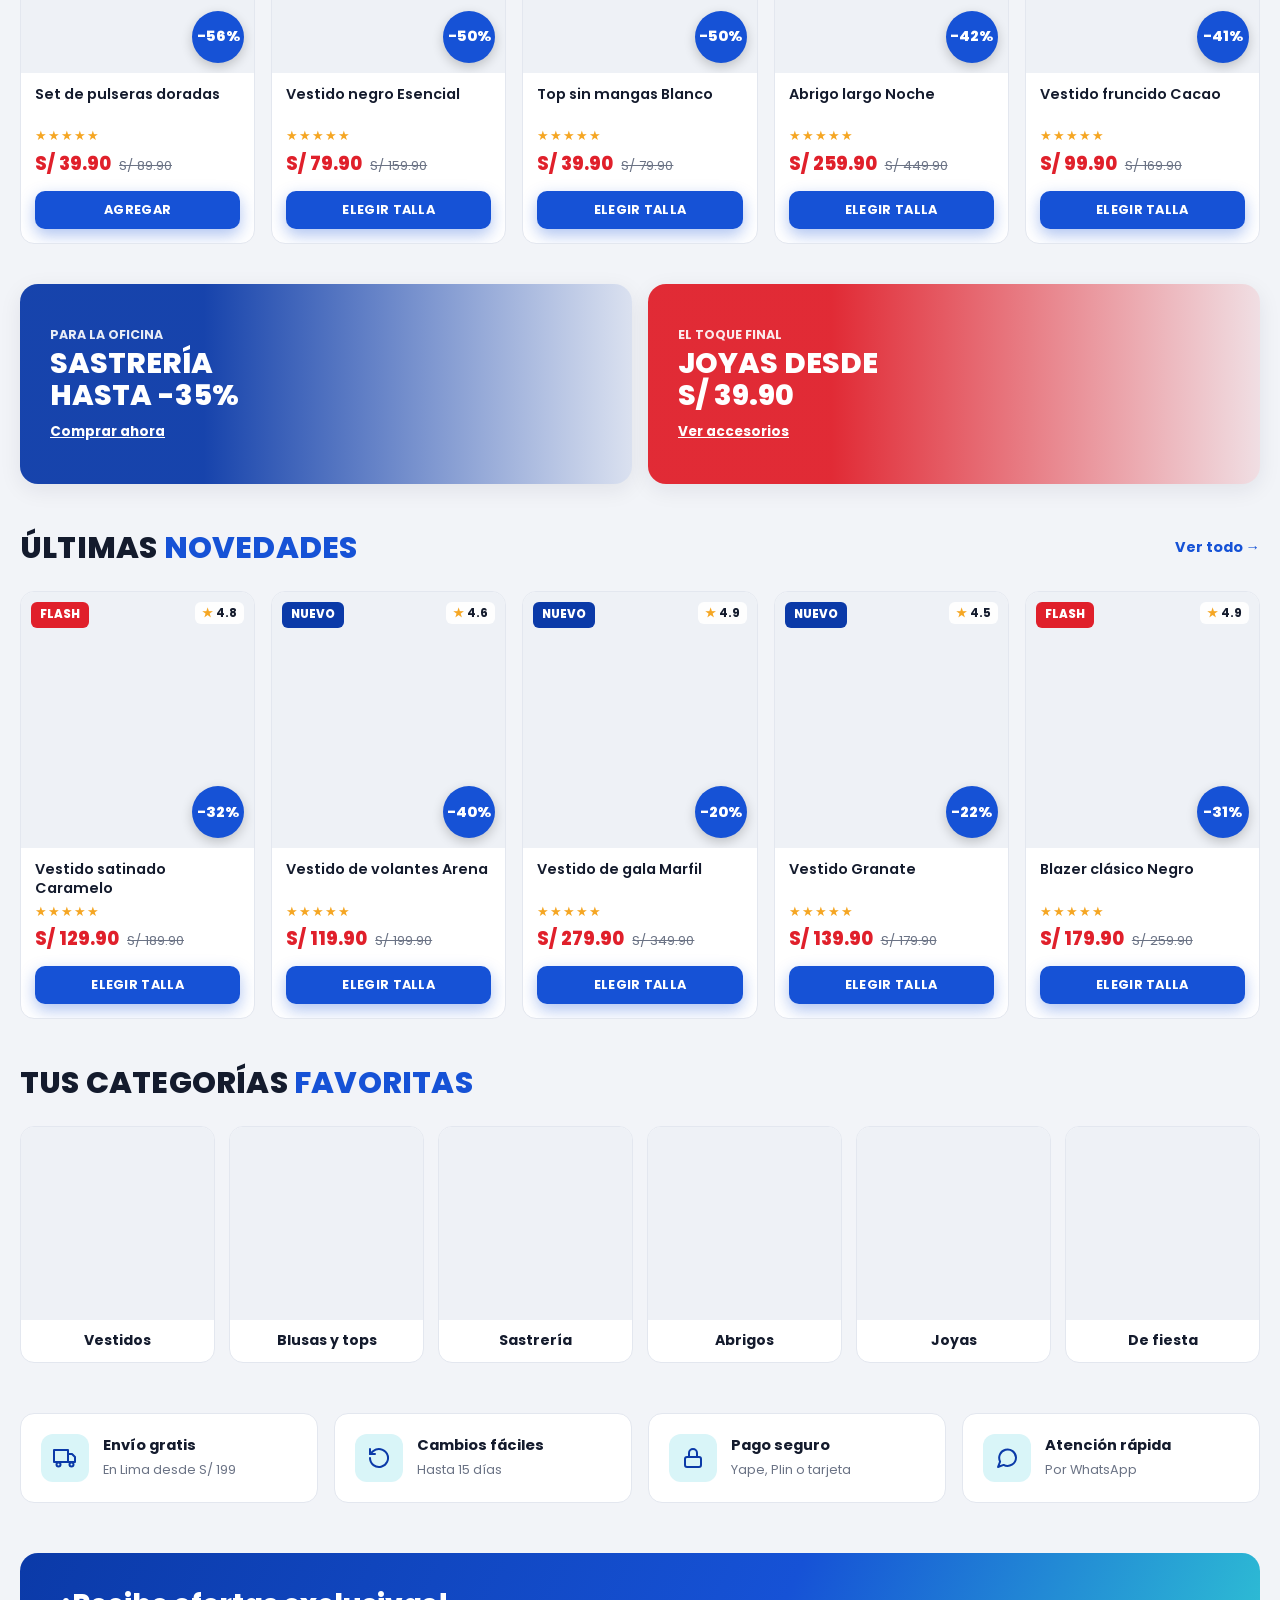
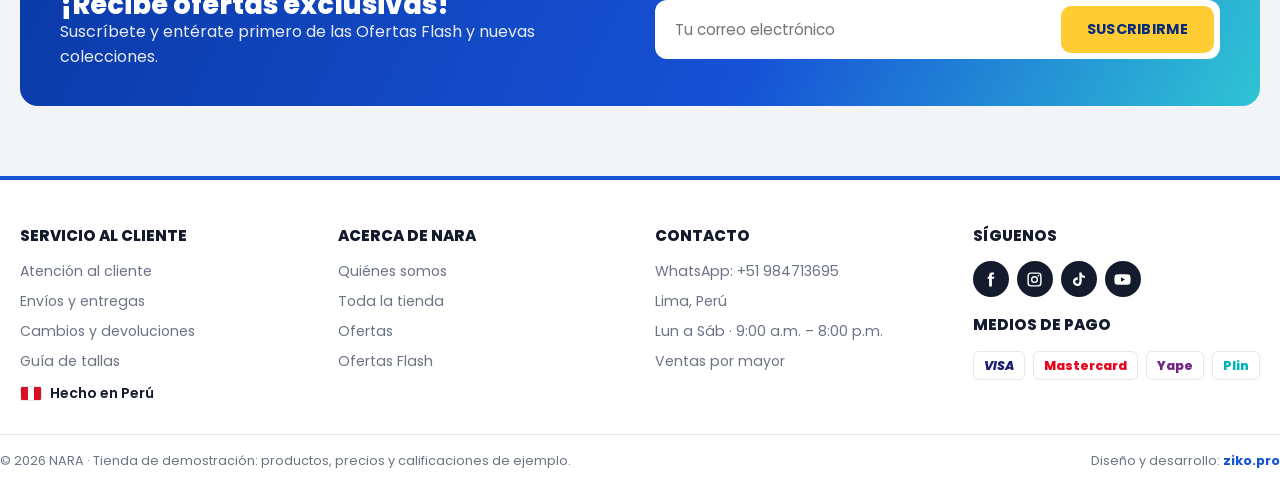
==== commit e45fcbda: "Update WhatsApp contact number in index.html" ====
--- a/index.html
+++ b/index.html
@@ -208,7 +208,7 @@
       <div>
         <h4>Contacto</h4>
         <ul>
-          <li><a class="wa-link" href="#">WhatsApp: +51 999 999 999</a></li>
+          <li><a class="wa-link" href="#">WhatsApp: +51 984713695</a></li>
           <li>Lima, Perú</li>
           <li>Lun a Sáb · 9:00 a.m. – 8:00 p.m.</li>
           <li><a class="wa-link" href="#" data-msg="Hola NARA 👋 Quiero información para compras por mayor.">Ventas por mayor</a></li>
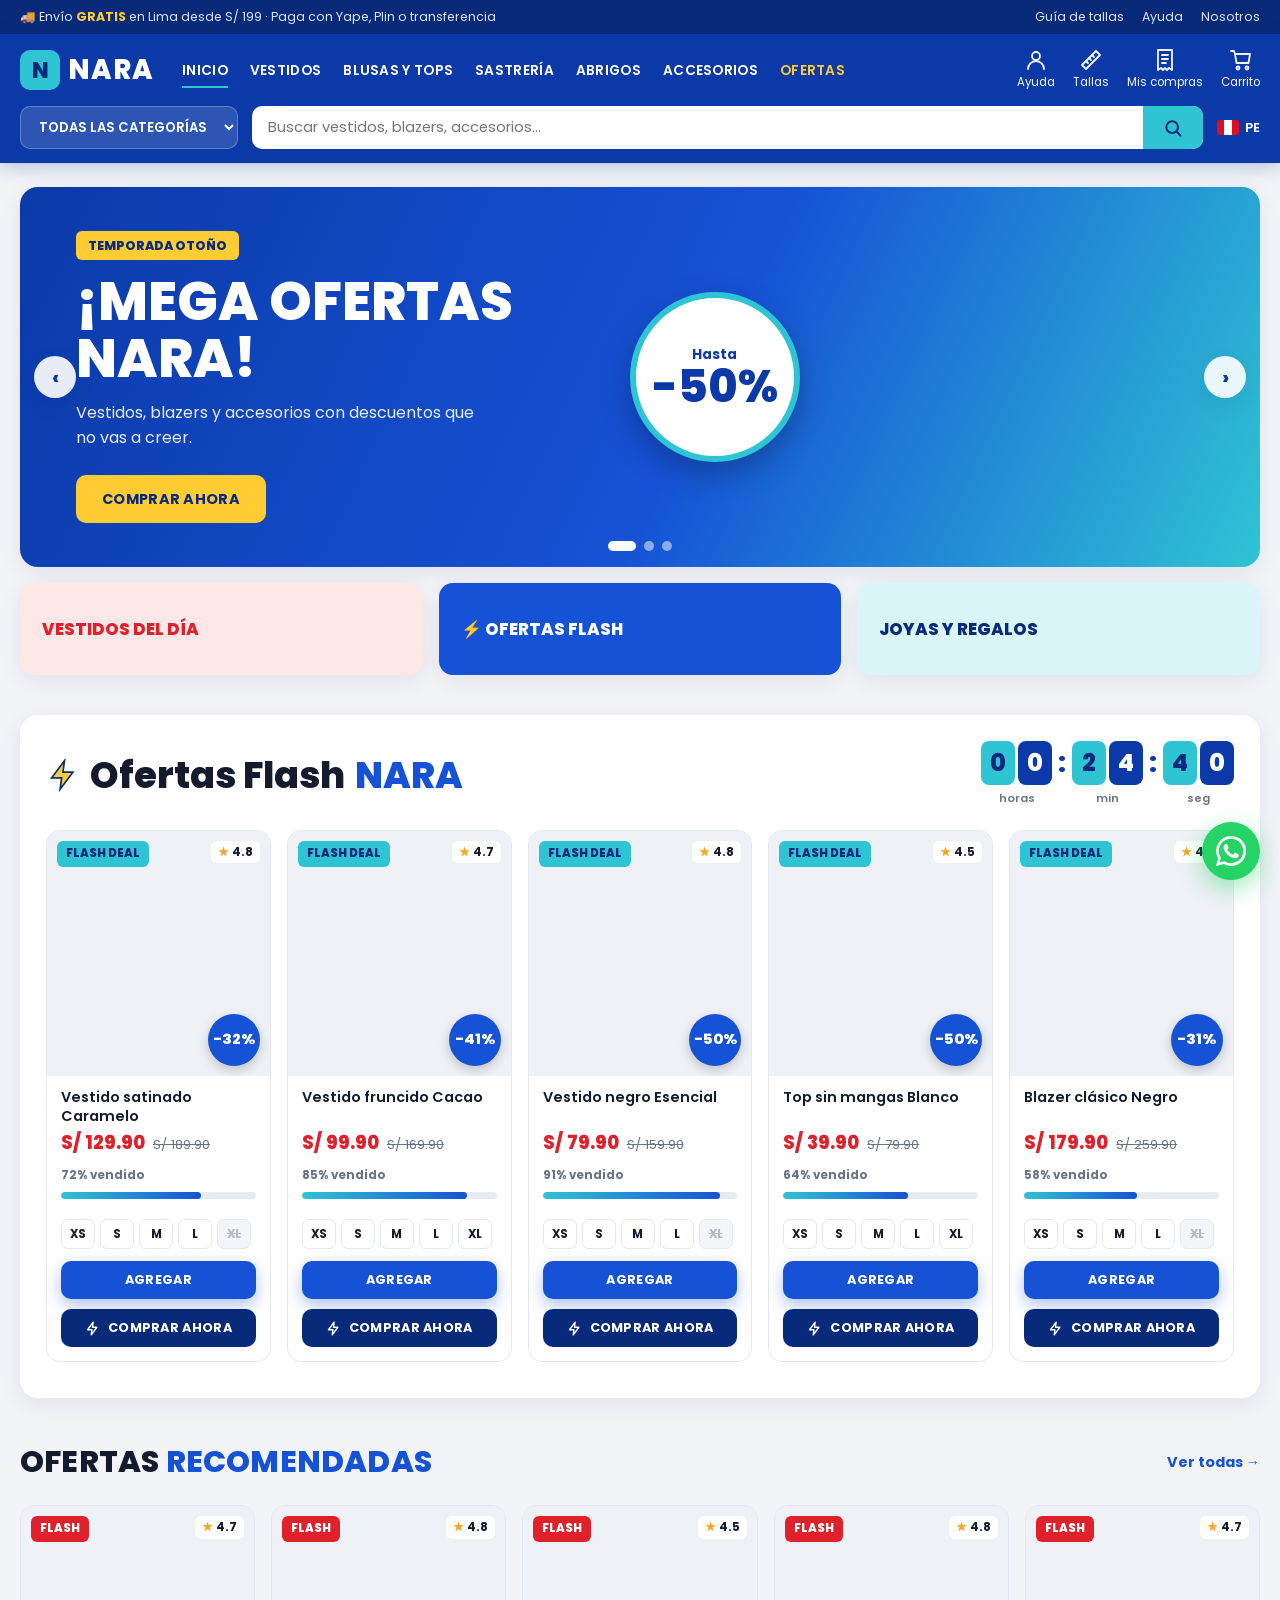
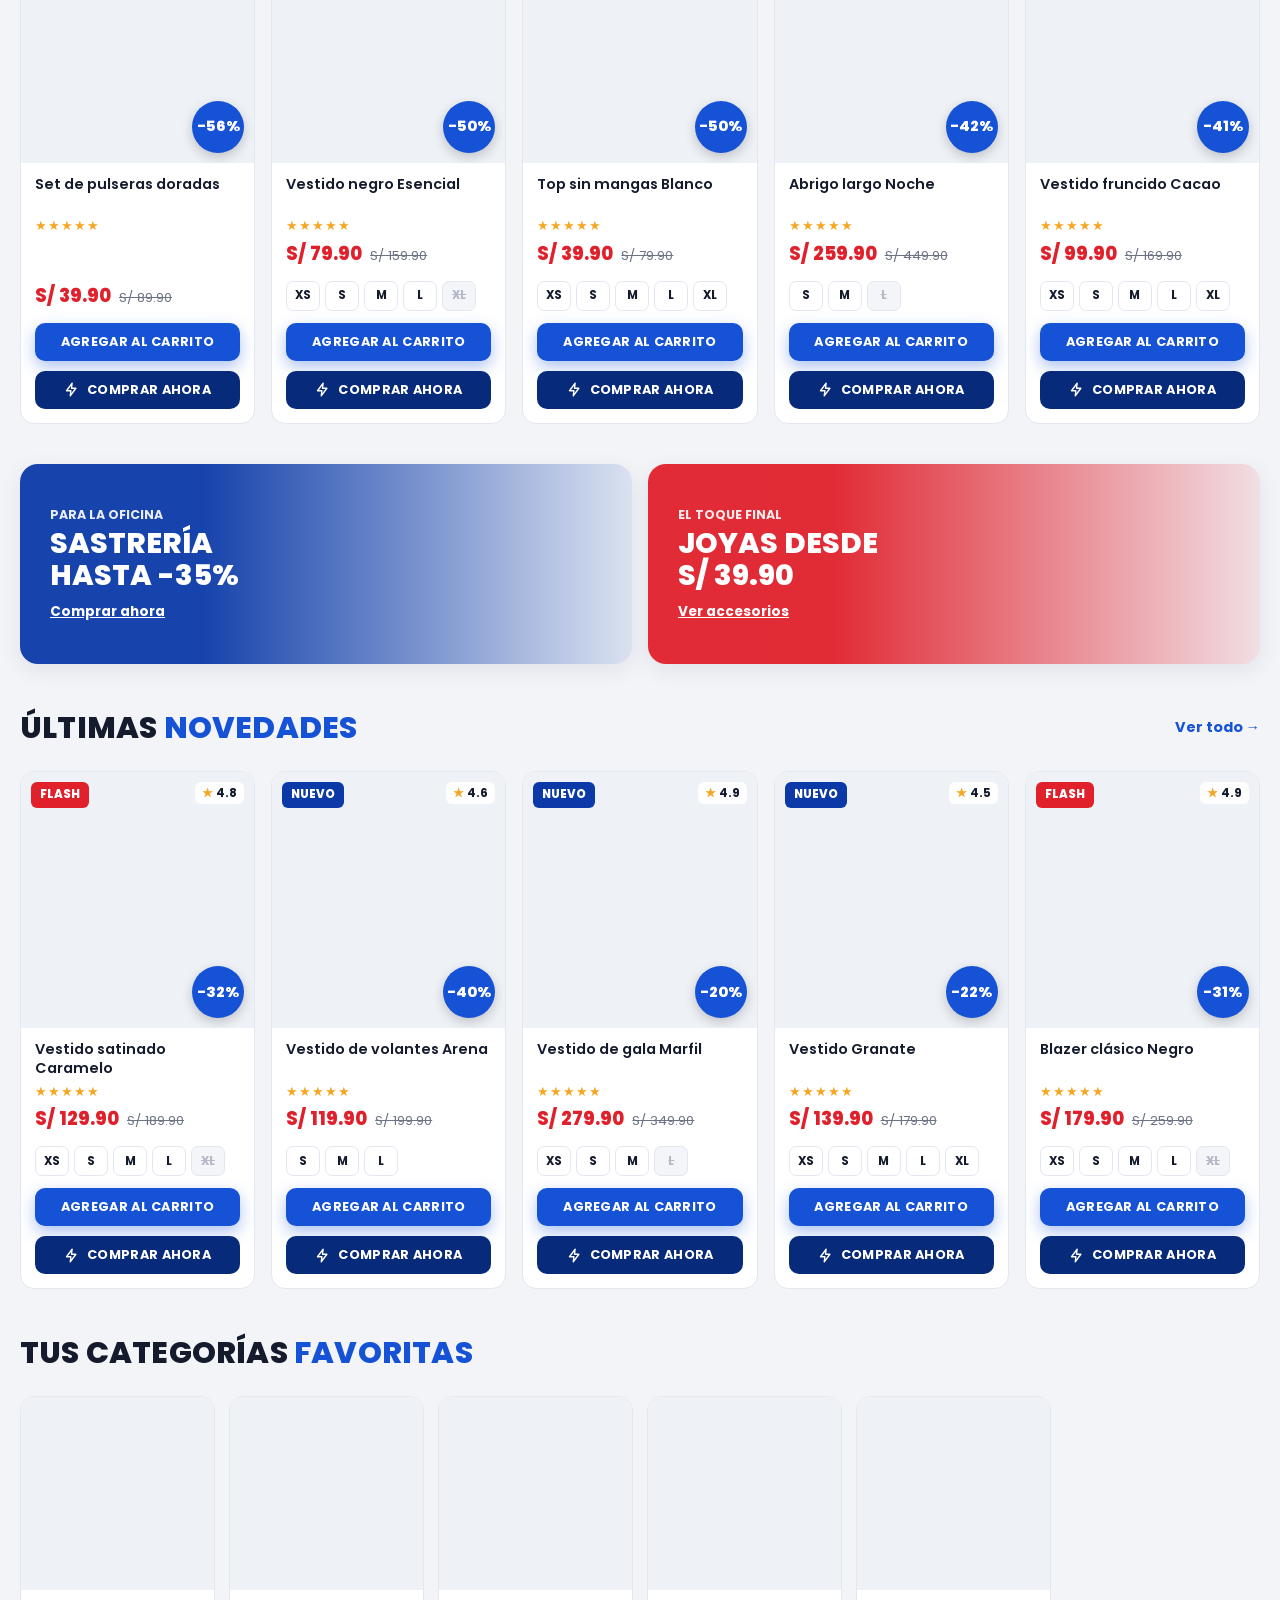
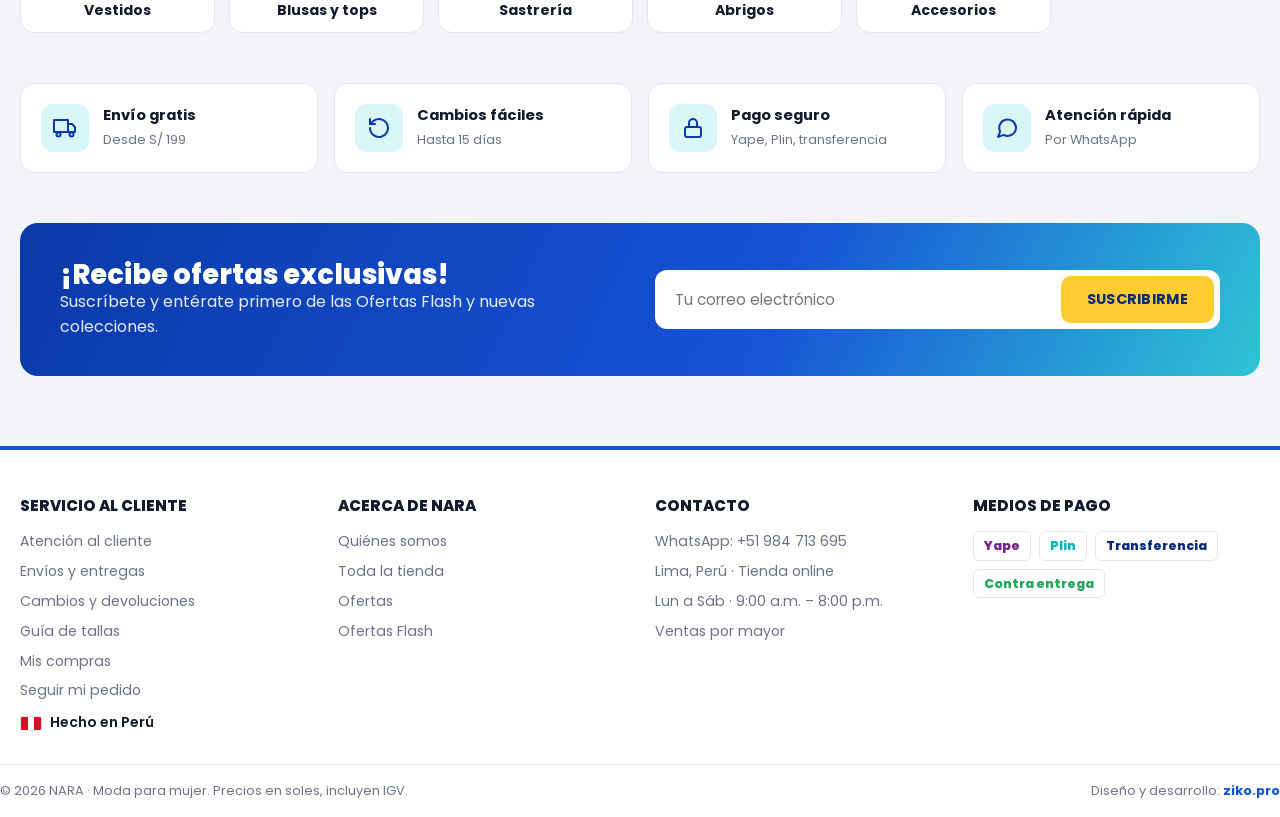
==== commit d230dc42: "Add files via upload" ====
--- a/index.html
+++ b/index.html
@@ -14,14 +14,17 @@
   <link rel="preconnect" href="https://fonts.gstatic.com" crossorigin>
   <link href="https://fonts.googleapis.com/css2?family=Poppins:wght@400;500;600;700;800&display=swap" rel="stylesheet">
   <link rel="stylesheet" href="styles.css">
+  <script src="firebase-config.js" defer></script>
   <script src="productos.js" defer></script>
+  <script src="semilla.js" defer></script>
+  <script src="tienda.js" defer></script>
   <script src="script.js" defer></script>
 </head>
 <body>
 
   <div class="topbar">
     <div class="container">
-      <span>🚚 Envío <b>GRATIS</b> en Lima desde S/ 199 · Paga con Yape, Plin o tarjeta</span>
+      <span>🚚 Envío <b>GRATIS</b> en Lima desde S/ 199 · Paga con Yape, Plin o transferencia</span>
       <div class="topbar-links"><a href="guia-de-tallas">Guía de tallas</a><a href="contacto#faq">Ayuda</a><a href="nosotros">Nosotros</a></div>
     </div>
   </div>
@@ -43,6 +46,7 @@
         <div class="head-icons">
           <a href="contacto" class="head-icon"><svg viewBox="0 0 24 24"><circle cx="12" cy="8" r="4"/><path d="M4 21a8 8 0 0 1 16 0"/></svg><span class="lbl">Ayuda</span></a>
           <a href="guia-de-tallas" class="head-icon"><svg viewBox="0 0 24 24"><path d="M3 17L17 3l4 4L7 21z"/><path d="M7 13l2 2M10 10l2 2M13 7l2 2"/></svg><span class="lbl">Tallas</span></a>
+          <a href="mis-compras" class="head-icon"><svg viewBox="0 0 24 24"><path d="M5 2h14v20l-3-2-2 2-2-2-2 2-2-2-3 2zM9 7h6M9 11h6M9 15h4"/></svg><span class="lbl">Mis compras</span></a>
           <a href="carrito" class="head-icon"><svg viewBox="0 0 24 24"><path d="M6 6h15l-1.5 9h-12z"/><path d="M6 6L5 3H2"/><circle cx="9" cy="20" r="1.5"/><circle cx="18" cy="20" r="1.5"/></svg><span class="lbl">Carrito</span><span class="cart-count"></span></a>
           <button class="hamburger" id="hamburger" aria-label="Abrir menú"><svg style="width:28px;height:28px;stroke:#fff;fill:none;stroke-width:2;stroke-linecap:round" viewBox="0 0 24 24"><path d="M4 7h16M4 12h16M4 17h16"/></svg></button>
         </div>
@@ -193,6 +197,8 @@
           <li><a href="contacto#faq">Envíos y entregas</a></li>
           <li><a href="contacto#faq">Cambios y devoluciones</a></li>
           <li><a href="guia-de-tallas">Guía de tallas</a></li>
+          <li><a href="mis-compras">Mis compras</a></li>
+          <li><a href="pedido">Seguir mi pedido</a></li>
         </ul>
         <div class="made"><i></i>Hecho en Perú</div>
       </div>
@@ -208,9 +214,9 @@
       <div>
         <h4>Contacto</h4>
         <ul>
-          <li><a class="wa-link" href="#">WhatsApp: +51 984713695</a></li>
-          <li>Lima, Perú</li>
-          <li>Lun a Sáb · 9:00 a.m. – 8:00 p.m.</li>
+          <li><a class="wa-link js-tel" data-pre="WhatsApp: " href="#">WhatsApp: +51 984713695</a></li>
+          <li class="js-dir">Lima, Perú</li>
+          <li class="js-hor">Lun a Sáb · 9:00 a.m. – 8:00 p.m.</li>
           <li><a class="wa-link" href="#" data-msg="Hola NARA 👋 Quiero información para compras por mayor.">Ventas por mayor</a></li>
         </ul>
       </div>
--- a/styles.css
+++ b/styles.css
@@ -434,3 +434,113 @@
   .cart-right { grid-column: 2; text-align: left; }
   .summary { padding: 20px; }
 }
+
+/* =========================================================
+   NUEVO: tallas con stock, Comprar ahora, pagos, seguimiento,
+   Mis compras y galería (mismos colores de NARA)
+   ========================================================= */
+:root { --dark: var(--blue-dark); --yellow-dark: #e6b000; }
+[hidden] { display: none !important; }
+.logo-img { height: 46px; width: auto; max-width: 170px; object-fit: contain; }
+.m-only { display: none; }
+@media (max-width: 960px) { .m-only { display: block; } }
+.tag.gray { background: #6b7385; }
+.pay-logos .bank { color: var(--blue-dark); } .pay-logos .ce { color: var(--green); }
+/* Tarjetas: tallas y botones */
+.c-sizes { display: flex; gap: 5px; flex-wrap: wrap; margin-top: 8px; }
+.c-size { min-width: 34px; height: 30px; padding: 0 7px; border: 1.5px solid var(--line); background: #fff; border-radius: 7px; font: 700 .74rem 'Poppins', sans-serif; cursor: pointer; color: var(--ink); }
+.c-size:hover { border-color: var(--blue-2); }
+.c-size.active { background: var(--blue-2); border-color: var(--blue-2); color: #fff; }
+.c-size:disabled, .size.out { color: #b3b9c6; background: #f4f5f8; text-decoration: line-through; cursor: not-allowed; border-color: var(--line); }
+.c-warn { display: none; color: var(--red); font-size: .74rem; font-weight: 700; margin-top: 4px; }
+.card.need-size .c-warn { display: block; }
+.card.need-size .c-sizes { animation: sacudir .4s; }
+@keyframes sacudir { 25% { transform: translateX(-4px); } 75% { transform: translateX(4px); } }
+.card .btn.add { margin-top: 8px; } .card .btn.buynow { margin-top: 6px; }
+.card .btn svg { width: 15px; height: 15px; }
+.card .btn:disabled, .btn:disabled { opacity: .55; cursor: not-allowed; transform: none; box-shadow: none; }
+.size.sm { min-width: 42px; height: 36px; font-size: .82rem; }
+.stock-note { color: #c25400; font-weight: 700; font-size: .88rem; margin: -10px 0 14px; } .stock-note:empty { display: none; }
+.pdp-buy { margin: 12px 0 10px; padding: 15px; font-size: 1.02rem; }
+.cart-item b.low { color: #c25400; }
+.form-row { display: grid; grid-template-columns: 1fr 1fr; gap: 0 12px; }
+.f-err { color: var(--red); font-weight: 700; min-height: 1.2em; margin: 6px 0; font-size: .9rem; }
+/* Pagos */
+.pg-tabs { display: flex; gap: 6px; flex-wrap: wrap; margin-bottom: 12px; }
+.pg-tab { flex: 1; min-width: 86px; font: 800 .84rem 'Poppins', sans-serif; padding: 10px 6px; border-radius: 10px; border: 2px solid var(--line); background: #fff; cursor: pointer; color: var(--ink); }
+.pg-tab.on.t-yape { background: #742384; border-color: #742384; color: #fff; } .pg-tab.on.t-plin { background: #19c3c6; border-color: #19c3c6; color: #fff; }
+.pg-tab.on.t-transferencia { background: var(--blue-dark); border-color: var(--blue-dark); color: #fff; } .pg-tab.on.t-contraentrega { background: var(--green); border-color: var(--green); color: #fff; }
+.pg-qr { display: grid; grid-template-columns: 130px 1fr; gap: 14px; align-items: center; border: 2px solid var(--line); border-radius: 12px; padding: 12px; margin-bottom: 12px; }
+.pg-qr.yape { border-color: #742384; } .pg-qr.plin { border-color: #19c3c6; }
+.pg-qr img { width: 130px; height: 130px; object-fit: contain; border-radius: 8px; } .pg-qr > div { display: grid; gap: 3px; font-size: .88rem; } .pg-qr span, .pg-qr small { color: var(--muted); }
+.pg-num { display: flex; align-items: center; gap: 8px; flex-wrap: wrap; } .pg-num b { font-size: 1.2rem; }
+.btn-copy { border: 1px solid var(--line); background: #fff; border-radius: 6px; padding: 4px 10px; font: 700 .78rem 'Poppins', sans-serif; cursor: pointer; color: var(--blue); }
+.pg-ce { background: #e9f8ef; border-left: 4px solid var(--green); border-radius: 10px; padding: 12px 14px; display: grid; gap: 4px; margin-bottom: 12px; font-size: .9rem; } .pg-ce span { color: var(--muted); }
+.pg-bk { border: 2px solid var(--line); border-radius: 12px; padding: 12px; display: grid; gap: 8px; margin-bottom: 12px; font-size: .9rem; } .pg-bk small { color: var(--muted); }
+.bk-logos { display: grid; grid-template-columns: repeat(auto-fit, minmax(90px, 1fr)); gap: 8px; }
+.bk { border: 2px solid var(--line); background: #fff; border-radius: 10px; height: 54px; display: grid; place-items: center; cursor: pointer; } .bk.on { border-color: var(--blue-2); box-shadow: 0 0 0 3px rgba(22, 82, 214, .25); } .bk img { max-height: 38px; }
+.bk-mark { display: inline-flex; align-items: center; gap: 6px; background: var(--b1); color: #fff; font-weight: 900; font-size: .86rem; padding: 6px 11px; border-radius: 8px; }
+.bk-mark i { width: 9px; height: 9px; border-radius: 50%; background: var(--b2); box-shadow: 0 0 0 2px rgba(255, 255, 255, .7); }
+.bk-det { background: var(--bg); border-radius: 10px; padding: 10px; display: grid; gap: 6px; } .bk-det .btn { justify-self: start; }
+.bk-row { display: grid; grid-template-columns: 1fr auto; gap: 2px 8px; align-items: center; } .bk-row span { grid-column: 1 / -1; font-size: .76rem; color: var(--muted); } .bk-row b { word-break: break-all; }
+.pg-monto { display: flex; justify-content: space-between; align-items: center; font-weight: 700; margin: 4px 0 10px; } .pg-monto b { font-size: 1.35rem; color: var(--red); }
+.pg-up { display: grid; gap: 6px; cursor: pointer; position: relative; } .pg-up input { position: absolute; opacity: 0; width: 1px; margin: 0; }
+.pg-up em { font-style: normal; border: 2px dashed #c9d2e3; border-radius: 12px; padding: 18px; text-align: center; color: var(--blue); font-weight: 700; background: #f5f8ff; margin-bottom: 10px; }
+.pg-up:focus-within em { outline: 2px solid var(--blue-2); }
+.pg-up img { max-height: 200px; border-radius: 8px; border: 1px solid var(--line); margin-bottom: 10px; justify-self: start; }
+.pg-ocr { font-size: .88rem; border-radius: 10px; margin-bottom: 12px; } .pg-ocr:empty { display: none; }
+.pg-ocr.ok, .pg-ocr.bad, .pg-ocr.warn { padding: 9px 12px; } .pg-ocr.ok { background: #e6f7ec; color: #136c3e; } .pg-ocr.bad { background: #fdecec; color: #a3261b; } .pg-ocr.warn { background: #fff6dd; color: #7a5300; }
+.pg-ocr .chk { display: flex; gap: 8px; align-items: center; margin: 8px 0 0; color: var(--ink); font-weight: 600; } .pg-ocr .chk input { width: auto; margin: 0; }
+/* Pedido recibido y seguimiento */
+.ok-box { text-align: center; background: #fff; border-radius: 18px; padding: 44px 20px; box-shadow: var(--shadow); border-top: 6px solid var(--cyan); }
+.ok-box > svg { width: 64px; height: 64px; padding: 14px; border-radius: 50%; background: var(--green); stroke: #fff; fill: none; stroke-width: 3; margin: 0 auto 12px; display: block; }
+.ok-box h2 { font-size: 1.8rem; font-weight: 800; } .ok-box p { color: var(--muted); margin: 6px 0; }
+.ok-code { display: inline-block; font-size: 1.8rem; font-weight: 800; letter-spacing: 2px; background: var(--blue-dark); color: var(--yellow); padding: 8px 20px; border-radius: 12px; margin: 6px 0 10px; }
+.ok-acts, .track-acts, .mc-acts { display: flex; gap: 10px; flex-wrap: wrap; } .ok-acts { justify-content: center; margin-top: 18px; }
+.track-f { max-width: 560px; } .track-f > div { display: flex; gap: 10px; } .track-f input { margin: 0; text-transform: uppercase; font-weight: 700; letter-spacing: 1px; }
+#tRes { margin-top: 20px; }
+.track { display: grid; gap: 18px; } .track-h { display: grid; grid-template-columns: repeat(4, 1fr); gap: 10px; } .track-h small { display: block; color: var(--muted); font-size: .78rem; } .track-h b { font-size: 1rem; }
+.steps { list-style: none; display: grid; grid-template-columns: repeat(auto-fit, minmax(110px, 1fr)); gap: 8px; }
+.steps li { display: grid; justify-items: center; text-align: center; gap: 6px; font-weight: 700; font-size: .84rem; color: var(--muted); padding: 12px 6px; border-radius: 12px; background: var(--bg); }
+.steps svg { width: 30px; height: 30px; padding: 6px; border-radius: 50%; background: #dde2ec; stroke: #fff; fill: none; stroke-width: 2.4; stroke-linecap: round; stroke-linejoin: round; box-sizing: content-box; }
+.steps li.done { color: var(--ink); } .steps li.done svg { background: var(--green); }
+.steps li.now { background: var(--cyan-soft); color: var(--blue-dark); outline: 2px solid var(--cyan); } .steps li.now svg { background: var(--blue-2); }
+.track-bad { background: #fdecec; color: #a3261b; padding: 12px 14px; border-radius: 10px; font-weight: 600; }
+.track-items { border: 1px solid var(--line); border-radius: 12px; } .track-items div { display: flex; justify-content: space-between; gap: 10px; padding: 10px 14px; font-size: .92rem; } .track-items div + div { border-top: 1px solid var(--line); }
+.mc-bol { margin: 0; padding: 10px 14px; border: 2px solid var(--cyan); border-radius: 12px; font-size: .92rem; }
+.mc-sum { display: grid; grid-template-columns: repeat(3, 1fr); gap: 12px; margin-bottom: 18px; }
+.mc-sum div { background: linear-gradient(115deg, var(--blue) 0%, var(--blue-2) 100%); color: #fff; border-radius: 14px; padding: 14px 16px; }
+.mc-sum small { display: block; opacity: .85; font-size: .78rem; } .mc-sum b { font-size: 1.25rem; color: var(--yellow); }
+.mc-card { display: grid; gap: 14px; margin-bottom: 16px; }
+.mc-h { display: flex; justify-content: space-between; align-items: flex-start; gap: 10px; }
+.mc-h small { display: block; color: var(--muted); font-size: .78rem; } .mc-h b { font-size: 1.15rem; letter-spacing: .5px; display: block; } .mc-h span:not(.mc-est) { color: var(--muted); font-size: .84rem; }
+.mc-est { padding: 5px 12px; border-radius: 99px; font-size: .78rem; font-weight: 700; background: #eee; white-space: nowrap; }
+.mc-est.e-por-validar { background: #fff4d1; color: #8a6200; } .mc-est.e-nuevo, .mc-est.e-preparando { background: #e3edff; color: var(--blue); }
+.mc-est.e-enviado { background: var(--cyan-soft); color: var(--blue-dark); } .mc-est.e-entregado { background: #dcf5e4; color: #157a3a; } .mc-est.e-anulado, .mc-est.e-rechazado { background: #fde2e2; color: #b42318; }
+.mc-tot { display: flex; justify-content: space-between; align-items: center; gap: 10px; flex-wrap: wrap; } .mc-tot span { color: var(--muted); font-size: .88rem; } .mc-tot b { font-size: 1.3rem; color: var(--red); }
+.mc-add { margin-top: 26px; }
+.lnk { background: none; border: 0; color: #b42318; text-decoration: underline; cursor: pointer; font: inherit; padding: 0; }
+/* Galería del producto */
+.pdp-gal { display: grid; gap: 10px; align-content: start; }
+.pdp-img { cursor: zoom-in; }
+.gal-nav { position: absolute; top: 50%; transform: translateY(-50%); z-index: 3; width: 40px; height: 40px; border-radius: 50%; border: none; background: rgba(255, 255, 255, .92); color: var(--blue); font-size: 1.6rem; line-height: 1; cursor: pointer; display: grid; place-items: center; box-shadow: var(--shadow); }
+.gal-nav.prev { left: 10px; } .gal-nav.next { right: 10px; }
+.gal-count { position: absolute; left: 50%; transform: translateX(-50%); bottom: 12px; z-index: 3; background: rgba(8, 42, 122, .8); color: #fff; font-size: .76rem; font-weight: 700; padding: 3px 10px; border-radius: 12px; }
+.pdp-thumbs { display: grid; grid-template-columns: repeat(4, 1fr); gap: 8px; }
+.pdp-thumbs button { aspect-ratio: 1 / 1.1; border-radius: 10px; overflow: hidden; border: 2px solid var(--line); background: #eef1f6; padding: 0; cursor: pointer; }
+.pdp-thumbs button.on { border-color: var(--blue-2); box-shadow: 0 0 0 2px var(--cyan); }
+.pdp-thumbs img { width: 100%; height: 100%; object-fit: cover; }
+.lightbox { position: fixed; inset: 0; z-index: 400; background: rgba(8, 15, 35, .94); display: grid; place-items: center; padding: 50px 14px; }
+.lightbox img { max-width: min(1100px, 100%); max-height: calc(100vh - 110px); object-fit: contain; border-radius: 12px; }
+.lb-x, .lb-p, .lb-n { position: fixed; border: none; width: 46px; height: 46px; border-radius: 50%; background: rgba(255, 255, 255, .14); color: #fff; font-size: 1.6rem; cursor: pointer; display: grid; place-items: center; }
+.lb-x { top: 14px; right: 14px; font-size: 1.2rem; } .lb-p { left: 14px; top: 50%; } .lb-n { right: 14px; top: 50%; }
+.lb-x:hover, .lb-p:hover, .lb-n:hover { background: var(--cyan); color: var(--blue-dark); }
+.lb-c { position: fixed; bottom: 18px; left: 50%; transform: translateX(-50%); color: #ddd; font-weight: 700; }
+@media (max-width: 640px) {
+  .track-h, .mc-sum { grid-template-columns: 1fr 1fr; } .mc-sum div:last-child { grid-column: 1 / -1; }
+  .pg-qr { grid-template-columns: 1fr; justify-items: center; text-align: center; } .pg-num { justify-content: center; }
+  .track-f > div { flex-direction: column; } .form-row { grid-template-columns: 1fr; }
+  .mc-acts .btn, .track-acts .btn { flex: 1 1 100%; }
+  .c-size { min-width: 30px; height: 28px; font-size: .7rem; padding: 0 5px; }
+  .card .btn { font-size: .74rem; padding: 9px 6px; }
+}
